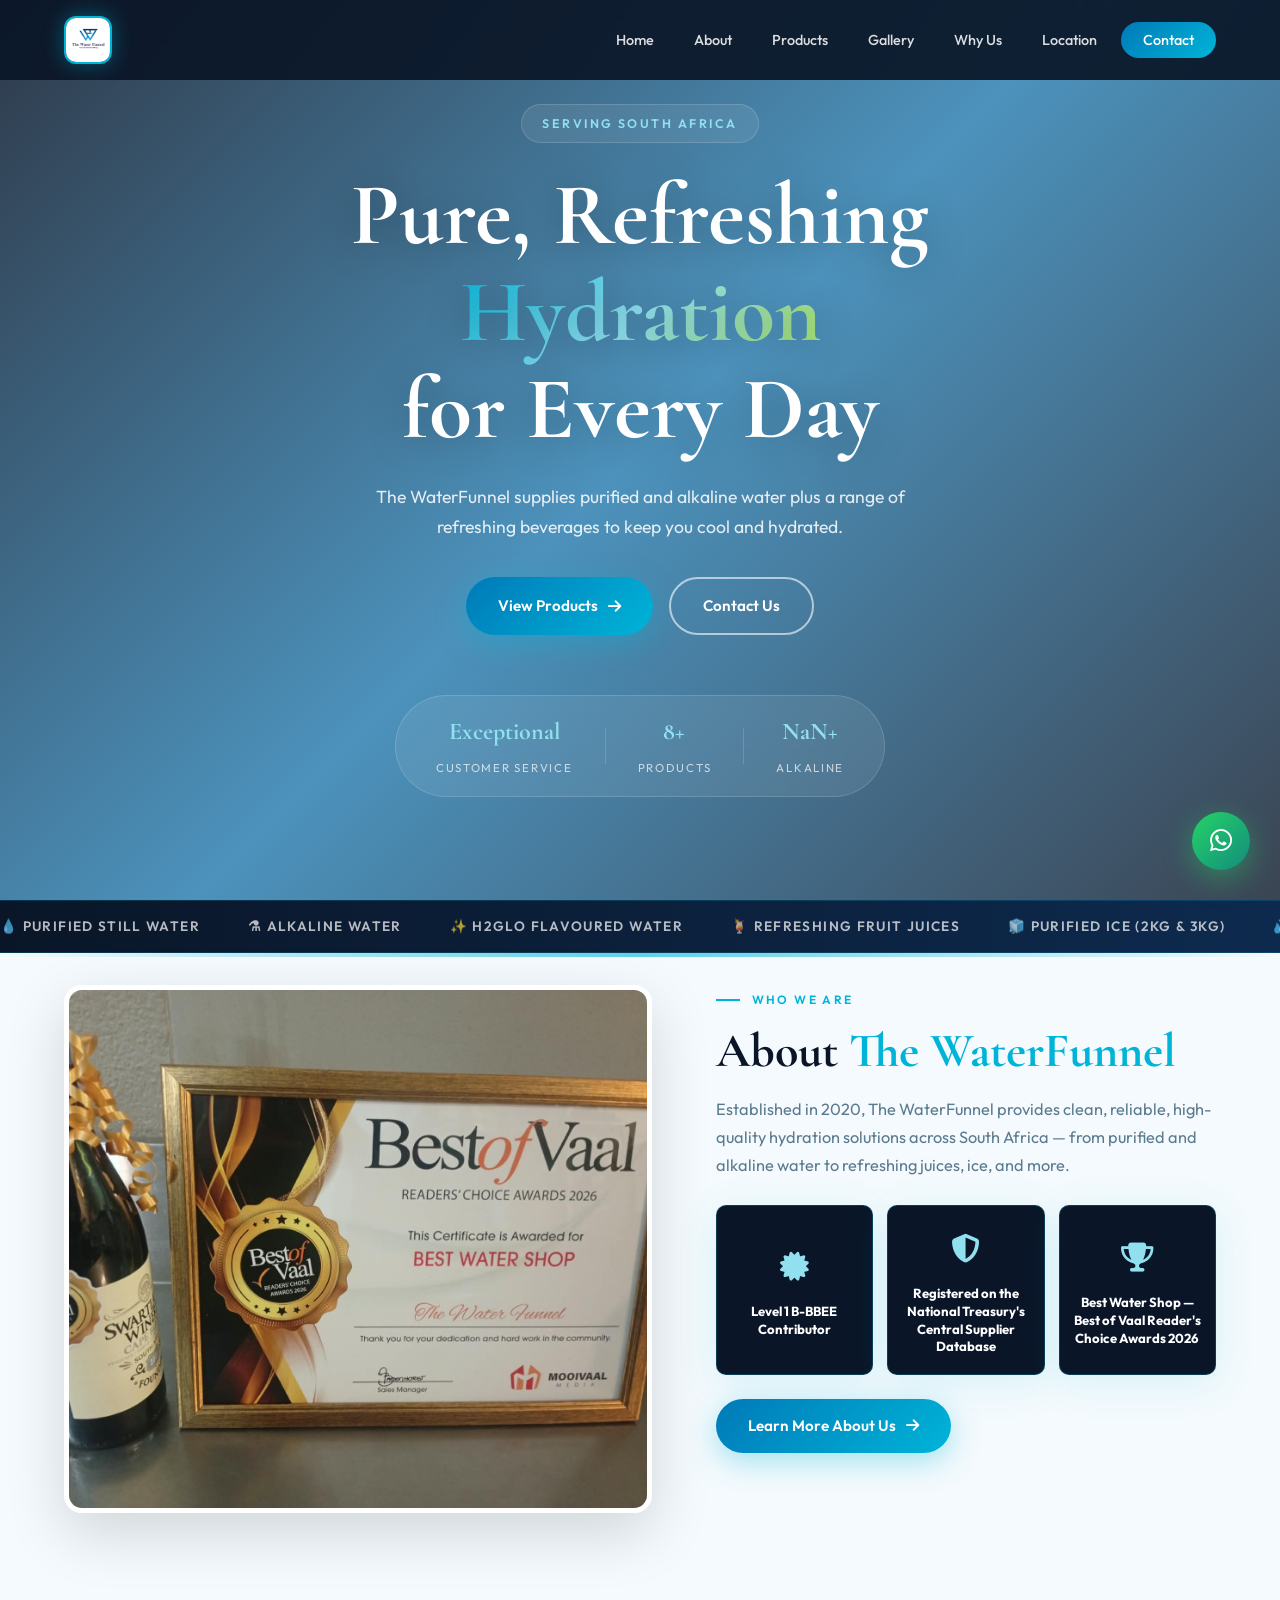
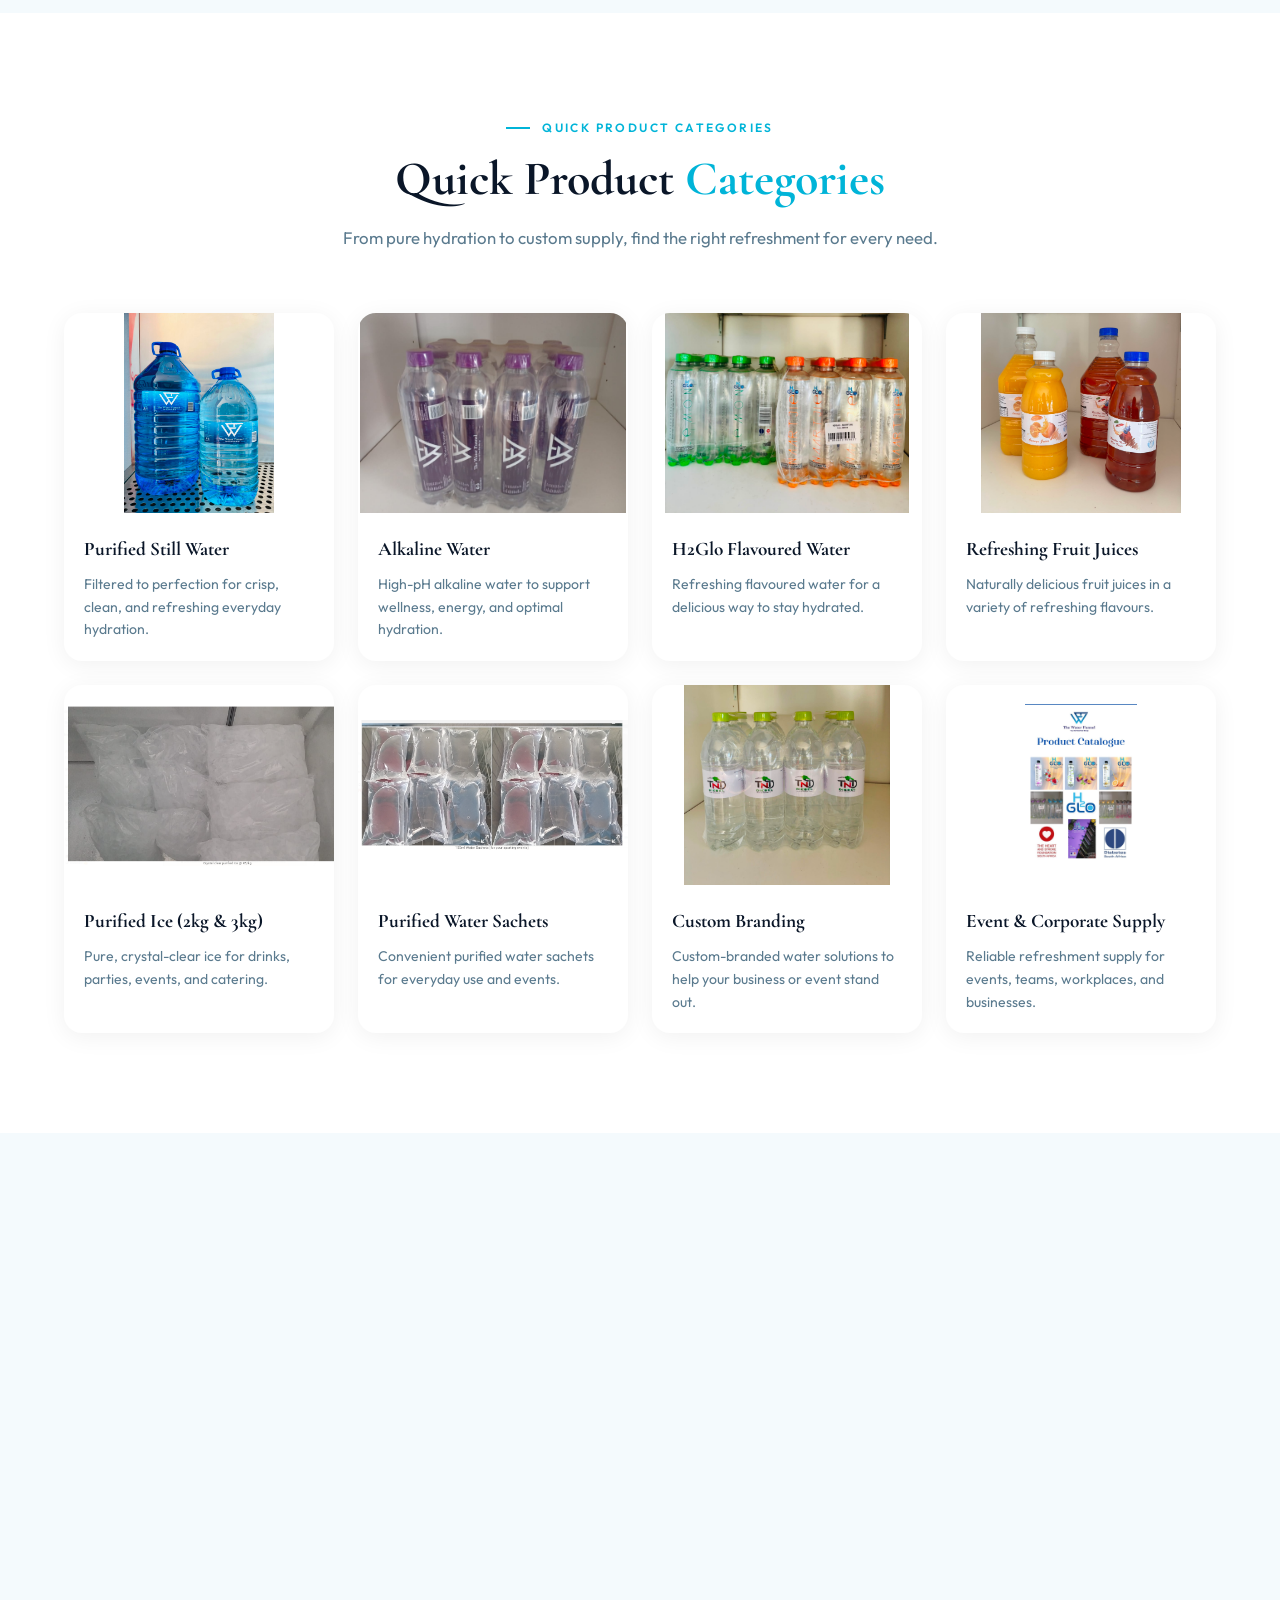
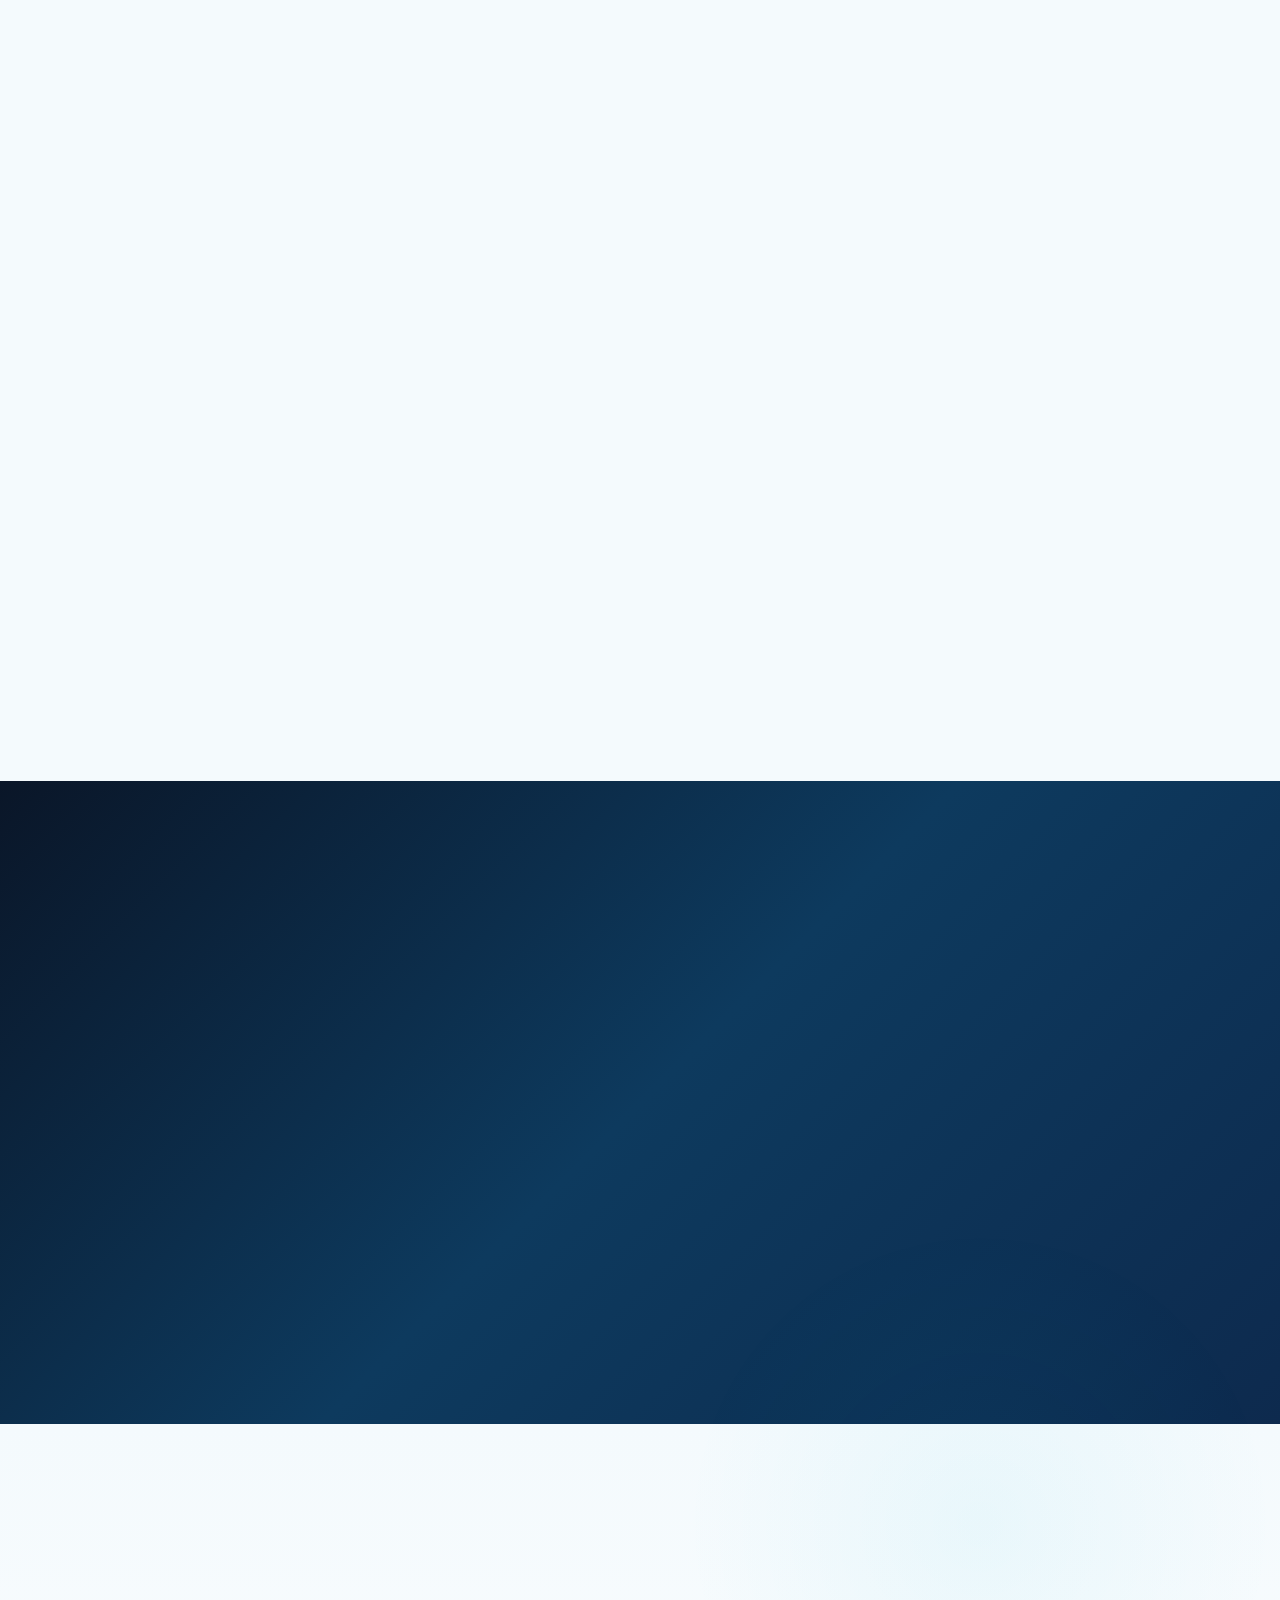
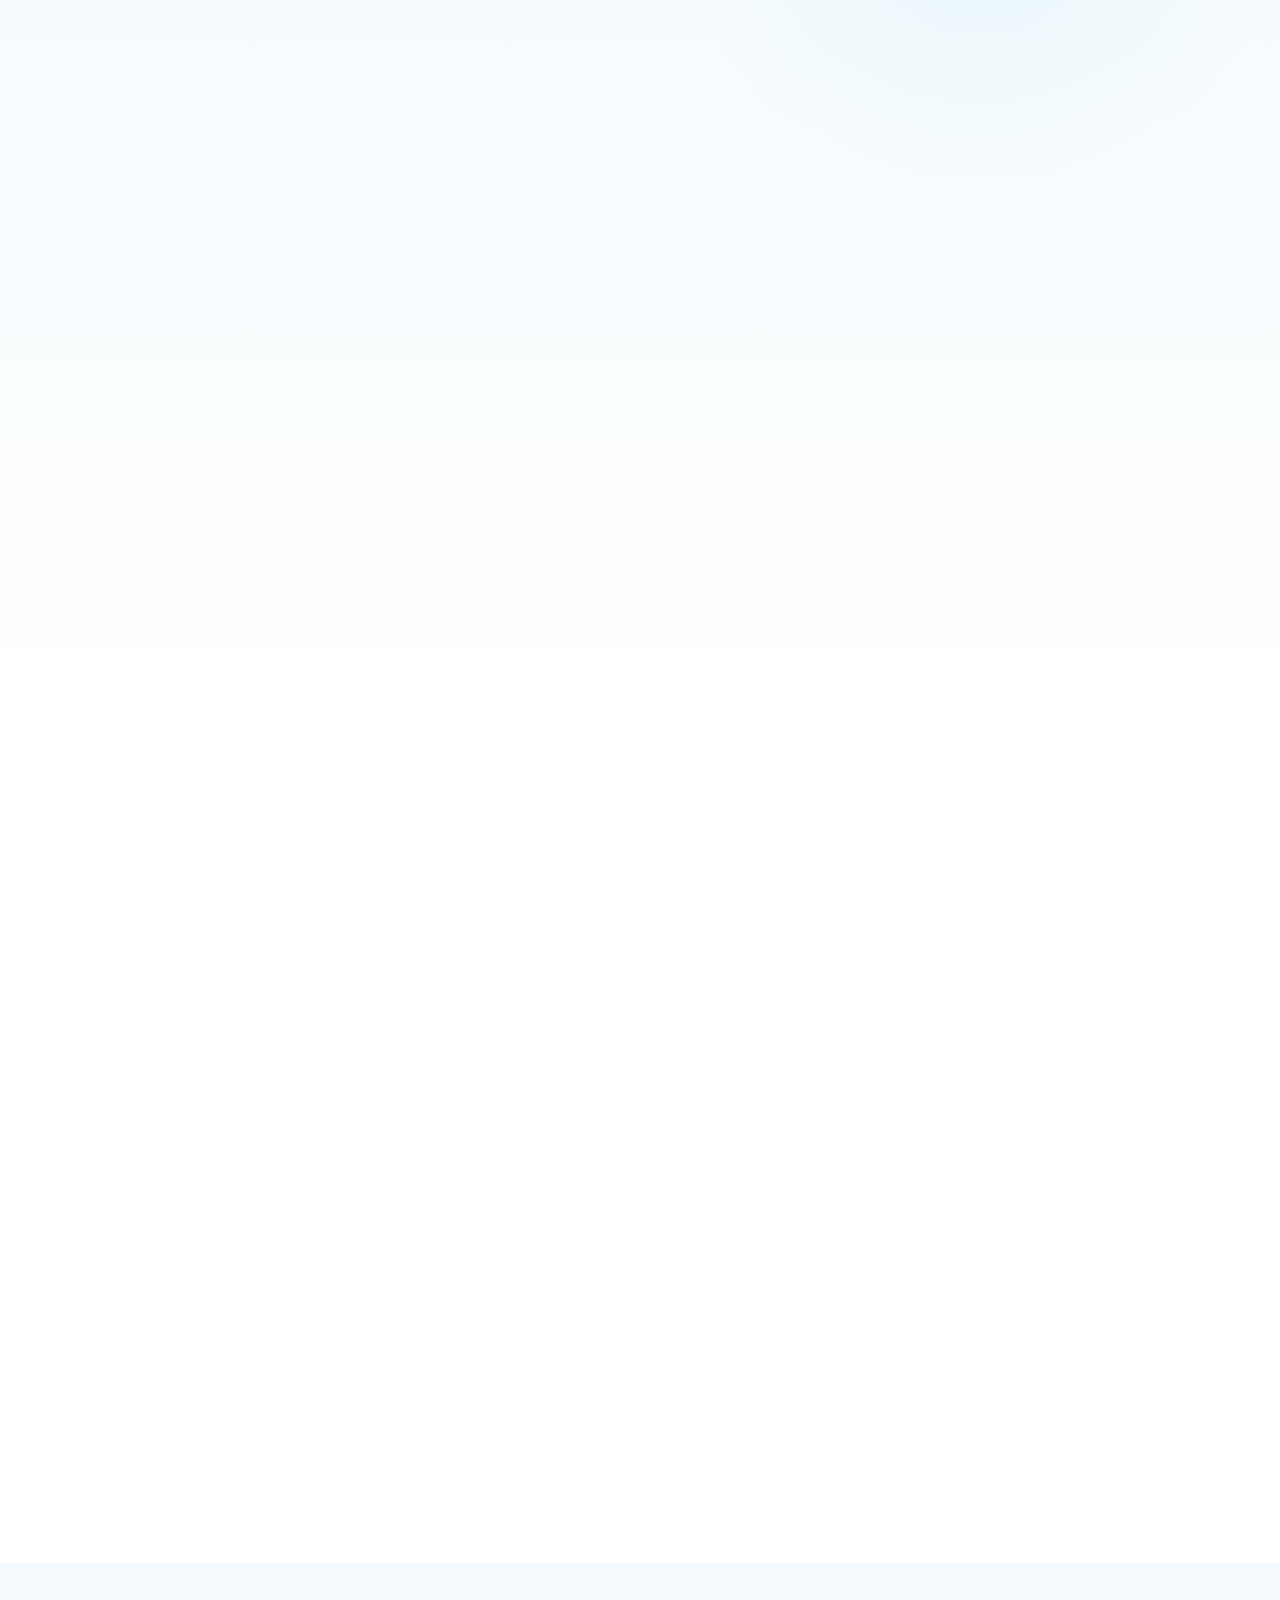
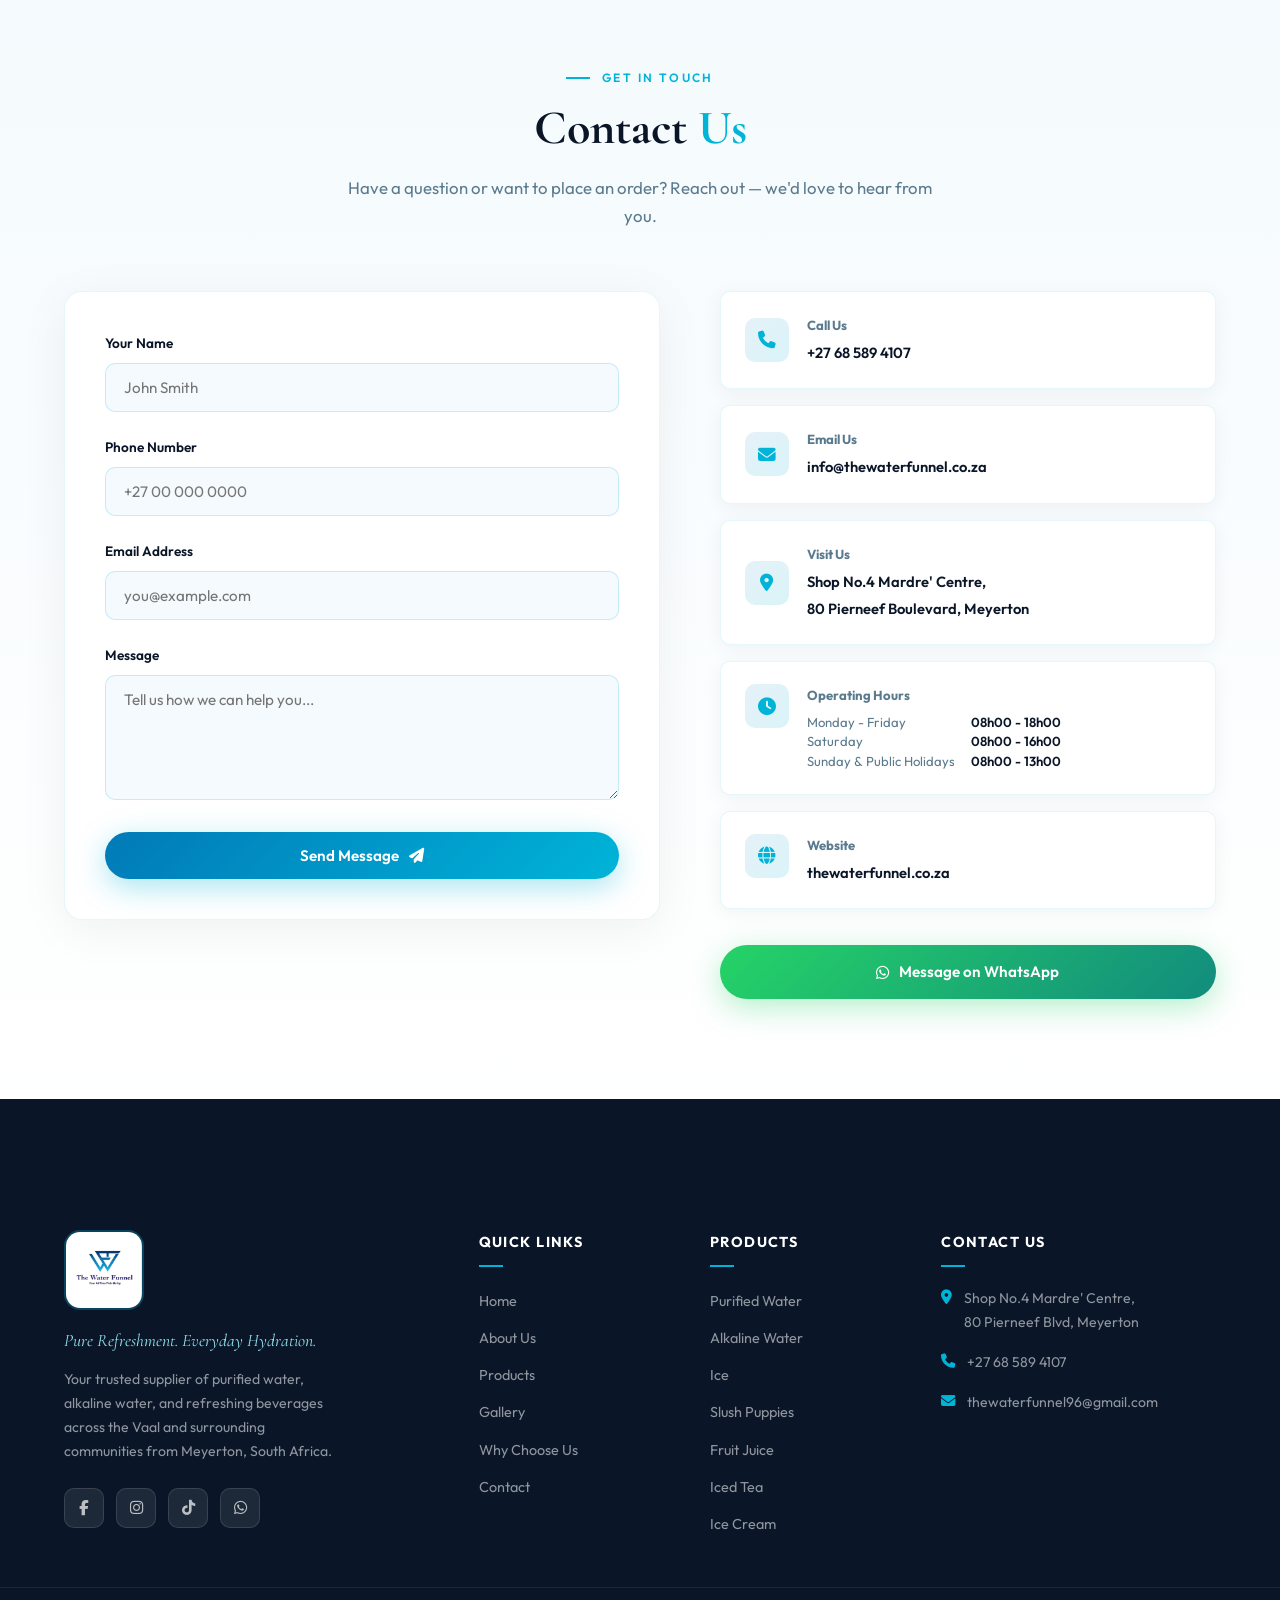
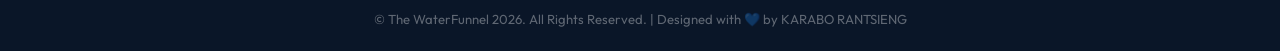
==== index.html @ 6f04157d "m" ====
<!DOCTYPE html>
<html lang="en">
<head>
  <meta charset="UTF-8" />
  <meta name="viewport" content="width=device-width, initial-scale=1.0" />
  <meta name="description" content="The WaterFunnel – Pure Refreshment. Everyday Hydration. Supplying purified and alkaline water plus refreshing beverages across the Vaal and surrounding areas from Meyerton, South Africa." />
  <meta name="keywords" content="water, purified water, alkaline water, beverages, slush puppies, ice, Meyerton, South Africa" />
  <title>The WaterFunnel | Pure Refreshment. Everyday Hydration.</title>
  <link rel="stylesheet" href="style.css" />
  <link rel="stylesheet" href="animations.css" />
  <link rel="preconnect" href="https://fonts.googleapis.com" />
  <link rel="preconnect" href="https://fonts.gstatic.com" crossorigin />
  <link href="https://fonts.googleapis.com/css2?family=Cormorant+Garamond:wght@300;400;600;700&family=Outfit:wght@300;400;500;600;700&display=swap" rel="stylesheet" />
  <link rel="stylesheet" href="https://cdnjs.cloudflare.com/ajax/libs/font-awesome/6.5.0/css/all.min.css" />
</head>
<body>

  <!-- ===== NAVIGATION ===== -->
  <nav class="navbar" id="navbar">
    <div class="nav-container">
      <a href="index.html#home" class="nav-logo">
        <img src="logo.jpg" alt="The WaterFunnel Logo" class="logo-img" />
        <span class="logo-text"></span>
      </a>
      <ul class="nav-links" id="navLinks">
          <li><a href="index.html#home" class="nav-link active">Home</a></li>
          <li><a href="about.html" class="nav-link">About</a></li>
          <li><a href="products.html" class="nav-link">Products</a></li>
            <li><a href="index.html#gallery" class="nav-link">Gallery</a></li>
            <li><a href="index.html#why-us" class="nav-link">Why Us</a></li>
          <li><a href="index.html#location" class="nav-link">Location</a></li>
          <li><a href="index.html#contact" class="nav-link contact-btn">Contact</a></li>
      </ul>
      <div class="hamburger" id="hamburger">
        <span></span><span></span><span></span>
      </div>
    </div>
  </nav>

  <!-- ===== HERO SECTION ===== -->
  <section class="hero" id="home">
    <div class="hero-video-wrap">
      <video autoplay muted loop playsinline class="hero-video" id="heroVideo">
        <source src="https://cdn.coverr.co/videos/coverr-pouring-water-into-a-glass-1580/mp4" type="video/mp4" />
      </video>
      <div class="hero-overlay"></div>
    </div>
    <div class="hero-particles" id="heroParticles"></div>
    <div class="hero-content">
      <div class="hero-badge reveal-up">Serving South Africa</div>
      <h1 class="hero-title reveal-up delay-1">
        Pure, Refreshing<br /><span class="gradient-text">Hydration</span><br />for Every Day
      </h1>
      <p class="hero-sub reveal-up delay-2">
        The WaterFunnel supplies purified and alkaline water plus a range of refreshing beverages to keep you cool and hydrated.
      </p>
      <div class="hero-buttons reveal-up delay-3">
        <a href="#products" class="btn btn-primary">
          <span>View Products</span>
          <i class="fas fa-arrow-right"></i>
        </a>
        <a href="#contact" class="btn btn-outline">
          <span>Contact Us</span>
        </a>
      </div>
      <div class="hero-stats reveal-up delay-4">
        <div class="stat"><span class="stat-num">Exceptional</span><span class="stat-label">Customer Service</span></div>
        <div class="stat-divider"></div>
        <div class="stat"><span class="stat-num">8+</span><span class="stat-label">Products</span></div>
        <div class="stat-divider"></div>
        <div class="stat"><span class="stat-num">pH9+</span><span class="stat-label">Alkaline</span></div>
      </div>
    </div>
  </section>
  <!-- ===== MARQUEE STRIP ===== -->
  <div class="marquee-strip">
    <div class="marquee-track">
      <span>💧 Purified Still Water</span>
      <span>⚗ Alkaline Water</span>
      <span>✨ H2Glo Flavoured Water</span>
      <span>🍹 Refreshing Fruit Juices</span>
      <span>🧊 Purified Ice (2kg &amp; 3kg)</span>
      <span>💦 Purified Water Sachets</span>
      <span>🏷 Custom Branding</span>
      <span>📦 Event &amp; Corporate Supply</span>
      <span>💧 Purified Still Water</span>
      <span>⚗ Alkaline Water</span>
      <span>✨ H2Glo Flavoured Water</span>
      <span>🍹 Refreshing Fruit Juices</span>
      <span>🧊 Purified Ice (2kg &amp; 3kg)</span>
      <span>💦 Purified Water Sachets</span>
      <span>🏷 Custom Branding</span>
      <span>📦 Event &amp; Corporate Supply</span>
    </div>
  </div>

  <!-- ===== ABOUT SECTION ===== -->
  <section class="about section-pad" id="about">
    <div class="container">
      <div class="about-grid">
        <div class="about-images reveal-left">
          <div class="about-img-secondary">
            <img src="award2.jpeg" alt="Award Recognition" />
          </div>
         
        </div>
        <div class="about-content reveal-right">
          <div class="section-label">Who We Are</div>
          <h2 class="section-title">About <span class="accent">The WaterFunnel</span></h2>
          <p class="about-desc">
            Established in 2020, The WaterFunnel provides clean, reliable, high-quality hydration solutions across South Africa — from purified and alkaline water to refreshing juices, ice, and more.
          </p>
          <div class="homepage-credentials">
            <article class="homepage-credential-card">
              <div class="homepage-credential-icon"><i class="fas fa-certificate"></i></div>
              <h3>Level 1 B-BBEE Contributor</h3>
            </article>
            <article class="homepage-credential-card">
              <div class="homepage-credential-icon"><i class="fas fa-shield-halved"></i></div>
              <h3>Registered on the National Treasury's Central Supplier Database</h3>
            </article>
            <article class="homepage-credential-card">
              <div class="homepage-credential-icon"><i class="fas fa-trophy"></i></div>
              <h3>Best Water Shop — Best of Vaal Reader's Choice Awards 2026</h3>
            </article>
          </div>
          <a href="about.html" class="btn btn-primary">Learn More About Us <i class="fas fa-arrow-right"></i></a>
        </div>
      </div>
    </div>
  </section>

  <!-- ===== PRODUCTS SECTION ===== -->
  <section class="products section-pad" id="products">
    <div class="container">
      <div class="section-header text-center reveal-up">
        <div class="section-label">Quick Product Categories</div>
        <h2 class="section-title">Quick Product <span class="accent">Categories</span></h2>
        <p class="section-sub">From pure hydration to custom supply, find the right refreshment for every need.</p>
      </div>
      <div class="products-grid">

        <div class="product-card reveal-up delay-1">
          <div class="product-img-wrap">
            <img src="Bottled Water.jpeg" alt="Purified Still Water" />
            <div class="product-overlay"><span>Crisp &amp; Clean</span></div>
          </div>
          <div class="product-info">
            <h3>Purified Still Water</h3>
            <p>Filtered to perfection for crisp, clean, and refreshing everyday hydration.</p>
          </div>
        </div>

        <div class="product-card reveal-up delay-2">
          <div class="product-img-wrap">
            <img src="alkaline.jpeg" alt="Alkaline Water" />
            <div class="product-overlay"><span>pH 9+</span></div>
          </div>
          <div class="product-info">
            <h3>Alkaline Water</h3>
            <p>High-pH alkaline water to support wellness, energy, and optimal hydration.</p>
          </div>
        </div>

        <div class="product-card reveal-up delay-3">
          <div class="product-img-wrap">
            <img src="H2Glo.jpeg" alt="H2Glo Flavoured Water" />
            <div class="product-overlay"><span>Flavoured &amp; Refreshing</span></div>
          </div>
          <div class="product-info">
            <h3>H2Glo Flavoured Water</h3>
            <p>Refreshing flavoured water for a delicious way to stay hydrated.</p>
          </div>
        </div>

        <div class="product-card reveal-up delay-1">
          <div class="product-img-wrap">
            <img src="juice.jpeg" alt="Refreshing Fruit Juices" />
            <div class="product-overlay"><span>100% Natural</span></div>
          </div>
          <div class="product-info">
            <h3>Refreshing Fruit Juices</h3>
            <p>Naturally delicious fruit juices in a variety of refreshing flavours.</p>
          </div>
        </div>

        <div class="product-card reveal-up delay-2">
          <div class="product-img-wrap">
            <img src="ice.png" alt="Purified Ice (2kg and 3kg)" />
            <div class="product-overlay"><span>Always Fresh</span></div>
          </div>
          <div class="product-info">
            <h3>Purified Ice (2kg &amp; 3kg)</h3>
            <p>Pure, crystal-clear ice for drinks, parties, events, and catering.</p>
          </div>
        </div>

        <div class="product-card reveal-up delay-3">
          <div class="product-img-wrap">
            <img src="water sarchet.png" alt="Purified Water Sachets" />
            <div class="product-overlay"><span>Pure &amp; Convenient</span></div>
          </div>
          <div class="product-info">
            <h3>Purified Water Sachets</h3>
            <p>Convenient purified water sachets for everyday use and events.</p>
          </div>
        </div>

        <div class="product-card reveal-up delay-1">
          <div class="product-img-wrap">
            <img src="branding.jpeg" alt="Custom Branding" />
            <div class="product-overlay"><span>Made for You</span></div>
          </div>
          <div class="product-info">
            <h3>Custom Branding</h3>
            <p>Custom-branded water solutions to help your business or event stand out.</p>
          </div>
        </div>

        <div class="product-card reveal-up delay-2">
          <div class="product-img-wrap">
            <img src="catalogue1.jpg" alt="Event and Corporate Supply" />
            <div class="product-overlay"><span>Reliable Supply</span></div>
          </div>
          <div class="product-info">
            <h3>Event &amp; Corporate Supply</h3>
            <p>Reliable refreshment supply for events, teams, workplaces, and businesses.</p>
          </div>
        </div>

      </div>
    </div>
  </section>

  <!-- ===== GALLERY SECTION ===== -->
  <section class="gallery section-pad" id="gallery">
    <div class="container">
      <div class="section-header text-center reveal-up">
        <div class="section-label">Visual Showcase</div>
        <h2 class="section-title">Our <span class="accent">Catalogue</span></h2>
        <p class="section-sub">A glimpse into the refreshing world of The WaterFunnel.</p>
      </div>
      <div class="gallery-grid">
        <div class="gallery-item gallery-tall reveal-up delay-1" data-index="0">
          <img src="water.jpg" alt="Water bottles" />
          <div class="gallery-overlay"><i class="fas fa-expand"></i></div>
        </div>
        <div class="gallery-item gallery-tall reveal-up delay-2" data-index="1">
          <img src="catalogue2.jpg" alt="Slush drinks & Ice Cream" />
          <div class="gallery-overlay"><i class="fas fa-expand"></i></div>
        </div>
        <div class="gallery-item gallery-tall reveal-up delay-1" data-index="3">
          <img src="juices.jpg" alt="Fruit juice" />
          <div class="gallery-overlay"><i class="fas fa-expand"></i></div>
        </div>
        <div class="gallery-item gallery-tall reveal-up delay-1" data-index="3">
          <img src="catalogue1.jpg" alt="Fruit juice" />
          <div class="gallery-overlay"><i class="fas fa-expand"></i></div>
        </div>
         <div class="gallery-item gallery-tall reveal-up delay-1" data-index="3">
          <img src="2.jpg" alt="Fruit juice" />
          <div class="gallery-overlay"><i class="fas fa-expand"></i></div>
        </div>
         <div class="gallery-item gallery-tall reveal-up delay-1" data-index="3">
          <img src="3.jpg" alt="Fruit juice" />
          <div class="gallery-overlay"><i class="fas fa-expand"></i></div>
        </div>
         <div class="gallery-item gallery-tall reveal-up delay-1" data-index="3">
          <img src="catalogue2.jpg" alt="Fruit juice" />
          <div class="gallery-overlay"><i class="fas fa-expand"></i></div>
        </div>
         <div class="gallery-item gallery-tall reveal-up delay-1" data-index="3">
          <img src="water.jpg" alt="Fruit juice" />
          <div class="gallery-overlay"><i class="fas fa-expand"></i></div>
        </div>
      </div>
    </div>
    <!-- Lightbox -->
    <div class="lightbox" id="lightbox">
      <div class="lightbox-backdrop"></div>
      <button class="lightbox-close" id="lightboxClose"><i class="fas fa-times"></i></button>
      <button class="lightbox-prev" id="lightboxPrev"><i class="fas fa-chevron-left"></i></button>
      <div class="lightbox-img-wrap">
        <img src="" alt="" id="lightboxImg" />
      </div>
      <button class="lightbox-next" id="lightboxNext"><i class="fas fa-chevron-right"></i></button>
    </div>
  </section>

  <!-- ===== TRUST BAR SECTION =====
       Temporary replacement for the video section. Swap this section back
       to the video block later without changing the surrounding sections. -->
  <section class="trust-section section-pad" id="trust">
    <div class="container">
      <div class="section-header text-center reveal-up">
        <div class="section-label">Trusted for Quality</div>
        <h2 class="section-title trust-title">Why Customers Choose <span class="accent">The Water Funnel</span></h2>
        <p class="section-sub trust-sub">Award-winning quality, backed by real results.</p>
      </div>
      <div class="trust-grid reveal-up delay-2">
        <article class="trust-card trust-award">
          <img class="trust-award-badge" src="badge.jpg" alt="Best of Vaal Readers' Choice Awards 2026 gold badge" />
          <div class="trust-card-copy">
            <div class="trust-icon"><i class="fas fa-trophy"></i></div>
            <div>
              <h3>Best Water Shop 2026</h3>
              <p>Best of Vaal Readers' Choice Awards</p>
            </div>
          </div>
        </article>
        <article class="trust-card">
          <div class="trust-icon"><i class="fas fa-calendar-check"></i></div>
          <strong class="trust-number">6+</strong>
          <p>Years Serving Customers</p>
        </article>
        <article class="trust-card">
          <div class="trust-icon"><i class="fas fa-droplet"></i></div>
          <strong class="trust-number">1000+</strong>
          <p>Litres Purified Daily</p>
        </article>
        <article class="trust-card">
          <div class="trust-icon"><i class="fas fa-layer-group"></i></div>
          <strong class="trust-number">10+</strong>
          <p>Categories of Products Available</p>
        </article>
        <article class="trust-card">
          <div class="trust-icon"><i class="fas fa-shield-heart"></i></div>
          <strong class="trust-number">100%</strong>
          <p>Purified &amp; Tested</p>
        </article>
      </div>
    </div>
    <!-- Video modal retained as a swap-back hook for the future video section. -->
    <div class="video-modal" id="videoModal">
      <div class="video-modal-backdrop"></div>
      <div class="video-modal-content">
        <button class="video-modal-close" id="videoModalClose"><i class="fas fa-times"></i></button>
        <iframe id="videoIframe" src="" frameborder="0" allow="autoplay; fullscreen" allowfullscreen></iframe>
      </div>
    </div>
  </section>

  <!-- ===== WHY CHOOSE US ===== -->
  <section class="why-us section-pad" id="why-us">
    <div class="container">
      <div class="section-header text-center reveal-up">
        <div class="section-label">Our Promise</div>
        <h2 class="section-title">Why Choose <span class="accent">The WaterFunnel</span></h2>
      </div>
      <div class="why-grid">
        <div class="why-card reveal-up delay-1">
          <div class="why-icon">💧</div>
          <h3>Best Water Shop (Best of Vaal Reader's Choice Award)</h3>
          <p>Recognised for serving our community with trusted water and refreshing products.</p>
        </div>
        <div class="why-card reveal-up delay-2">
          <div class="why-icon">🧊</div>
          <h3>Premium purification process</h3>
          <p>Our purification process delivers clean, safe, and refreshing water.</p>
        </div>
        <div class="why-card reveal-up delay-3">
          <div class="why-icon">🥤</div>
          <h3>Consistent quality</h3>
          <p>Every product is prepared and supplied to the same high standard.</p>
        </div>
        <div class="why-card reveal-up delay-1">
          <div class="why-icon">🏪</div>
          <h3>Exceptional customer service</h3>
          <p>Friendly, helpful service for every customer and every order.</p>
        </div>
        <div class="why-card reveal-up delay-2">
          <div class="why-icon">😊</div>
          <h3>Custom branding for events &amp; businesses</h3>
          <p>Stand out with tailored branding for events, teams, and businesses.</p>
        </div>
        <div class="why-card reveal-up delay-3">
          <div class="why-icon">✅</div>
          <h3>Delivery &amp; collection options</h3>
          <p>Choose the collection or delivery option that works best for you.</p>
        </div>
      </div>
    </div>
  </section>

  <!-- ===== LOCATION SECTION ===== -->
  <section class="location section-pad" id="location">
    <div class="container">
      <div class="location-grid">
        <div class="location-info reveal-left">
          <div class="section-label">Find Us</div>
          <h2 class="section-title">Our <span class="accent">Location</span></h2>
          <p>Visit our shop in Meyerton — we'd love to welcome customers from across the Vaal and surrounding communities!</p>
          <div class="location-details">
            <div class="location-item">
              <div class="loc-icon"><i class="fas fa-location-dot"></i></div>
              <div>
                <strong>Shop Address</strong>
                <p>Shop No.4 Mardre' Centre,<br/>80 Pierneef Boulevard,<br/>Meyerton, South Africa</p>
              </div>
            </div>
            <div class="location-item">
              <div class="loc-icon"><i class="fas fa-phone"></i></div>
              <div>
                <strong>Phone</strong>
                <p><a href="tel:+27685894107">+27 68 589 4107</a></p>
              </div>
            </div>
            <div class="location-item">
              <div class="loc-icon"><i class="fas fa-envelope"></i></div>
              <div>
                <strong>Email</strong>
                <p><a href="mailto:info@thewaterfunnel.co.za">info@thewaterfunnel.co.za</a></p>
              </div>
            </div>
          </div>
          <a href="https://wa.me/27685894107" target="_blank" class="btn btn-whatsapp">
            <i class="fab fa-whatsapp"></i> Chat on WhatsApp
          </a>
        </div>
        <div class="location-map reveal-right">
          <iframe
            src="https://www.google.com/maps?q=80+Pierneef+Boulevard,+Meyerton,+Gauteng,+South+Africa&amp;output=embed"
            width="100%"
            height="420"
            style="border:0;"
            allowfullscreen=""
            loading="lazy"
            referrerpolicy="no-referrer-when-downgrade"
            title="The WaterFunnel Location">
          </iframe>
        </div>
      </div>
    </div>
  </section>

  <!-- ===== CONTACT SECTION ===== -->
  <section class="contact section-pad" id="contact">
    <div class="container">
      <div class="section-header text-center reveal-up">
        <div class="section-label">Get In Touch</div>
        <h2 class="section-title">Contact <span class="accent">Us</span></h2>
        <p class="section-sub">Have a question or want to place an order? Reach out — we'd love to hear from you.</p>
      </div>
      <div class="contact-grid">
        <div class="contact-form-wrap reveal-left">
          <form class="contact-form" id="contactForm">
            <div class="form-group">
              <label for="name">Your Name</label>
              <input type="text" id="name" name="name" placeholder="John Smith" required />
            </div>
            <div class="form-group">
              <label for="phone">Phone Number</label>
              <input type="tel" id="phone" name="phone" placeholder="+27 00 000 0000" />
            </div>
            <div class="form-group">
              <label for="email">Email Address</label>
              <input type="email" id="email" name="email" placeholder="you@example.com" autocomplete="email" required />
            </div>
            <div class="form-group">
              <label for="message">Message</label>
              <textarea id="message" name="message" rows="5" placeholder="Tell us how we can help you..." required></textarea>
            </div>
            <button type="submit" class="btn btn-primary btn-full">
              Send Message <i class="fas fa-paper-plane"></i>
            </button>
            <div class="form-success" id="formSuccess">
              <i class="fas fa-check-circle"></i> Thank you! We'll be in touch soon.
            </div>
          </form>
        </div>
        <div class="contact-sidebar reveal-right">
          <div class="contact-card">
            <i class="fas fa-phone"></i>
            <div>
              <strong>Call Us</strong>
              <a href="tel:+27685894107">+27 68 589 4107</a>
            </div>
          </div>
          <div class="contact-card">
            <i class="fas fa-envelope"></i>
            <div>
              <strong>Email Us</strong>
              <a href="mailto:info@thewaterfunnel.co.za">info@thewaterfunnel.co.za</a>
            </div>
          </div>
          <div class="contact-card">
            <i class="fas fa-location-dot"></i>
            <div>
              <strong>Visit Us</strong>
              <span>Shop No.4 Mardre' Centre,<br/>80 Pierneef Boulevard, Meyerton</span>
            </div>
          </div>
          <div class="contact-card contact-hours-card">
            <i class="fas fa-clock"></i>
            <div>
              <strong>Operating Hours</strong>
              <dl class="operating-hours">
                <div><dt>Monday - Friday</dt><dd>08h00 - 18h00</dd></div>
                <div><dt>Saturday</dt><dd>08h00 - 16h00</dd></div>
                <div><dt>Sunday &amp; Public Holidays</dt><dd>08h00 - 13h00</dd></div>
              </dl>
            </div>
          </div>
          <div class="contact-card contact-website-card">
            <i class="fas fa-globe"></i>
            <div>
              <strong>Website</strong>
              <a href="https://thewaterfunnel.co.za">thewaterfunnel.co.za</a>
            </div>
          </div>
          <a href="https://wa.me/27685894107" target="_blank" class="btn btn-whatsapp btn-full">
            <i class="fab fa-whatsapp"></i> Message on WhatsApp
          </a>
        </div>
      </div>
    </div>
  </section>

  <!-- ===== FOOTER ===== -->
  <footer class="footer">
    <div class="footer-wave">
      <svg viewBox="0 0 1440 60" fill="none" xmlns="http://www.w3.org/2000/svg">
        <path d="M0 30 Q360 60 720 30 Q1080 0 1440 30 L1440 60 L0 60Z" fill="#0a1628"/>
      </svg>
    </div>
    <div class="footer-main">
      <div class="container">
        <div class="footer-grid">
          <div class="footer-brand">
            <img src="logo.jpg" alt="The WaterFunnel" class="footer-logo" />
            <p class="footer-tagline">Pure Refreshment. Everyday Hydration.</p>
            <p class="footer-desc">Your trusted supplier of purified water, alkaline water, and refreshing beverages across the Vaal and surrounding communities from Meyerton, South Africa.</p>
            <div class="social-links">
              <a href="https://www.facebook.com/thewaterfunnel/" aria-label="Facebook"><i class="fab fa-facebook-f"></i></a>
              <a href="https://www.instagram.com/thewaterfunnel/" aria-label="Instagram"><i class="fab fa-instagram"></i></a>
              <a href="https://www.tiktok.com/@thewaterfunnel" aria-label="TikTok"><i class="fab fa-tiktok"></i></a>
              <a href="https://wa.me/27685894107" aria-label="WhatsApp"><i class="fab fa-whatsapp"></i></a>
            </div>
          </div>
          <div class="footer-links-col">
            <h4>Quick Links</h4>
            <ul>
              <li><a href="index.html#home">Home</a></li>
              <li><a href="about.html">About Us</a></li>
              <li><a href="products.html">Products</a></li>
              <li><a href="index.html#gallery">Gallery</a></li>
              <li><a href="index.html#why-us">Why Choose Us</a></li>
              <li><a href="index.html#contact">Contact</a></li>
            </ul>
          </div>
          <div class="footer-links-col">
            <h4>Products</h4>
            <ul>
              <li><a href="products.html">Purified Water</a></li>
              <li><a href="products.html">Alkaline Water</a></li>
              <li><a href="products.html">Ice</a></li>
              <li><a href="products.html">Slush Puppies</a></li>
              <li><a href="products.html">Fruit Juice</a></li>
              <li><a href="products.html">Iced Tea</a></li>
              <li><a href="products.html">Ice Cream</a></li>
            </ul>
          </div>
          <div class="footer-contact-col">
            <h4>Contact Us</h4>
            <ul class="footer-contact-list">
              <li><i class="fas fa-location-dot"></i><span>Shop No.4 Mardre' Centre,<br/>80 Pierneef Blvd, Meyerton</span></li>
              <li><i class="fas fa-phone"></i><a href="tel:+27685894107">+27 68 589 4107</a></li>
              <li><i class="fas fa-envelope"></i><a href="mailto:thewaterfunnel96@gmail.com">thewaterfunnel96@gmail.com</a></li>
            </ul>
          </div>
        </div>
      </div>
    </div>
    <div class="footer-bottom">
      <div class="container">
        <p>© The WaterFunnel 2026. All Rights Reserved. | Designed with 💙 by KARABO RANTSIENG</p>
      </div>
    </div>
  </footer>

  <!-- ===== WHATSAPP FLOAT BUTTON ===== -->
  <a href="https://wa.me/27685894107" class="wa-float" target="_blank" aria-label="WhatsApp">
    <i class="fab fa-whatsapp"></i>
    <span class="wa-tooltip">Chat with us!</span>
  </a>

  <!-- ===== BACK TO TOP ===== -->
  <button class="back-to-top" id="backToTop" aria-label="Back to top">
    <i class="fas fa-chevron-up"></i>
  </button>

  <script src="main.js"></script>
</body>
</html>
---- style.css ----
/* ========================================
   THE WATERFUNNEL — MAIN STYLES
   ======================================== */

:root {
  --deep-blue: #0a1628;
  --mid-blue: #0d2a4e;
  --aqua: #00b4d8;
  --aqua-light: #90e0ef;
  --cyan-soft: #caf0f8;
  --lime: #a8e063;
  --white: #ffffff;
  --off-white: #f4fafd;
  --text-dark: #0d1b2a;
  --text-muted: #5a7a8e;
  --glass-bg: rgba(255, 255, 255, 0.08);
  --glass-border: rgba(255, 255, 255, 0.15);
  --card-shadow: 0 8px 40px rgba(0, 180, 216, 0.12);
  --font-display: 'Cormorant Garamond', serif;
  --font-body: 'Outfit', sans-serif;
  --transition: 0.35s cubic-bezier(0.4, 0, 0.2, 1);
  --radius: 18px;
  --radius-sm: 10px;
}

*, *::before, *::after { box-sizing: border-box; margin: 0; padding: 0; }

html { scroll-behavior: smooth; font-size: 16px; }

body {
  font-family: var(--font-body);
  background: var(--white);
  color: var(--text-dark);
  line-height: 1.7;
}

img { display: block; width: 100%; height: auto; object-fit: contain; }

a { text-decoration: none; color: inherit; }

ul { list-style: none; }

.container {
  max-width: 1200px;
  margin: 0 auto;
  padding: 0 24px;
}

.section-pad { padding: 100px 0; }

.about-page-hero {
  min-height: 430px;
  display: flex;
  align-items: center;
  background: linear-gradient(135deg, var(--deep-blue), var(--mid-blue) 58%, #146c83);
  color: var(--white);
  text-align: center;
}
.about-page-hero-content { padding-top: 80px; padding-bottom: 72px; }
.about-page-hero .section-label { color: var(--aqua-light); }
.about-page-hero .section-label::before { background: var(--aqua-light); }
.about-page-title {
  font-family: var(--font-display);
  font-size: clamp(2.8rem, 7vw, 5.5rem);
  line-height: 1.05;
  margin-bottom: 20px;
}
.about-page-subtitle { max-width: 620px; margin: 0 auto; font-size: 1.15rem; color: var(--cyan-soft); }
.about-content-narrow { max-width: 850px; }
.about-page-copy { color: var(--text-muted); margin-bottom: 20px; }
.about-story { background: var(--off-white); }
.credentials-section { background: var(--deep-blue); }
.credentials-section .section-title { color: var(--white); }
.credentials-section .section-label { color: var(--aqua-light); }
.credentials-section .section-label::before { background: var(--aqua-light); }
.credentials-grid { display: grid; grid-template-columns: repeat(3, 1fr); gap: 24px; }
.credential-card {
  min-height: 220px;
  display: flex;
  flex-direction: column;
  align-items: center;
  justify-content: center;
  padding: 30px 24px;
  background: rgba(255, 255, 255, 0.08);
  border: 1px solid rgba(144, 224, 239, 0.25);
  border-radius: var(--radius-sm);
  text-align: center;
}
.credential-icon { color: var(--aqua-light); font-size: 2.5rem; margin-bottom: 20px; }
.credential-card h3 { color: var(--white); font-size: 1.05rem; line-height: 1.4; }
.principles-section { background: var(--white); }
.principles-grid { display: grid; grid-template-columns: repeat(2, 1fr); gap: 32px; }
.principle-card { padding: 42px; border-left: 4px solid var(--aqua); background: var(--off-white); }
.values-section { background: var(--off-white); }
.values-grid { display: grid; grid-template-columns: repeat(3, 1fr); gap: 24px; }
.value-card {
  padding: 32px 26px;
  background: var(--white);
  border-top: 3px solid var(--aqua);
  border-radius: var(--radius-sm);
  box-shadow: var(--card-shadow);
}
.value-icon { color: var(--aqua); font-size: 1.8rem; margin-bottom: 18px; }
.value-card h3 { color: var(--deep-blue); font-size: 1.15rem; line-height: 1.35; margin-bottom: 12px; }
.value-card p { color: var(--text-muted); font-size: 0.95rem; line-height: 1.65; }
.promise-section { background: var(--white); }
.promise-callout { max-width: 860px; margin: 0 auto; padding: 52px 60px; background: var(--cyan-soft); border-left: 6px solid var(--aqua); border-radius: var(--radius-sm); }
.promise-callout .about-page-copy { max-width: 700px; margin-bottom: 0; font-size: 1.1rem; }
.awards-section { background: var(--off-white); }
.awards-grid { display: grid; grid-template-columns: 1fr 1fr; align-items: center; gap: 64px; }
.awards-image { max-width: 520px; justify-self: center; padding: 14px; background: var(--white); box-shadow: var(--card-shadow); }
.awards-image img { max-height: 420px; object-fit: contain; }
.about-cta-section { background: var(--deep-blue); }
.about-cta-content { text-align: center; }
.about-cta-content .section-title { color: var(--white); margin-bottom: 30px; }
.about-cta-actions { display: flex; justify-content: center; align-items: center; flex-wrap: wrap; gap: 16px; }
.about-cta-actions .btn-whatsapp { margin-top: 0; }

.products-page-hero { min-height: 430px; display: flex; align-items: center; background: linear-gradient(135deg, var(--deep-blue), var(--mid-blue) 58%, #146c83); color: var(--white); text-align: center; }
.products-page-hero-content { padding-top: 80px; padding-bottom: 72px; }
.products-page-hero .section-label { color: var(--aqua-light); }
.products-page-hero .section-label::before { background: var(--aqua-light); }
.products-page-title { font-family: var(--font-display); font-size: clamp(2.8rem, 7vw, 5.5rem); line-height: 1.05; margin-bottom: 20px; }
.products-page-subtitle { max-width: 620px; margin: 0 auto; font-size: 1.15rem; color: var(--cyan-soft); }
.catalogue-tabs { position: sticky; top: 72px; z-index: 10; background: rgba(10,22,40,0.96); border-bottom: 1px solid rgba(0,180,216,0.2); }
.catalogue-tabs-list { display: flex; justify-content: center; flex-wrap: wrap; gap: 8px; padding-top: 12px; padding-bottom: 12px; }
.catalogue-tabs a { padding: 8px 16px; border: 1px solid rgba(144,224,239,0.25); border-radius: 50px; color: rgba(255,255,255,0.8); font-size: 0.85rem; transition: var(--transition); }
.catalogue-tabs a:hover { color: var(--white); background: rgba(0,180,216,0.2); border-color: var(--aqua); }
.catalogue-section { background: var(--white); scroll-margin-top: 130px; }
.catalogue-section-alt { background: var(--off-white); }
.catalogue-grid { display: grid; grid-template-columns: repeat(3, minmax(0, 1fr)); gap: 24px; }
.catalogue-grid-small { grid-template-columns: repeat(2, minmax(0, 1fr)); max-width: 800px; }
.catalogue-card, .branding-catalogue-card { min-width: 0; overflow: hidden; background: var(--white); border: 1px solid rgba(0,180,216,0.1); border-radius: var(--radius); box-shadow: 0 4px 24px rgba(0,0,0,0.06); }
.catalogue-card > img, .branding-catalogue-card > img { width: 100%; height: 190px; object-fit: contain; background: var(--off-white); }
.catalogue-card-body { padding: 24px; }
.catalogue-card h3 { font-family: var(--font-display); font-size: 1.35rem; line-height: 1.2; color: var(--deep-blue); margin-bottom: 10px; }
.catalogue-card p, .branding-catalogue-card p { color: var(--text-muted); font-size: 0.92rem; line-height: 1.6; margin-bottom: 16px; }
.chip-list { display: flex; flex-wrap: wrap; gap: 7px; }
.chip-list span { display: inline-flex; align-items: center; max-width: 100%; padding: 5px 10px; border-radius: 50px; background: rgba(0,180,216,0.1); color: var(--mid-blue); font-size: 0.75rem; line-height: 1.2; }
.branding-catalogue-card { display: grid; grid-template-columns: minmax(240px, 0.8fr) 1.2fr; align-items: center; max-width: 1000px; margin: 0 auto; }
.branding-catalogue-card > img { height: 100%; min-height: 300px; }
.use-case-grid { display: grid; grid-template-columns: repeat(2, minmax(0, 1fr)); gap: 10px 18px; }
.use-case-grid span { display: flex; align-items: center; gap: 9px; color: var(--text-muted); font-size: 0.88rem; }
.use-case-grid i { width: 18px; color: var(--aqua); text-align: center; }
.products-cta-section { background: var(--deep-blue); }
.products-cta-content { text-align: center; }
.products-cta-content .section-title { color: var(--white); margin-bottom: 12px; }
.products-cta-content > p { color: var(--cyan-soft); margin-bottom: 28px; }
.products-cta-actions { display: flex; justify-content: center; align-items: center; flex-wrap: wrap; gap: 16px; }
.products-cta-actions .btn-whatsapp { margin-top: 0; }

.text-center { text-align: center; }

.section-label {
  display: inline-block;
  font-size: 0.75rem;
  font-weight: 600;
  letter-spacing: 0.2em;
  text-transform: uppercase;
  color: var(--aqua);
  margin-bottom: 12px;
  position: relative;
  padding-left: 36px;
}
.section-label::before {
  content: '';
  position: absolute;
  left: 0; top: 50%;
  transform: translateY(-50%);
  width: 24px; height: 2px;
  background: var(--aqua);
}

.section-title {
  font-family: var(--font-display);
  font-size: clamp(2rem, 4vw, 3rem);
  font-weight: 700;
  color: var(--deep-blue);
  line-height: 1.2;
  margin-bottom: 16px;
}

.accent { color: var(--aqua); }

.gradient-text {
  background: linear-gradient(135deg, var(--aqua), var(--aqua-light), var(--lime));
  -webkit-background-clip: text;
  -webkit-text-fill-color: transparent;
  background-clip: text;
}

.section-sub {
  font-size: 1.05rem;
  color: var(--text-muted);
  max-width: 600px;
  margin: 0 auto;
}

.section-header { margin-bottom: 60px; }

/* ===== BUTTONS ===== */
.btn {
  display: inline-flex;
  align-items: center;
  gap: 10px;
  padding: 14px 32px;
  border-radius: 50px;
  font-family: var(--font-body);
  font-size: 0.95rem;
  font-weight: 600;
  cursor: pointer;
  border: none;
  transition: var(--transition);
  position: relative;
  overflow: hidden;
}

.btn::after {
  content: '';
  position: absolute;
  inset: 0;
  background: rgba(255,255,255,0.15);
  opacity: 0;
  transition: var(--transition);
}
.btn:hover::after { opacity: 1; }

.btn-primary {
  background: linear-gradient(135deg, #007ab8, var(--aqua));
  color: var(--white);
  box-shadow: 0 8px 30px rgba(0,180,216,0.35);
}
.btn-primary:hover {
  transform: translateY(-2px);
  box-shadow: 0 12px 40px rgba(0,180,216,0.5);
}

.btn-outline {
  background: transparent;
  color: var(--white);
  border: 2px solid rgba(255,255,255,0.6);
  backdrop-filter: blur(10px);
}
.btn-outline:hover {
  background: rgba(255,255,255,0.15);
  border-color: var(--white);
  transform: translateY(-2px);
}

.btn-whatsapp {
  background: linear-gradient(135deg, #25d366, #128c7e);
  color: var(--white);
  box-shadow: 0 8px 30px rgba(37,211,102,0.35);
  margin-top: 20px;
}
.btn-whatsapp:hover {
  transform: translateY(-2px);
  box-shadow: 0 12px 40px rgba(37,211,102,0.5);
}

.btn-full { width: 100%; justify-content: center; }

/* ===== NAVBAR ===== */
.navbar {
  position: fixed;
  top: 0; left: 0; right: 0;
  z-index: 1000;
  background: rgba(10, 22, 40, 0.92);
  backdrop-filter: blur(20px);
  padding: 16px 0;
  transition: var(--transition);
}

.navbar.scrolled {
  background: rgba(10, 22, 40, 0.95);
  backdrop-filter: blur(20px);
  padding: 10px 0;
  box-shadow: 0 4px 30px rgba(0,0,0,0.3);
}

.nav-container {
  display: flex;
  align-items: center;
  justify-content: space-between;
  max-width: 1200px;
  margin: 0 auto;
  padding: 0 24px;
}

.nav-logo {
  display: flex;
  align-items: center;
  gap: 12px;
}

.logo-img {
  width: 48px;
  height: 48px;
  border-radius: 12px;
  object-fit: cover;
  border: 2px solid var(--aqua);
  box-shadow: 0 0 20px rgba(0,180,216,0.4);
}

.logo-text {
  font-family: var(--font-display);
  font-size: 1.25rem;
  font-weight: 700;
  color: var(--white);
  letter-spacing: 0.02em;
}

.nav-links {
  display: flex;
  align-items: center;
  gap: 8px;
}

.nav-link {
  color: rgba(255,255,255,0.85);
  font-size: 0.9rem;
  font-weight: 500;
  padding: 8px 16px;
  border-radius: 50px;
  transition: var(--transition);
}
.nav-link:hover, .nav-link.active {
  color: var(--white);
  background: rgba(255,255,255,0.12);
}

.nav-link.contact-btn {
  background: linear-gradient(135deg, #007ab8, var(--aqua));
  color: var(--white);
  padding: 9px 22px;
}
.nav-link.contact-btn:hover {
  transform: translateY(-1px);
  box-shadow: 0 6px 20px rgba(0,180,216,0.4);
  background: linear-gradient(135deg, #007ab8, var(--aqua));
}

.hamburger {
  display: none;
  flex-direction: column;
  gap: 5px;
  cursor: pointer;
  padding: 8px;
}
.hamburger span {
  display: block;
  width: 24px; height: 2px;
  background: var(--white);
  border-radius: 2px;
  transition: var(--transition);
}
.hamburger.active span:nth-child(1) { transform: translateY(7px) rotate(45deg); }
.hamburger.active span:nth-child(2) { opacity: 0; }
.hamburger.active span:nth-child(3) { transform: translateY(-7px) rotate(-45deg); }

/* ===== HERO ===== */
.hero {
  position: relative;
  height: 100vh;
  min-height: 700px;
  display: flex;
  align-items: flex-start;
  justify-content: center;
  overflow: hidden;
}

.hero-video-wrap {
  position: absolute;
  inset: 0;
  z-index: 0;
}
.hero-video {
  width: 100%; height: 100%;
  object-fit: cover;
}
.hero-overlay {
  position: absolute;
  inset: 0;
  background: linear-gradient(135deg,
    rgba(10,22,40,0.85) 0%,
    rgba(0,100,160,0.7) 50%,
    rgba(10,22,40,0.8) 100%);
}

.hero-particles {
  position: absolute;
  inset: 0;
  z-index: 1;
  pointer-events: none;
}

.hero-content {
  position: relative;
  z-index: 2;
  text-align: center;
  padding: 0 24px;
  max-width: 800px;
  margin-top: 104px;
}

.hero-badge {
  display: inline-block;
  background: var(--glass-bg);
  border: 1px solid var(--glass-border);
  backdrop-filter: blur(10px);
  color: var(--aqua-light);
  font-size: 0.78rem;
  font-weight: 600;
  letter-spacing: 0.2em;
  text-transform: uppercase;
  padding: 8px 20px;
  border-radius: 50px;
  margin-bottom: 24px;
}

.hero-title {
  font-family: var(--font-display);
  font-size: clamp(2.8rem, 7vw, 5.5rem);
  font-weight: 700;
  color: var(--white);
  line-height: 1.1;
  margin-bottom: 24px;
  text-shadow: 0 4px 40px rgba(0,0,0,0.3);
}

.hero-sub {
  font-size: 1.1rem;
  color: rgba(255,255,255,0.85);
  max-width: 560px;
  margin: 0 auto 36px;
  line-height: 1.7;
}

.hero-buttons {
  display: flex;
  gap: 16px;
  justify-content: center;
  flex-wrap: wrap;
  margin-bottom: 60px;
}

.hero-stats {
  display: flex;
  align-items: center;
  justify-content: center;
  gap: 32px;
  background: var(--glass-bg);
  backdrop-filter: blur(20px);
  border: 1px solid var(--glass-border);
  border-radius: 100px;
  padding: 16px 40px;
  width: fit-content;
  margin: 0 auto;
}

.stat { text-align: center; }
.stat-num {
  display: block;
  font-family: var(--font-display);
  font-size: 1.5rem;
  font-weight: 700;
  color: var(--aqua-light);
}
.stat-label {
  font-size: 0.72rem;
  text-transform: uppercase;
  letter-spacing: 0.15em;
  color: rgba(255,255,255,0.7);
}
.stat-divider {
  width: 1px; height: 36px;
  background: var(--glass-border);
}

.hero-scroll-hint {
  position: absolute;
  bottom: 40px;
  left: 50%;
  transform: translateX(-50%);
  z-index: 2;
  display: flex;
  flex-direction: column;
  align-items: center;
  gap: 8px;
  color: rgba(255,255,255,0.6);
  font-size: 0.72rem;
  letter-spacing: 0.2em;
  text-transform: uppercase;
}
.scroll-line {
  width: 1px; height: 40px;
  background: linear-gradient(to bottom, rgba(255,255,255,0.6), transparent);
  animation: scrollPulse 1.8s ease-in-out infinite;
}

/* ===== MARQUEE ===== */
.marquee-strip {
  background: linear-gradient(90deg, var(--deep-blue), var(--mid-blue));
  overflow: hidden;
  padding: 14px 0;
  border-top: 1px solid rgba(0,180,216,0.2);
  border-bottom: 1px solid rgba(0,180,216,0.2);
}
.marquee-track {
  display: flex;
  gap: 48px;
  animation: marquee 30s linear infinite;
  white-space: nowrap;
  width: max-content;
}
.marquee-track span {
  font-size: 0.85rem;
  font-weight: 600;
  color: rgba(255,255,255,0.7);
  letter-spacing: 0.1em;
  text-transform: uppercase;
}

/* ===== ABOUT ===== */
.about {
  background: var(--off-white);
  padding-top: 32px;
}

.about-grid {
  display: grid;
  grid-template-columns: 1.08fr 0.92fr;
  gap: 64px;
  align-items: start;
}

.about-images {
  position: relative;
  display: flex;
  justify-content: center;
}

.about-img-main {
  position: absolute;
  top: 0; left: 0;
  width: 75%; height: 80%;
  border-radius: var(--radius);
  overflow: hidden;
  box-shadow: 0 20px 60px rgba(0,180,216,0.2);
}
.about-img-secondary {
  position: relative;
  width: 100%;
  max-width: none;
  height: clamp(500px, 44vw, 528px);
  border-radius: var(--radius);
  overflow: hidden;
  border: 5px solid var(--white);
  box-shadow: 0 20px 60px rgba(0,0,0,0.15);
}
.about-img-secondary img { width: 100%; height: 100%; object-fit: cover; object-position: 62% 42%; }
.about-badge-float {
  position: absolute;
  top: 50%; left: 50%;
  transform: translate(-50%, -50%);
  background: linear-gradient(135deg, #007ab8, var(--aqua));
  color: var(--white);
  padding: 14px 22px;
  border-radius: var(--radius-sm);
  display: flex;
  flex-direction: column;
  align-items: center;
  gap: 6px;
  font-size: 0.8rem;
  font-weight: 600;
  box-shadow: 0 10px 30px rgba(0,180,216,0.4);
  z-index: 10;
}
.about-badge-float i { font-size: 1.4rem; }

.about-desc {
  color: var(--text-muted);
  margin-bottom: 16px;
  font-size: 1.02rem;
}

.homepage-credentials {
  display: grid;
  grid-template-columns: repeat(3, 1fr);
  gap: 14px;
  margin: 26px 0 24px;
}
.homepage-credential-card {
  min-height: 156px;
  display: flex;
  flex-direction: column;
  align-items: center;
  justify-content: center;
  padding: 18px 14px;
  background: var(--deep-blue);
  border: 1px solid rgba(0,180,216,0.25);
  border-radius: var(--radius-sm);
  text-align: center;
  box-shadow: var(--card-shadow);
}
.homepage-credential-icon { color: var(--aqua-light); font-size: 1.8rem; margin-bottom: 12px; }
.homepage-credential-card h3 { color: var(--white); font-size: 0.82rem; line-height: 1.35; }

/* ===== PRODUCTS ===== */
.products {
  background: var(--white);
}

.products-grid {
  display: grid;
  grid-template-columns: repeat(4, 1fr);
  gap: 24px;
}

.product-card {
  background: var(--white);
  border-radius: var(--radius);
  overflow: hidden;
  box-shadow: 0 4px 24px rgba(0,0,0,0.06);
  transition: var(--transition);
  cursor: pointer;
}
.product-card:hover {
  transform: translateY(-8px);
  box-shadow: 0 20px 50px rgba(0,180,216,0.2);
}

.product-img-wrap {
  position: relative;
  height: 200px;
  overflow: hidden;
}
.product-img-wrap img {
  height: 100%;
  object-fit: contain;
  transition: transform 0.6s ease;
}
.product-card:hover .product-img-wrap img {
  transform: none;
}
.product-overlay {
  position: absolute;
  inset: 0;
  background: linear-gradient(to top, rgba(10,22,40,0.7) 0%, transparent 60%);
  display: flex;
  align-items: flex-end;
  padding: 16px;
  opacity: 0;
  transition: var(--transition);
}
.product-card:hover .product-overlay { opacity: 1; }
.product-overlay span {
  color: var(--aqua-light);
  font-size: 0.78rem;
  font-weight: 700;
  letter-spacing: 0.15em;
  text-transform: uppercase;
}

.product-info {
  padding: 20px;
}
.product-info h3 {
  font-family: var(--font-display);
  font-size: 1.2rem;
  font-weight: 700;
  color: var(--deep-blue);
  margin-bottom: 8px;
}
.product-info p {
  font-size: 0.88rem;
  color: var(--text-muted);
  line-height: 1.6;
}

/* ===== GALLERY ===== */
.gallery { background: var(--off-white); }

.gallery-grid {
  display: grid;
  grid-template-columns: repeat(4, 1fr);
  grid-auto-rows: 200px;
  gap: 16px;
}

.gallery-item {
  border-radius: var(--radius-sm);
  overflow: hidden;
  cursor: pointer;
  position: relative;
}
.gallery-tall { grid-row: span 2; }
.gallery-wide { grid-column: span 2; }

.gallery-item img {
  height: 100%;
  object-fit: contain;
  transition: transform 0.6s ease;
}
.gallery-item:hover img { transform: none; }

.gallery-overlay {
  position: absolute;
  inset: 0;
  background: rgba(10,22,40,0.5);
  display: flex;
  align-items: center;
  justify-content: center;
  opacity: 0;
  transition: var(--transition);
  color: var(--white);
  font-size: 1.5rem;
}
.gallery-item:hover .gallery-overlay { opacity: 1; }

/* Lightbox */
.lightbox {
  position: fixed;
  inset: 0;
  z-index: 2000;
  display: none;
  align-items: center;
  justify-content: center;
}
.lightbox.active { display: flex; }
.lightbox-backdrop {
  position: absolute;
  inset: 0;
  background: rgba(0,0,0,0.9);
  backdrop-filter: blur(10px);
}
.lightbox-img-wrap {
  position: relative;
  z-index: 1;
  max-width: 90vw;
  max-height: 85vh;
  border-radius: var(--radius);
  overflow: hidden;
}
.lightbox-img-wrap img {
  max-width: 90vw;
  max-height: 85vh;
  width: auto;
  height: auto;
  object-fit: contain;
}
.lightbox-close, .lightbox-prev, .lightbox-next {
  position: absolute;
  z-index: 2;
  background: rgba(255,255,255,0.1);
  border: 1px solid rgba(255,255,255,0.2);
  color: var(--white);
  border-radius: 50%;
  width: 48px; height: 48px;
  display: flex; align-items: center; justify-content: center;
  cursor: pointer;
  font-size: 1rem;
  transition: var(--transition);
  backdrop-filter: blur(10px);
}
.lightbox-close:hover, .lightbox-prev:hover, .lightbox-next:hover {
  background: rgba(255,255,255,0.2);
  transform: scale(1.1);
}
.lightbox-close { top: 20px; right: 20px; }
.lightbox-prev { left: 20px; top: 50%; transform: translateY(-50%); }
.lightbox-next { right: 20px; top: 50%; transform: translateY(-50%); }
.lightbox-prev:hover { transform: translateY(-50%) scale(1.1); }
.lightbox-next:hover { transform: translateY(-50%) scale(1.1); }

/* ===== VIDEO SECTION ===== */
.video-section {
  position: relative;
  background: linear-gradient(135deg, var(--deep-blue) 0%, #0d3a5e 50%, var(--mid-blue) 100%);
  overflow: hidden;
}
.video-section::before {
  content: '';
  position: absolute;
  inset: 0;
  background: url("data:image/svg+xml,%3Csvg width='60' height='60' viewBox='0 0 60 60' xmlns='http://www.w3.org/2000/svg'%3E%3Cg fill='none' fill-rule='evenodd'%3E%3Cg fill='%2300b4d8' fill-opacity='0.04'%3E%3Ccircle cx='30' cy='30' r='10'/%3E%3C/g%3E%3C/g%3E%3C/svg%3E");
}

.video-grid {
  display: grid;
  grid-template-columns: 1fr 1fr;
  gap: 24px;
}

.video-card {
  border-radius: var(--radius);
  overflow: hidden;
}

.video-thumb {
  position: relative;
  height: 280px;
  cursor: pointer;
  border-radius: var(--radius);
  overflow: hidden;
}
.video-thumb img {
  height: 100%;
  object-fit: contain;
  transition: transform 0.6s ease;
}
.video-thumb:hover img { transform: none; }

.play-btn {
  position: absolute;
  inset: 0;
  display: flex;
  align-items: center;
  justify-content: center;
  background: rgba(10,22,40,0.4);
  transition: var(--transition);
}
.play-btn i {
  width: 70px; height: 70px;
  background: rgba(255,255,255,0.15);
  backdrop-filter: blur(10px);
  border: 2px solid rgba(255,255,255,0.4);
  border-radius: 50%;
  display: flex; align-items: center; justify-content: center;
  color: var(--white);
  font-size: 1.4rem;
  padding-left: 4px;
  transition: var(--transition);
}
.video-thumb:hover .play-btn i {
  background: var(--aqua);
  border-color: var(--aqua);
  transform: scale(1.1);
}

.video-label {
  position: absolute;
  bottom: 0; left: 0; right: 0;
  padding: 20px;
  background: linear-gradient(to top, rgba(10,22,40,0.9), transparent);
  color: var(--white);
  font-weight: 600;
  font-size: 0.95rem;
}

/* Video Modal */
.video-modal {
  position: fixed;
  inset: 0;
  z-index: 3000;
  display: none;
  align-items: center;
  justify-content: center;
}
.video-modal.active { display: flex; }
.video-modal-backdrop {
  position: absolute;
  inset: 0;
  background: rgba(0,0,0,0.92);
  backdrop-filter: blur(10px);
}
.video-modal-content {
  position: relative;
  z-index: 1;
  width: 90vw;
  max-width: 900px;
  aspect-ratio: 16/9;
  border-radius: var(--radius);
  overflow: hidden;
  box-shadow: 0 40px 100px rgba(0,0,0,0.5);
}
.video-modal-content iframe {
  width: 100%; height: 100%;
  border: none;
}
.video-modal-close {
  position: absolute;
  top: -56px; right: 0;
  background: rgba(255,255,255,0.1);
  border: 1px solid rgba(255,255,255,0.2);
  color: var(--white);
  border-radius: 50%;
  width: 44px; height: 44px;
  display: flex; align-items: center; justify-content: center;
  cursor: pointer;
  font-size: 1rem;
  transition: var(--transition);
}

/* ===== TRUST BAR ===== */
.trust-section {
  background: linear-gradient(135deg, var(--deep-blue) 0%, #0d3a5e 50%, var(--mid-blue) 100%);
  color: var(--white);
  overflow: hidden;
}

.trust-section .section-label {
  color: var(--aqua-light);
}

.trust-section .section-label::before {
  background: var(--aqua-light);
}

.trust-title {
  color: var(--white);
}

.trust-sub {
  color: rgba(255,255,255,0.78);
}

.trust-grid {
  display: grid;
  grid-template-columns: minmax(300px, 1.5fr) repeat(4, minmax(150px, 1fr));
  gap: 16px;
  align-items: stretch;
}

.trust-card {
  min-height: 190px;
  padding: 28px 20px;
  border: 1px solid rgba(144,224,239,0.22);
  border-radius: var(--radius);
  background: rgba(255,255,255,0.08);
  backdrop-filter: blur(16px);
  display: flex;
  flex-direction: column;
  align-items: center;
  justify-content: center;
  text-align: center;
  transition: var(--transition);
}

.trust-card:hover {
  transform: translateY(-4px);
  border-color: rgba(144,224,239,0.55);
  background: rgba(255,255,255,0.12);
}

.trust-award {
  align-items: center;
  text-align: left;
  padding: 16px;
  border-color: rgba(240,185,74,0.65);
  background: linear-gradient(145deg, rgba(240,185,74,0.16), rgba(255,255,255,0.08));
}

.trust-award-badge {
  width: 150px;
  height: 150px;
  object-fit: contain;
  object-position: center;
}

.trust-card-copy {
  display: flex;
  align-items: center;
  gap: 12px;
  margin-top: 16px;
  width: 100%;
}

.trust-icon {
  width: 44px;
  height: 44px;
  flex: 0 0 44px;
  display: flex;
  align-items: center;
  justify-content: center;
  border-radius: 50%;
  color: var(--aqua-light);
  background: rgba(0,180,216,0.18);
  font-size: 1.1rem;
}

.trust-award .trust-icon {
  color: #f0b94a;
  background: rgba(240,185,74,0.18);
}

.trust-card h3 {
  color: var(--white);
  font-size: 1rem;
  line-height: 1.25;
  margin-bottom: 5px;
}

.trust-card p {
  color: rgba(255,255,255,0.68);
  font-size: 0.78rem;
  line-height: 1.45;
}

.trust-number {
  display: block;
  margin: 16px 0 4px;
  color: var(--aqua-light);
  font-family: var(--font-display);
  font-size: 2.2rem;
  line-height: 1;
  animation: countUp 0.8s ease both;
}

.trust-card:not(.trust-award) .trust-icon {
  margin-bottom: 2px;
}

/* ===== WHY US ===== */
.why-us {
  background: linear-gradient(180deg, var(--off-white) 0%, var(--white) 100%);
}

.why-grid {
  display: grid;
  grid-template-columns: repeat(3, 1fr);
  gap: 28px;
}

.why-card {
  background: var(--white);
  border: 1px solid rgba(0,180,216,0.1);
  border-radius: var(--radius);
  padding: 36px 28px;
  text-align: center;
  transition: var(--transition);
  position: relative;
  overflow: hidden;
}
.why-card::before {
  content: '';
  position: absolute;
  top: 0; left: 0; right: 0;
  height: 3px;
  background: linear-gradient(90deg, var(--aqua), var(--aqua-light));
  transform: scaleX(0);
  transition: var(--transition);
  transform-origin: left;
}
.why-card:hover::before { transform: scaleX(1); }
.why-card:hover {
  box-shadow: var(--card-shadow);
  transform: translateY(-4px);
  border-color: rgba(0,180,216,0.2);
}

.why-icon {
  font-size: 2.8rem;
  margin-bottom: 18px;
  display: block;
}
.why-card h3 {
  font-family: var(--font-display);
  font-size: 1.2rem;
  font-weight: 700;
  color: var(--deep-blue);
  margin-bottom: 12px;
}
.why-card p {
  font-size: 0.9rem;
  color: var(--text-muted);
  line-height: 1.7;
}

/* ===== LOCATION ===== */
.location { background: var(--white); }

.location-grid {
  display: grid;
  grid-template-columns: 1fr 1.4fr;
  gap: 60px;
  align-items: center;
}

.location-details { margin: 28px 0; }

.location-item {
  display: flex;
  gap: 16px;
  padding: 16px 0;
  border-bottom: 1px solid rgba(0,180,216,0.1);
}
.location-item:last-child { border-bottom: none; }

.loc-icon {
  width: 40px; height: 40px;
  background: linear-gradient(135deg, rgba(0,122,184,0.1), rgba(0,180,216,0.15));
  border-radius: 10px;
  display: flex; align-items: center; justify-content: center;
  color: var(--aqua);
  flex-shrink: 0;
}
.location-item strong { display: block; font-size: 0.88rem; color: var(--deep-blue); margin-bottom: 4px; }
.location-item p, .location-item a { font-size: 0.9rem; color: var(--text-muted); }
.location-item a:hover { color: var(--aqua); }

.location-map {
  border-radius: var(--radius);
  overflow: hidden;
  box-shadow: 0 20px 60px rgba(0,0,0,0.12);
  border: 3px solid rgba(0,180,216,0.15);
}

/* ===== CONTACT ===== */
.contact {
  background: linear-gradient(180deg, var(--off-white) 0%, var(--white) 100%);
}

.contact-grid {
  display: grid;
  grid-template-columns: 1.2fr 1fr;
  gap: 60px;
  align-items: start;
}

.contact-form {
  background: var(--white);
  border-radius: var(--radius);
  padding: 40px;
  box-shadow: 0 10px 50px rgba(0,0,0,0.06);
  border: 1px solid rgba(0,180,216,0.1);
}

.form-group {
  margin-bottom: 24px;
}
.form-group label {
  display: block;
  font-size: 0.85rem;
  font-weight: 600;
  color: var(--deep-blue);
  margin-bottom: 8px;
}
.form-group input,
.form-group textarea {
  width: 100%;
  padding: 14px 18px;
  border: 1.5px solid rgba(0,180,216,0.2);
  border-radius: var(--radius-sm);
  font-family: var(--font-body);
  font-size: 0.95rem;
  color: var(--text-dark);
  background: var(--off-white);
  transition: var(--transition);
  outline: none;
}
.form-group input:focus,
.form-group textarea:focus {
  border-color: var(--aqua);
  box-shadow: 0 0 0 4px rgba(0,180,216,0.1);
  background: var(--white);
}
.form-group textarea { resize: vertical; }

.form-success {
  display: none;
  text-align: center;
  color: #128c7e;
  font-weight: 600;
  margin-top: 16px;
  padding: 14px;
  background: rgba(18,140,126,0.08);
  border-radius: var(--radius-sm);
}
.form-success.show { display: block; }

.contact-sidebar {
  display: flex;
  flex-direction: column;
  gap: 16px;
}

.contact-card {
  display: flex;
  align-items: center;
  gap: 18px;
  background: var(--white);
  padding: 22px 24px;
  border-radius: var(--radius-sm);
  box-shadow: 0 4px 20px rgba(0,0,0,0.05);
  border: 1px solid rgba(0,180,216,0.1);
  transition: var(--transition);
}
.contact-card:hover {
  box-shadow: var(--card-shadow);
  transform: translateX(4px);
}
.contact-card i {
  width: 44px; height: 44px;
  background: linear-gradient(135deg, rgba(0,122,184,0.1), rgba(0,180,216,0.15));
  border-radius: 10px;
  display: flex; align-items: center; justify-content: center;
  color: var(--aqua);
  font-size: 1.1rem;
  flex-shrink: 0;
}
.contact-card strong { display: block; font-size: 0.82rem; color: var(--text-muted); margin-bottom: 3px; }
.contact-card a, .contact-card span { font-size: 0.92rem; font-weight: 600; color: var(--deep-blue); }
.contact-card a:hover { color: var(--aqua); }
.operating-hours { margin-top: 6px; }
.operating-hours > div { display: flex; justify-content: space-between; gap: 16px; font-size: 0.82rem; line-height: 1.5; }
.operating-hours dt { color: var(--text-muted); }
.operating-hours dd { color: var(--deep-blue); font-weight: 600; white-space: nowrap; }
.contact-hours-card, .contact-website-card { align-items: flex-start; }

/* ===== FOOTER ===== */
.footer { background: var(--deep-blue); }

.footer-wave { line-height: 0; margin-bottom: -2px; }
.footer-wave svg { display: block; }

.footer-main { padding: 80px 0 40px; }

.footer-grid {
  display: grid;
  grid-template-columns: 2fr 1fr 1fr 1.5fr;
  gap: 48px;
}

.footer-logo {
  width: 80px; height: 80px;
  border-radius: 16px;
  border: 2px solid rgba(0,180,216,0.3);
  margin-bottom: 16px;
}

.footer-tagline {
  font-family: var(--font-display);
  font-size: 1.1rem;
  color: var(--aqua-light);
  margin-bottom: 12px;
  font-style: italic;
}

.footer-desc {
  font-size: 0.88rem;
  color: rgba(255,255,255,0.55);
  line-height: 1.7;
  max-width: 280px;
  margin-bottom: 24px;
}

.social-links {
  display: flex;
  gap: 12px;
}
.social-links a {
  width: 40px; height: 40px;
  background: rgba(255,255,255,0.08);
  border: 1px solid rgba(255,255,255,0.12);
  border-radius: 10px;
  display: flex; align-items: center; justify-content: center;
  color: rgba(255,255,255,0.7);
  font-size: 0.95rem;
  transition: var(--transition);
}
.social-links a:hover {
  background: var(--aqua);
  border-color: var(--aqua);
  color: var(--white);
  transform: translateY(-3px);
}

.footer-links-col h4, .footer-contact-col h4 {
  color: var(--white);
  font-size: 0.9rem;
  font-weight: 700;
  letter-spacing: 0.1em;
  text-transform: uppercase;
  margin-bottom: 20px;
  position: relative;
  padding-bottom: 12px;
}
.footer-links-col h4::after, .footer-contact-col h4::after {
  content: '';
  position: absolute;
  bottom: 0; left: 0;
  width: 24px; height: 2px;
  background: var(--aqua);
}

.footer-links-col li { margin-bottom: 10px; }
.footer-links-col a {
  color: rgba(255,255,255,0.55);
  font-size: 0.9rem;
  transition: var(--transition);
}
.footer-links-col a:hover {
  color: var(--aqua-light);
  padding-left: 4px;
}

.footer-contact-list { display: flex; flex-direction: column; gap: 16px; }
.footer-contact-list li {
  display: flex;
  gap: 12px;
  align-items: flex-start;
}
.footer-contact-list i {
  color: var(--aqua);
  margin-top: 3px;
  font-size: 0.9rem;
  flex-shrink: 0;
}
.footer-contact-list span, .footer-contact-list a {
  font-size: 0.88rem;
  color: rgba(255,255,255,0.55);
}
.footer-contact-list a:hover { color: var(--aqua-light); }

.footer-bottom {
  border-top: 1px solid rgba(255,255,255,0.07);
  padding: 20px 0;
  text-align: center;
}
.footer-bottom p {
  font-size: 0.82rem;
  color: rgba(255,255,255,0.35);
}

/* ===== WHATSAPP FLOAT ===== */
.wa-float {
  position: fixed;
  bottom: 30px;
  right: 30px;
  z-index: 999;
  width: 58px; height: 58px;
  background: linear-gradient(135deg, #25d366, #128c7e);
  border-radius: 50%;
  display: flex; align-items: center; justify-content: center;
  color: var(--white);
  font-size: 1.6rem;
  box-shadow: 0 8px 30px rgba(37,211,102,0.45);
  transition: var(--transition);
}
.wa-float:hover {
  transform: scale(1.12) translateY(-3px);
  box-shadow: 0 12px 40px rgba(37,211,102,0.6);
}

.wa-tooltip {
  position: absolute;
  right: 70px;
  background: var(--deep-blue);
  color: var(--white);
  font-size: 0.8rem;
  font-weight: 600;
  padding: 6px 14px;
  border-radius: 8px;
  white-space: nowrap;
  opacity: 0;
  pointer-events: none;
  transition: var(--transition);
  box-shadow: 0 4px 20px rgba(0,0,0,0.2);
}
.wa-float:hover .wa-tooltip { opacity: 1; }

/* ===== BACK TO TOP ===== */
.back-to-top {
  position: fixed;
  bottom: 30px;
  left: 30px;
  z-index: 999;
  width: 44px; height: 44px;
  background: var(--aqua);
  border: none;
  border-radius: 50%;
  color: var(--white);
  font-size: 0.95rem;
  cursor: pointer;
  display: flex; align-items: center; justify-content: center;
  box-shadow: 0 6px 20px rgba(0,180,216,0.4);
  opacity: 0;
  transform: translateY(16px);
  transition: var(--transition);
  pointer-events: none;
}
.back-to-top.visible {
  opacity: 1;
  transform: translateY(0);
  pointer-events: all;
}
.back-to-top:hover {
  background: var(--deep-blue);
  transform: translateY(-3px);
}

/* ===== RESPONSIVE ===== */
@media (max-width: 1100px) {
  .products-grid { grid-template-columns: repeat(2, 1fr); }
  .gallery-grid { grid-template-columns: repeat(2, 1fr); }
  .gallery-wide { grid-column: span 1; }
  .gallery-tall { grid-row: span 1; }
  .footer-grid { grid-template-columns: 1fr 1fr; gap: 36px; }
}

@media (max-width: 900px) {
  .about.section-pad { padding-top: 0; }
  .about-grid { grid-template-columns: 1fr; gap: 24px; }
  .catalogue-grid { grid-template-columns: repeat(2, minmax(0, 1fr)); }
  .branding-catalogue-card { grid-template-columns: 1fr; }
  .branding-catalogue-card > img { min-height: 220px; }
  .about-img-secondary { height: auto; aspect-ratio: 4 / 3; }
  .values-grid { grid-template-columns: repeat(2, 1fr); }
  .awards-grid { gap: 36px; }
  .trust-grid { grid-template-columns: repeat(2, minmax(180px, 1fr)); }
  .why-grid { grid-template-columns: repeat(2, 1fr); }
  .location-grid { grid-template-columns: 1fr; }
  .contact-grid { grid-template-columns: 1fr; }
  .video-grid { grid-template-columns: 1fr; }
}

@media (max-width: 768px) {
  .section-pad { padding: 70px 0; }
  .why-us::after { display: none; }
  .btn { max-width: 100%; white-space: normal; text-align: center; justify-content: center; }
  .homepage-credentials { grid-template-columns: 1fr; }
  .credentials-grid { grid-template-columns: 1fr; }
  .catalogue-grid, .catalogue-grid-small { grid-template-columns: 1fr; }
  .catalogue-tabs { top: 72px; }
  .catalogue-tabs-list { justify-content: center; overflow: visible; flex-wrap: wrap; }
  .values-grid, .awards-grid { grid-template-columns: 1fr; }
  .promise-callout { padding: 36px 26px; }
  .hero {
    height: auto;
    min-height: 0;
    padding: 130px 0 100px;
  }
  .hero-content {
    top: 0;
    margin-top: 0;
  }
  .logo-img { width: 44px; height: 44px; }
  .nav-links {
    display: none;
    position: fixed;
    top: 72px; left: 0; right: 0;
    background: rgba(10,22,40,0.98);
    backdrop-filter: blur(20px);
    flex-direction: column;
    padding: 24px;
    gap: 4px;
    border-bottom: 1px solid rgba(0,180,216,0.15);
  }
  .nav-links.open { display: flex; }
  .nav-link { padding: 12px 20px; border-radius: var(--radius-sm); width: 100%; }
  .hamburger { display: flex; }
  .hero-stats { gap: 20px; padding: 12px 24px; }
  .products-grid { grid-template-columns: repeat(2, 1fr); }
  .why-grid { grid-template-columns: 1fr; }
  .footer-grid { grid-template-columns: 1fr; }
  .hero-buttons { flex-direction: column; align-items: center; }
  .trust-grid {
    display: grid;
    grid-template-columns: 1fr;
    gap: 12px;
    margin: 0;
    padding: 0;
    overflow-x: visible;
  }
  .trust-card {
    min-height: 190px;
  }
  .trust-award {
    min-height: 220px;
  }
}

@media (max-width: 480px) {
  .products-grid { grid-template-columns: 1fr; }
  .gallery-grid { grid-template-columns: 1fr; }
  .hero-stats { flex-direction: column; gap: 8px; border-radius: var(--radius); }
  .stat-divider { width: 60px; height: 1px; }
  .contact-form { padding: 24px; }
}
---- animations.css ----
/* ========================================
   THE WATERFUNNEL — ANIMATIONS
   ======================================== */

/* ===== SCROLL ANIMATIONS ===== */
.reveal-up,
.reveal-left,
.reveal-right {
  opacity: 0;
  transition: opacity 0.7s ease, transform 0.7s cubic-bezier(0.4, 0, 0.2, 1);
}

.reveal-up { transform: translateY(48px); }
.reveal-left { transform: translateX(-56px); }
.reveal-right { transform: translateX(56px); }

.reveal-up.visible,
.reveal-left.visible,
.reveal-right.visible {
  opacity: 1;
  transform: translate(0, 0);
}

@media (max-width: 768px) {
  .reveal-left,
  .reveal-right {
    transform: translateY(24px);
  }
}

/* Stagger delays */
.delay-1 { transition-delay: 0.1s; }
.delay-2 { transition-delay: 0.2s; }
.delay-3 { transition-delay: 0.3s; }
.delay-4 { transition-delay: 0.4s; }
.delay-5 { transition-delay: 0.5s; }

/* ===== MARQUEE ===== */
@keyframes marquee {
  from { transform: translateX(0); }
  to { transform: translateX(-50%); }
}

/* ===== SCROLL HINT ===== */
@keyframes scrollPulse {
  0%, 100% { opacity: 0.6; transform: scaleY(1); }
  50% { opacity: 1; transform: scaleY(1.3); }
}

/* ===== PARTICLES ===== */
.particle {
  position: absolute;
  border-radius: 50%;
  background: radial-gradient(circle, rgba(144,224,239,0.6), rgba(0,180,216,0.2));
  animation: floatParticle linear infinite;
  pointer-events: none;
}

@keyframes floatParticle {
  0% {
    transform: translateY(100vh) scale(0);
    opacity: 0;
  }
  10% { opacity: 1; }
  90% { opacity: 0.6; }
  100% {
    transform: translateY(-10vh) scale(1);
    opacity: 0;
  }
}

/* ===== HERO RIPPLE ===== */
.hero-content .btn-primary {
  animation: pulseGlow 2.5s ease-in-out infinite;
}
@keyframes pulseGlow {
  0%, 100% { box-shadow: 0 8px 30px rgba(0,180,216,0.35); }
  50% { box-shadow: 0 8px 50px rgba(0,180,216,0.6), 0 0 0 8px rgba(0,180,216,0.08); }
}

/* ===== WATER RIPPLE EFFECT ===== */
@keyframes waterRipple {
  0% { transform: scale(0.9); opacity: 1; }
  100% { transform: scale(2); opacity: 0; }
}

/* ===== PRODUCT CARD SHINE ===== */
.product-card::before {
  content: '';
  position: absolute;
  top: -50%; left: -50%;
  width: 200%; height: 200%;
  background: linear-gradient(135deg,
    transparent 0%,
    transparent 40%,
    rgba(255,255,255,0.08) 50%,
    transparent 60%,
    transparent 100%
  );
  transform: rotate(45deg) translateX(-100%);
  transition: transform 0.6s ease;
  pointer-events: none;
}
.product-card:hover::before {
  transform: rotate(45deg) translateX(200%);
}
.product-card { position: relative; overflow: hidden; }

/* ===== WHY CARD PULSE ===== */
@keyframes iconFloat {
  0%, 100% { transform: translateY(0); }
  50% { transform: translateY(-6px); }
}
.why-card:hover .why-icon {
  animation: iconFloat 0.9s ease-in-out infinite;
}

/* ===== LOADING SHIMMER ===== */
@keyframes shimmer {
  0% { background-position: -1000px 0; }
  100% { background-position: 1000px 0; }
}

/* ===== NAVBAR LOGO GLOW ===== */
@keyframes logoPulse {
  0%, 100% { box-shadow: 0 0 20px rgba(0,180,216,0.4); }
  50% { box-shadow: 0 0 35px rgba(0,180,216,0.7); }
}
.logo-img { animation: logoPulse 3s ease-in-out infinite; }

/* ===== GALLERY ENTRANCE ===== */
.gallery-item {
  transition: transform 0.5s cubic-bezier(0.4, 0, 0.2, 1),
              box-shadow 0.5s ease,
              border-radius 0.3s ease;
}
.gallery-item:hover {
  transform: scale(1.02);
  box-shadow: 0 20px 50px rgba(0,180,216,0.25);
  border-radius: 20px;
  z-index: 2;
}

/* ===== CONTACT FORM FOCUS ===== */
.form-group input:focus,
.form-group textarea:focus {
  animation: inputPop 0.3s cubic-bezier(0.4, 0, 0.2, 1);
}
@keyframes inputPop {
  0% { transform: scale(0.99); }
  100% { transform: scale(1); }
}

/* ===== BACKGROUND BLOB ===== */
.why-us::after {
  content: '';
  position: absolute;
  top: -200px; right: 0;
  width: 600px; height: 600px;
  border-radius: 50%;
  background: radial-gradient(circle, rgba(0,180,216,0.05) 0%, transparent 70%);
  pointer-events: none;
  z-index: 0;
}
.why-us { position: relative; }
.why-us .container { position: relative; z-index: 1; }

/* ===== TYPEWRITER CURSOR ===== */
@keyframes blink {
  0%, 100% { opacity: 1; }
  50% { opacity: 0; }
}

/* ===== STAT NUMBER COUNTER ===== */
@keyframes countUp {
  from { opacity: 0; transform: translateY(10px); }
  to { opacity: 1; transform: translateY(0); }
}

/* ===== SECTION FADE GRADIENT ===== */
.about::before {
  content: '';
  position: absolute;
  top: 0; left: 0; right: 0;
  height: 4px;
  background: linear-gradient(90deg, transparent, var(--aqua), transparent);
  opacity: 0.6;
}
.about { position: relative; }

/* ===== WA FLOAT BOUNCE ===== */
@keyframes waBounce {
  0%, 100% { transform: scale(1) translateY(0); }
  50% { transform: scale(1.05) translateY(-4px); }
}
.wa-float { animation: waBounce 3s ease-in-out infinite; }
.wa-float:hover { animation: none; }

/* ===== SMOOTH SCROLL PROGRESS LINE ===== */
.scroll-progress {
  position: fixed;
  top: 0; left: 0;
  height: 3px;
  background: linear-gradient(90deg, var(--aqua), var(--lime));
  z-index: 9999;
  transition: width 0.1s ease;
  box-shadow: 0 0 10px rgba(0,180,216,0.5);
}
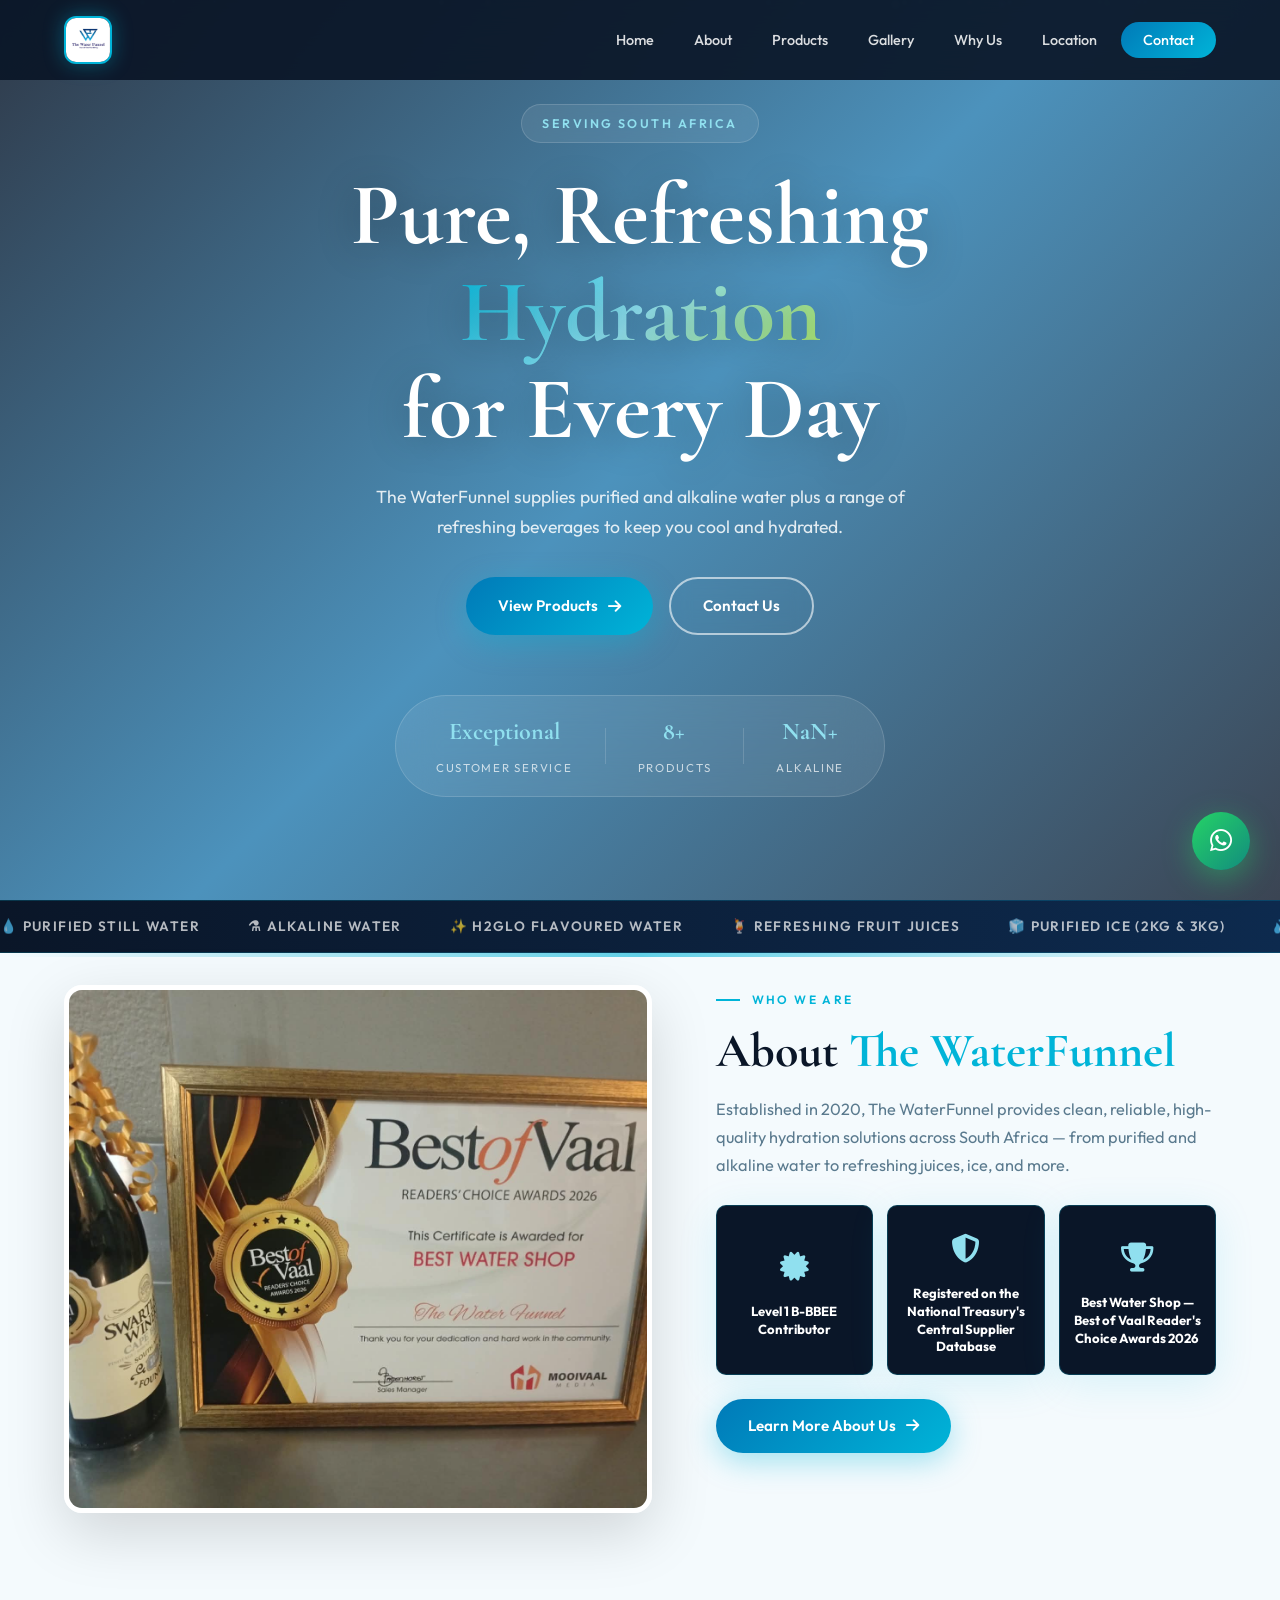
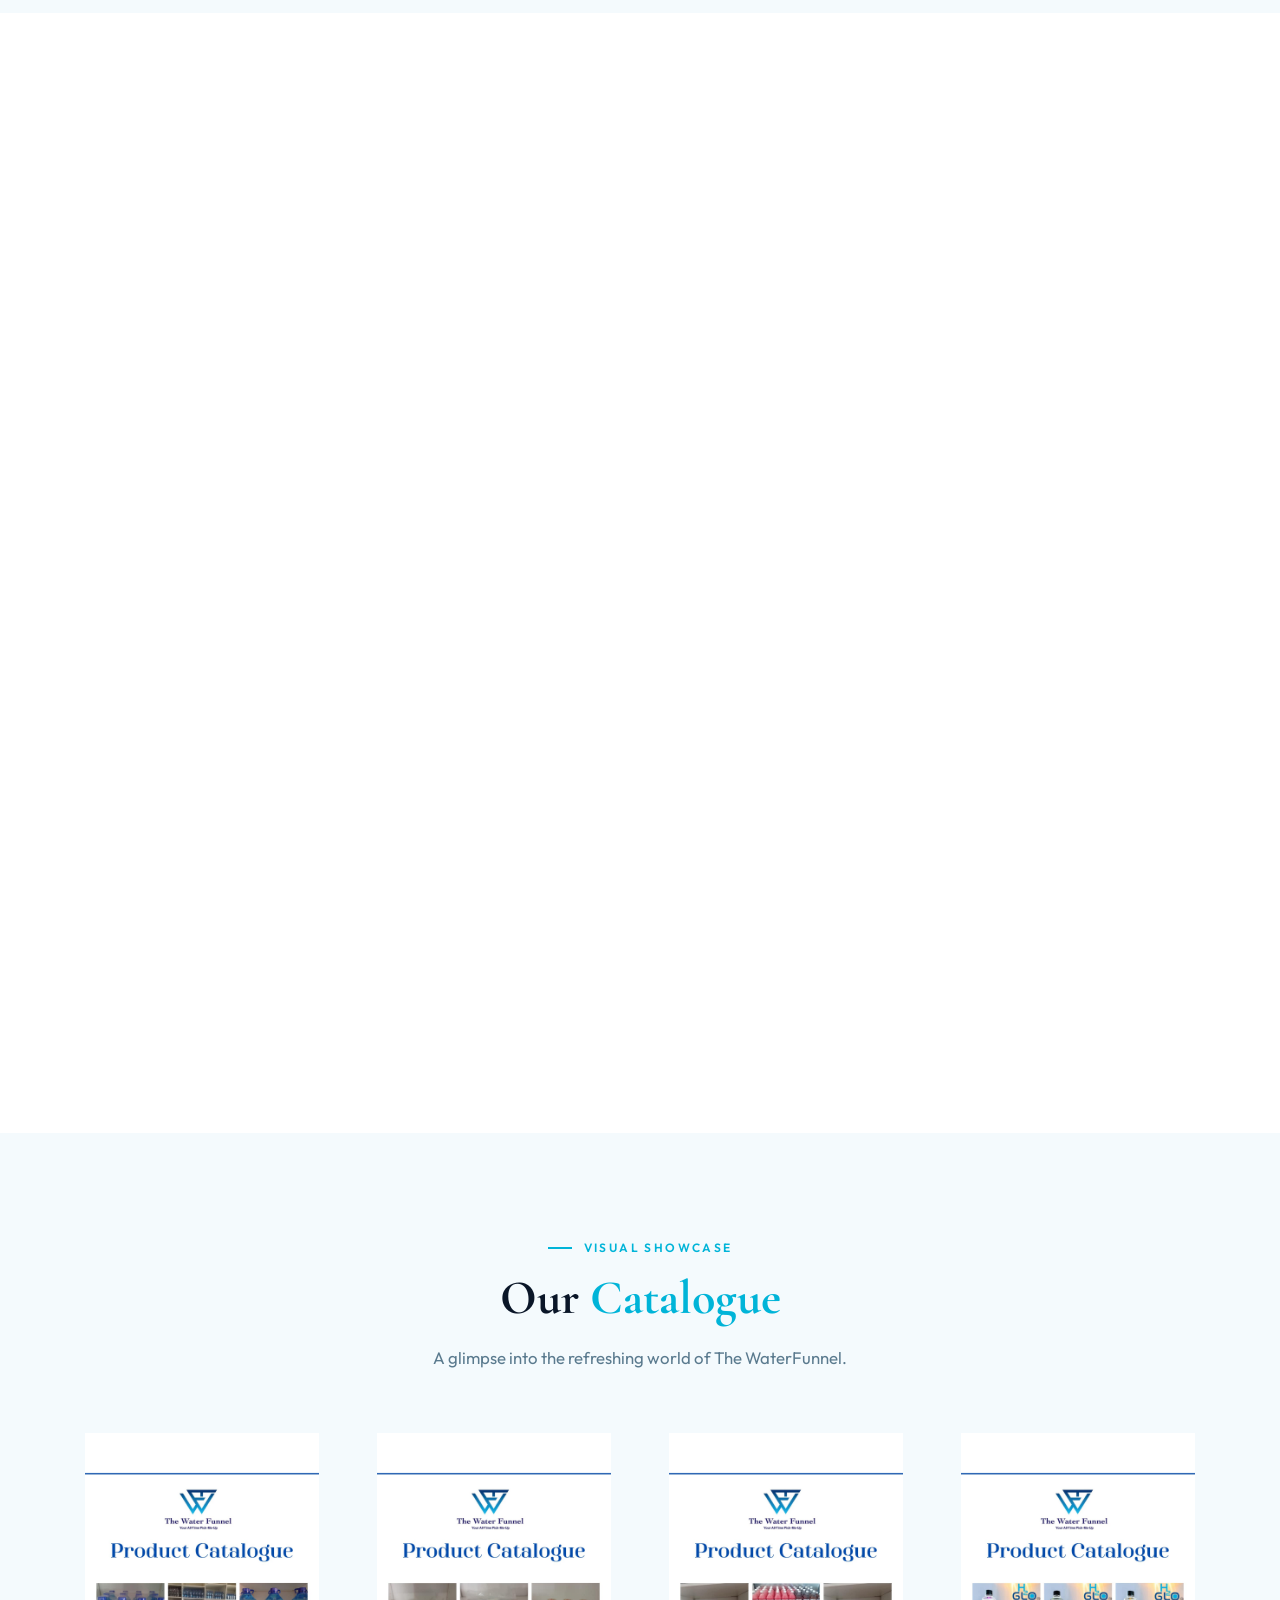
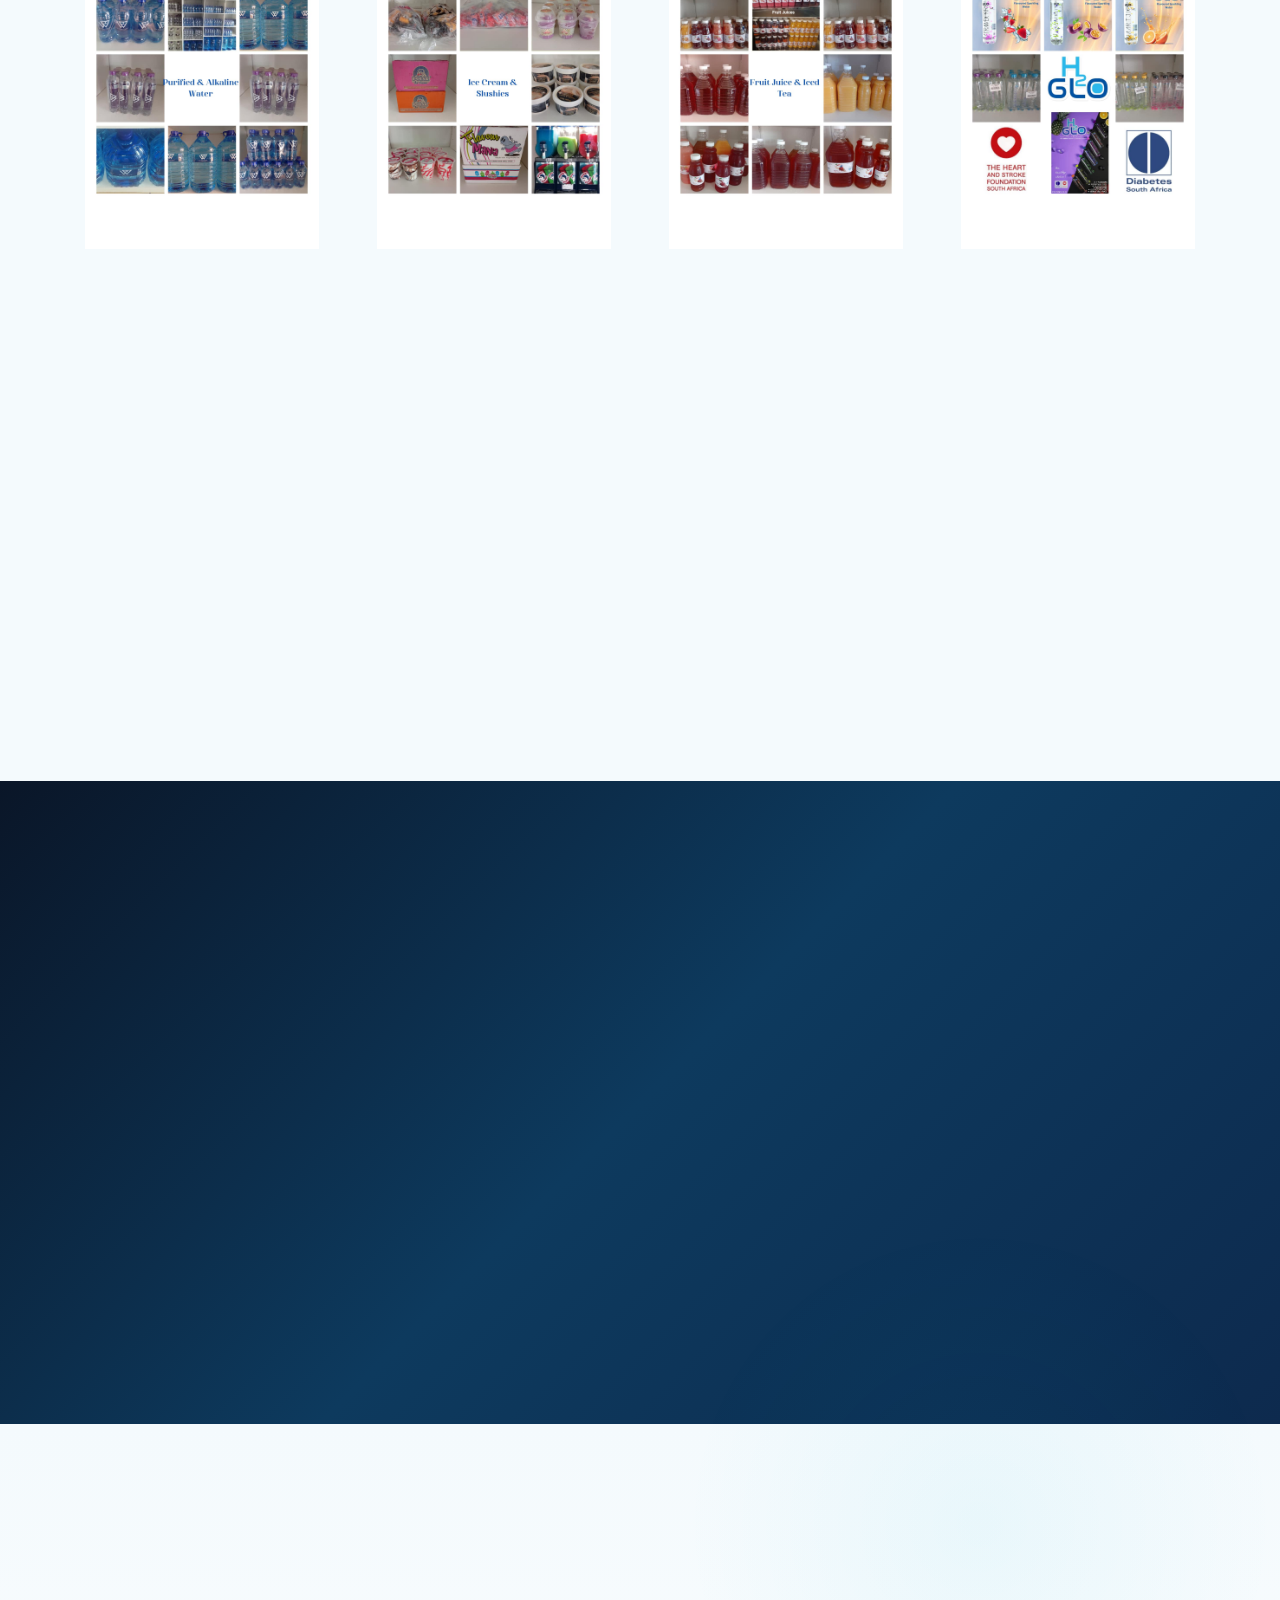
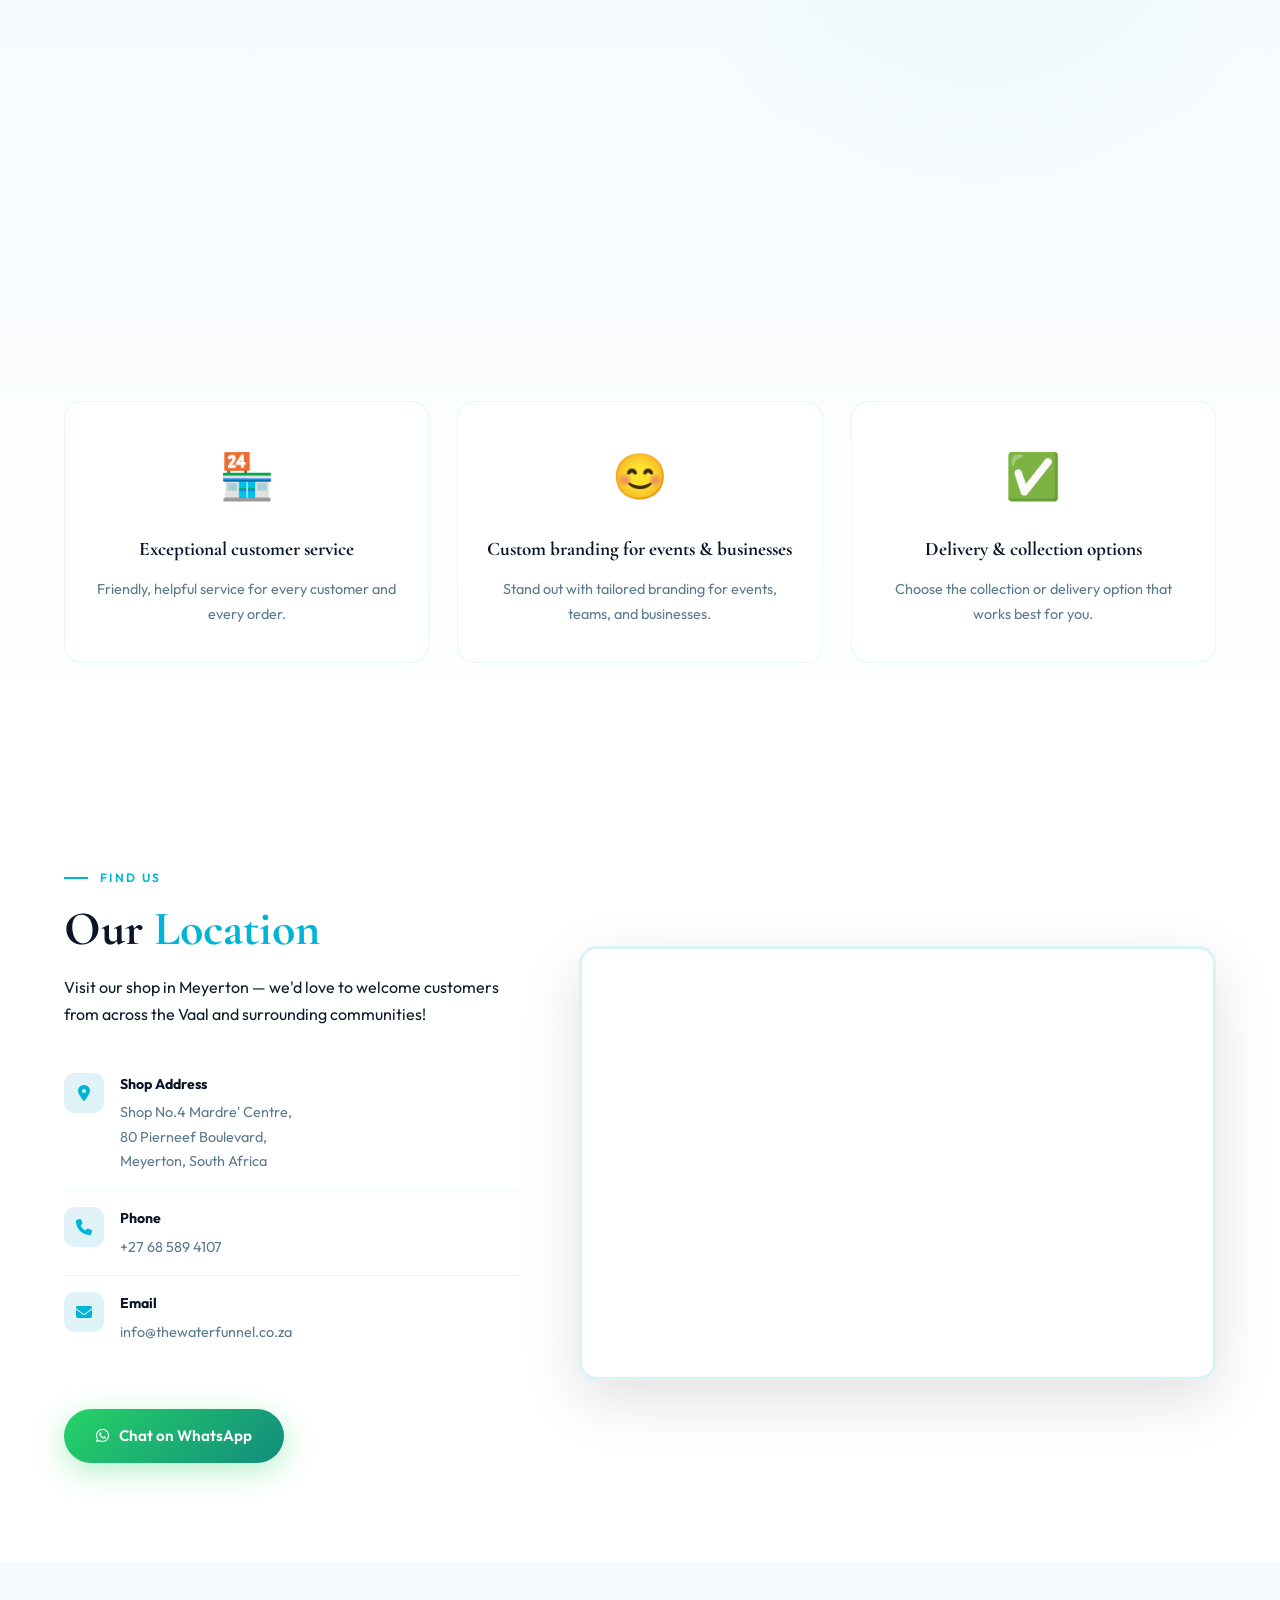
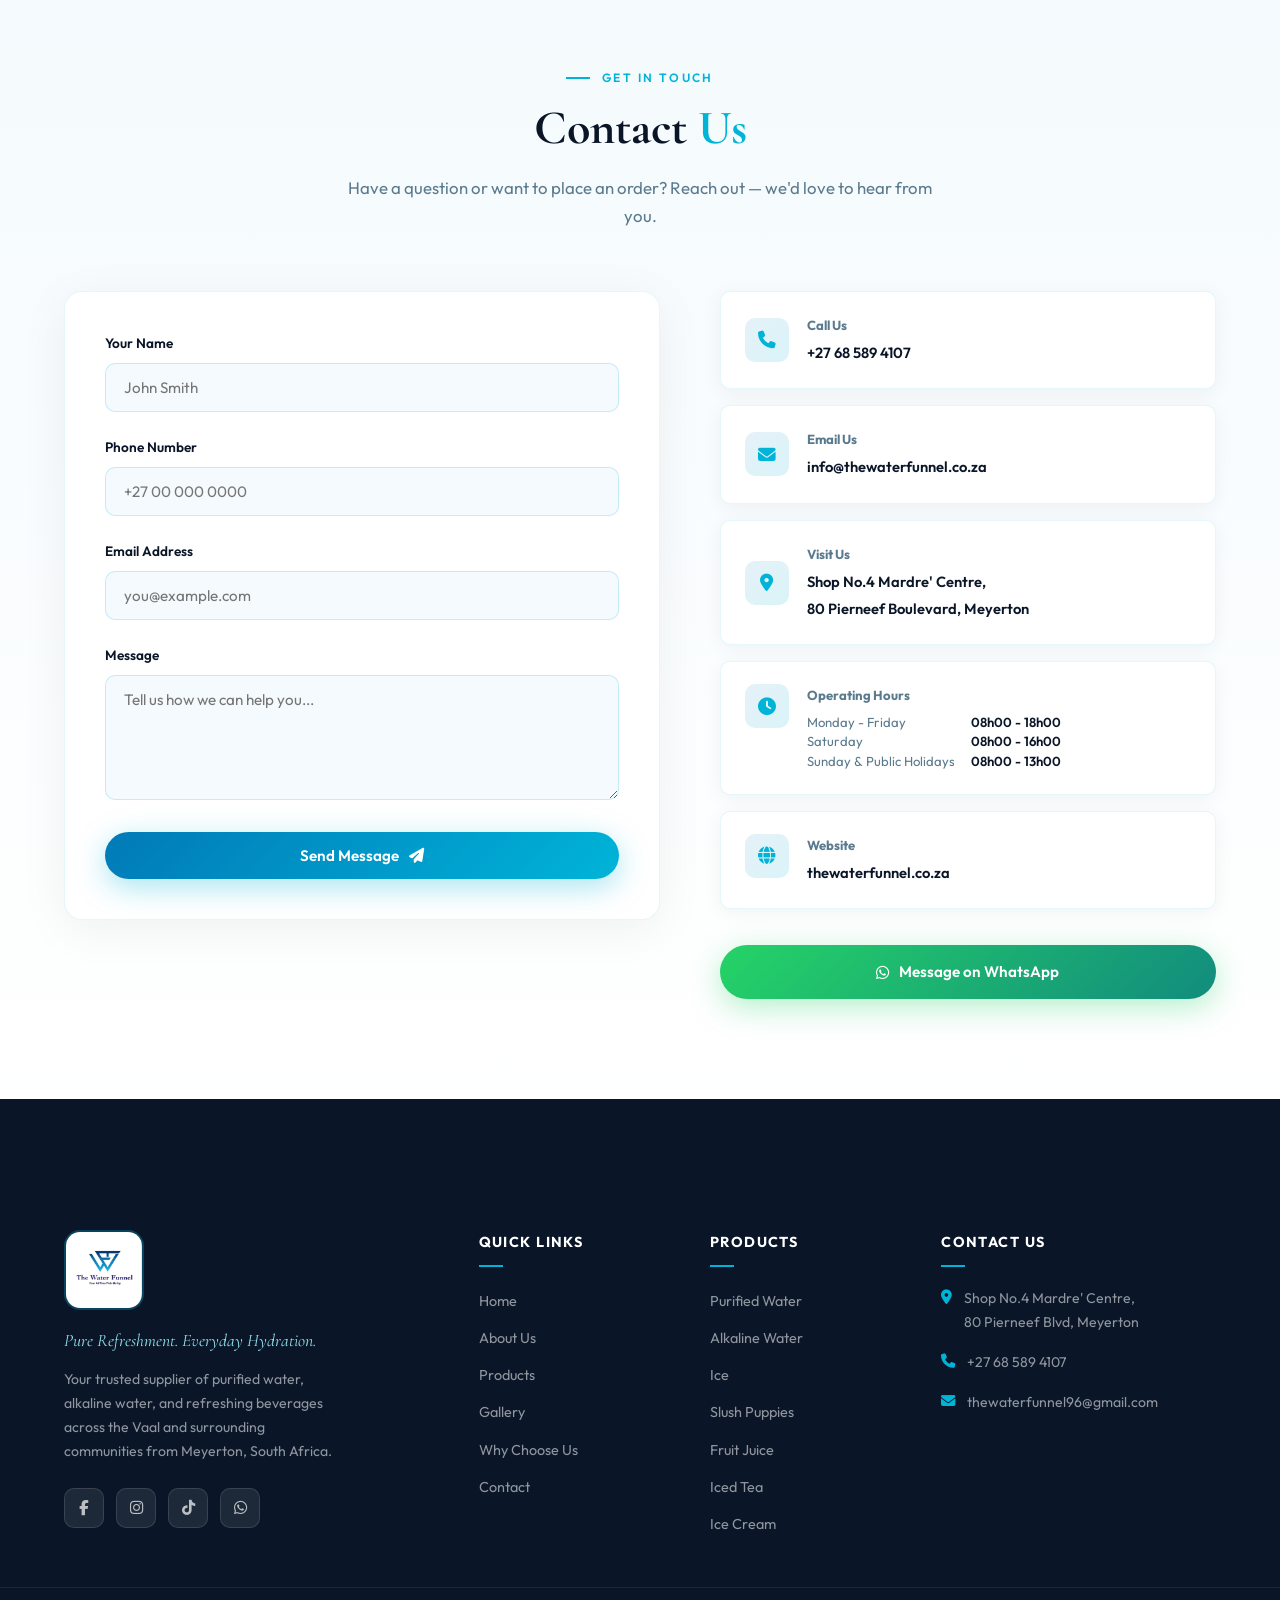
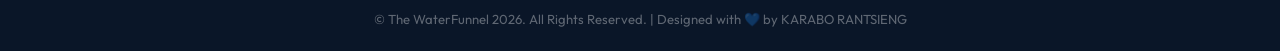
==== commit 078436ec: "m" ====
--- a/index.html
+++ b/index.html
@@ -324,9 +324,9 @@
           <p>Categories of Products Available</p>
         </article>
         <article class="trust-card">
-          <div class="trust-icon"><i class="fas fa-shield-heart"></i></div>
-          <strong class="trust-number">100%</strong>
-          <p>Purified &amp; Tested</p>
+          <div class="trust-icon"><i class="fas fa-truck"></i></div>
+          <strong class="trust-number trust-delivery-label">Delivery</strong>
+          <p>Service Available</p>
         </article>
       </div>
     </div>
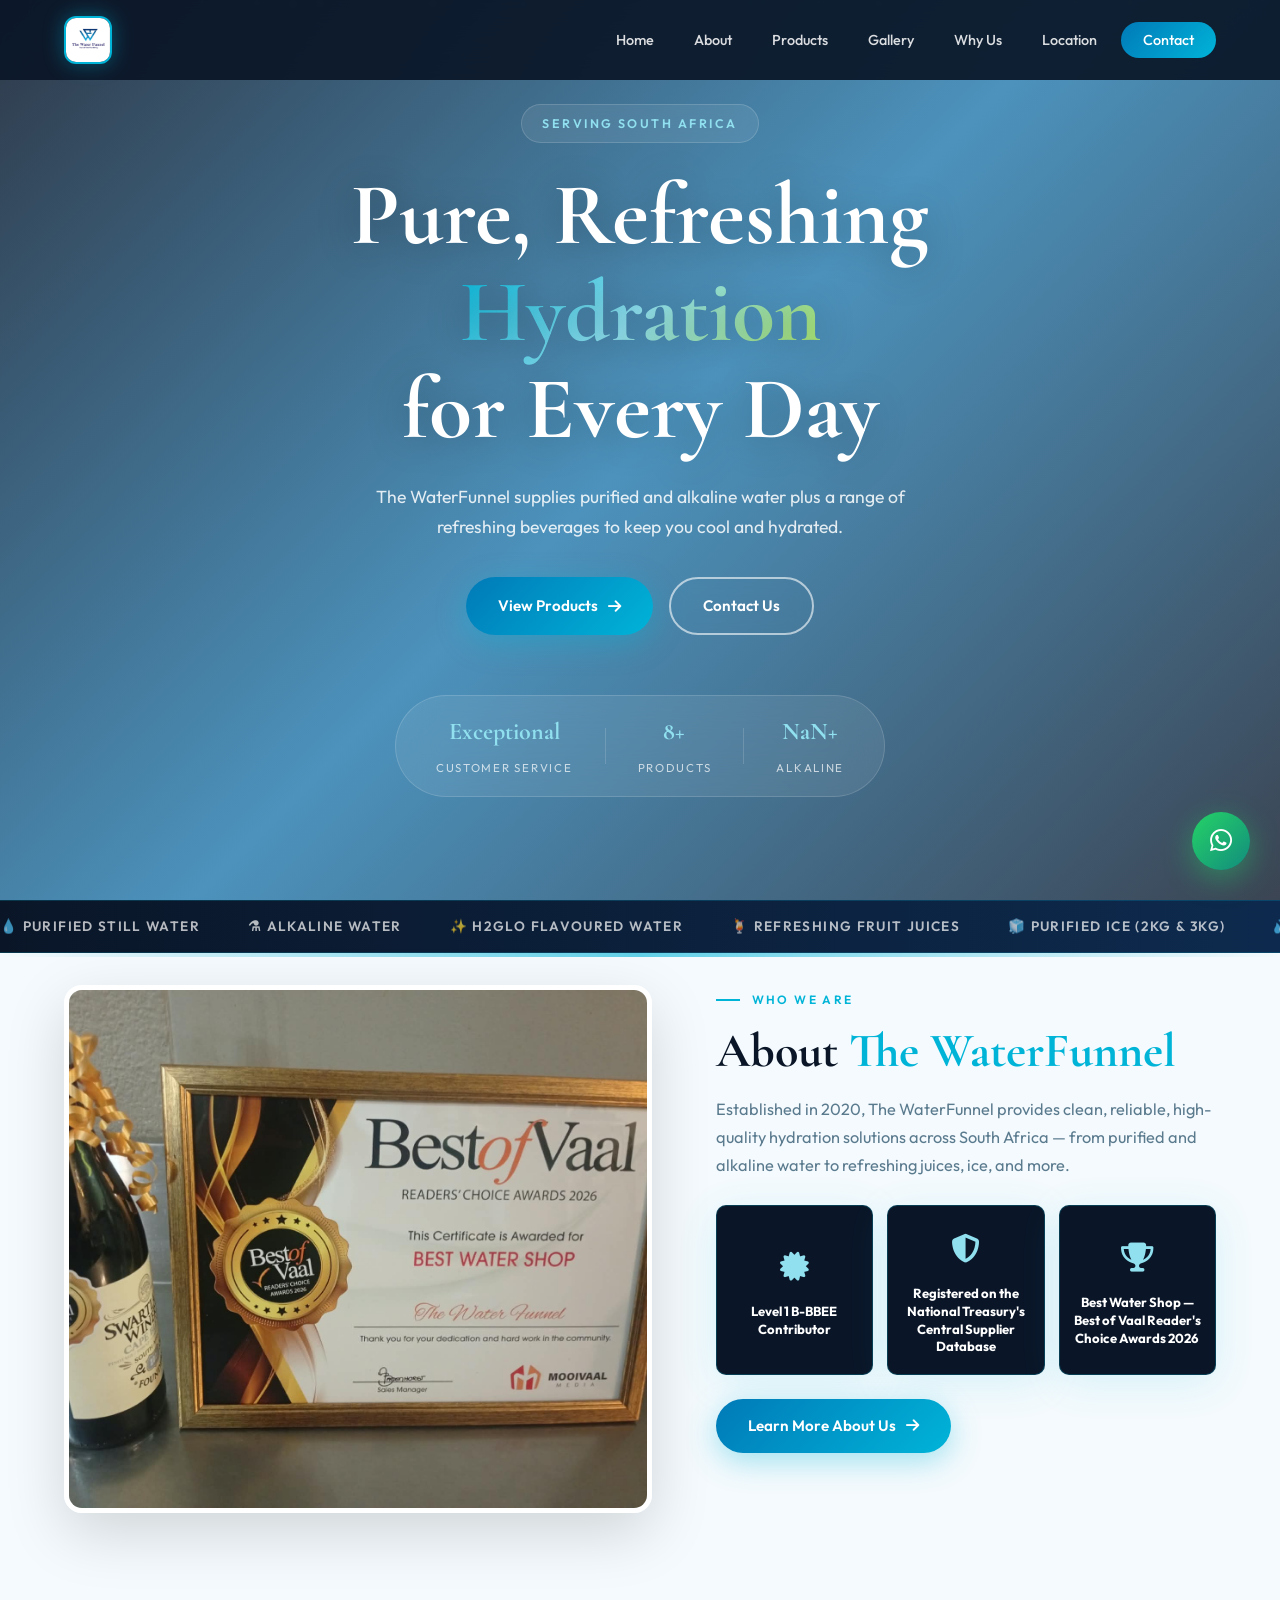
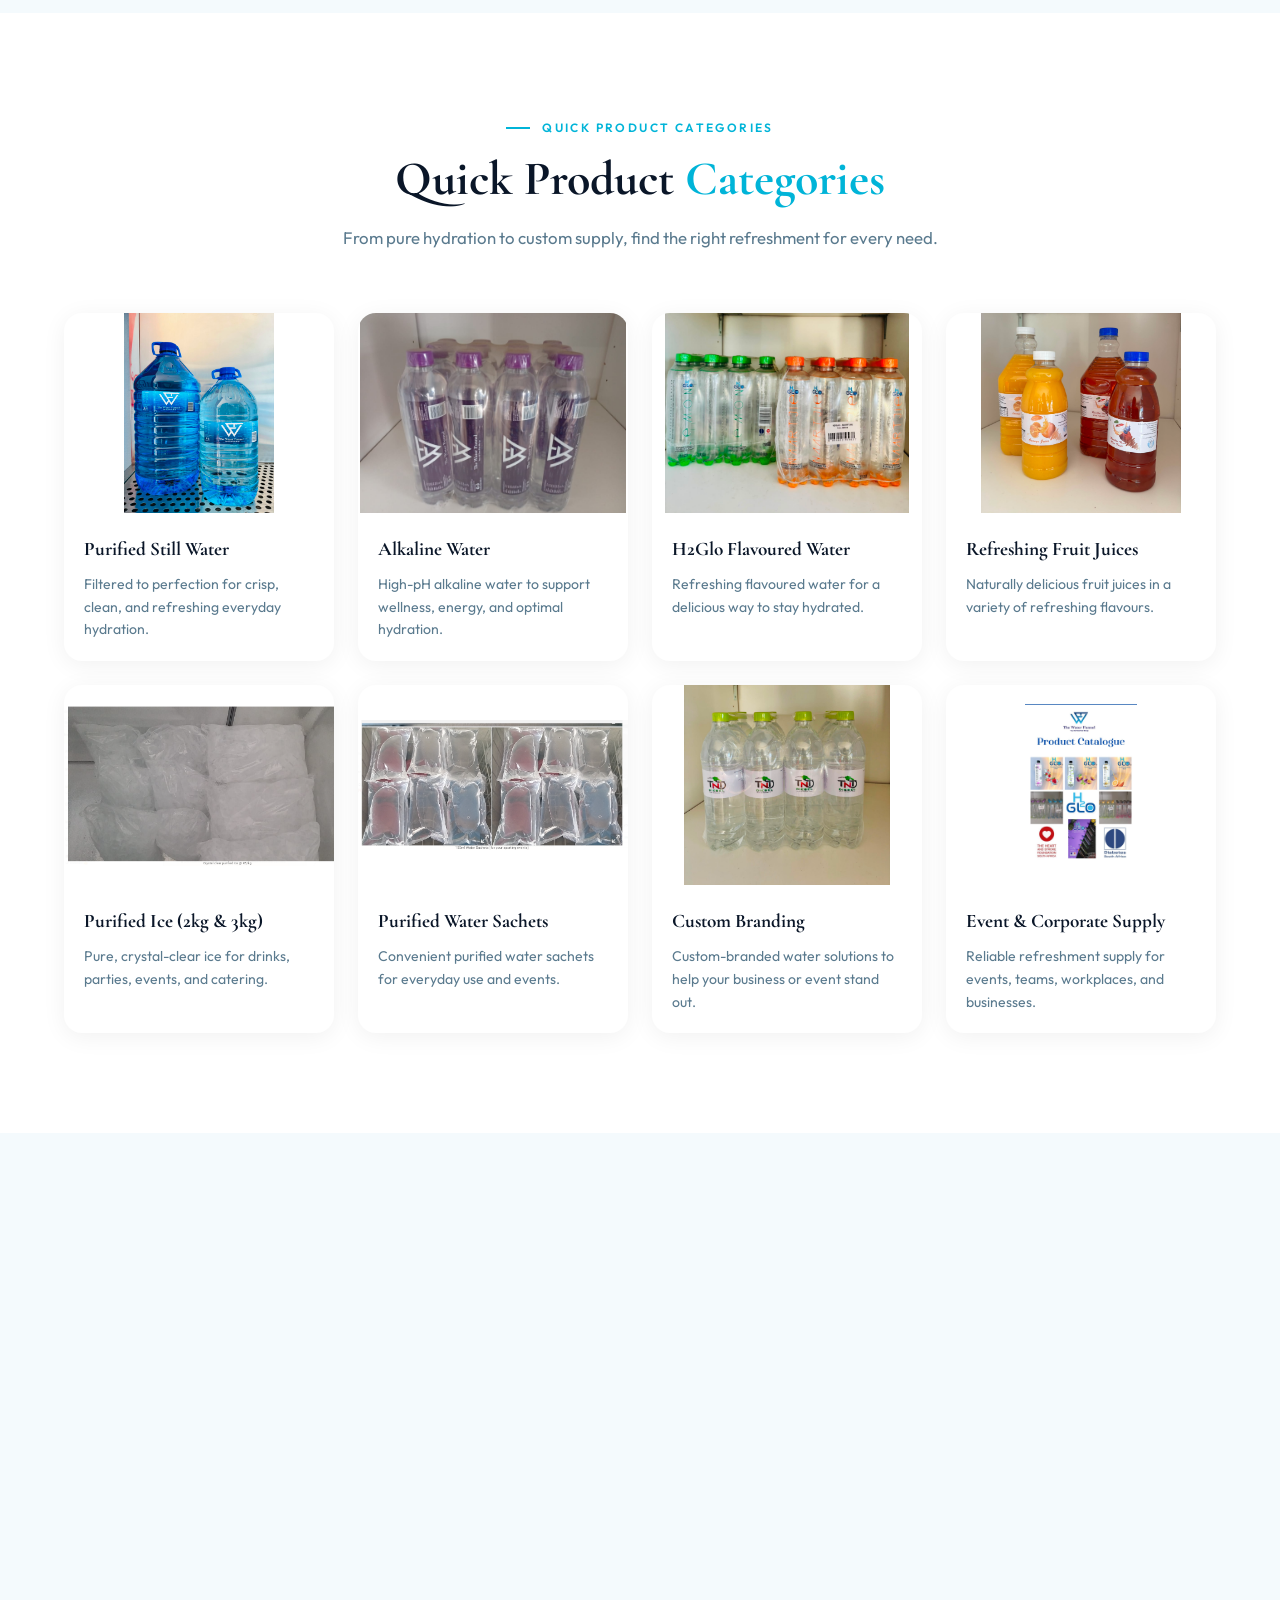
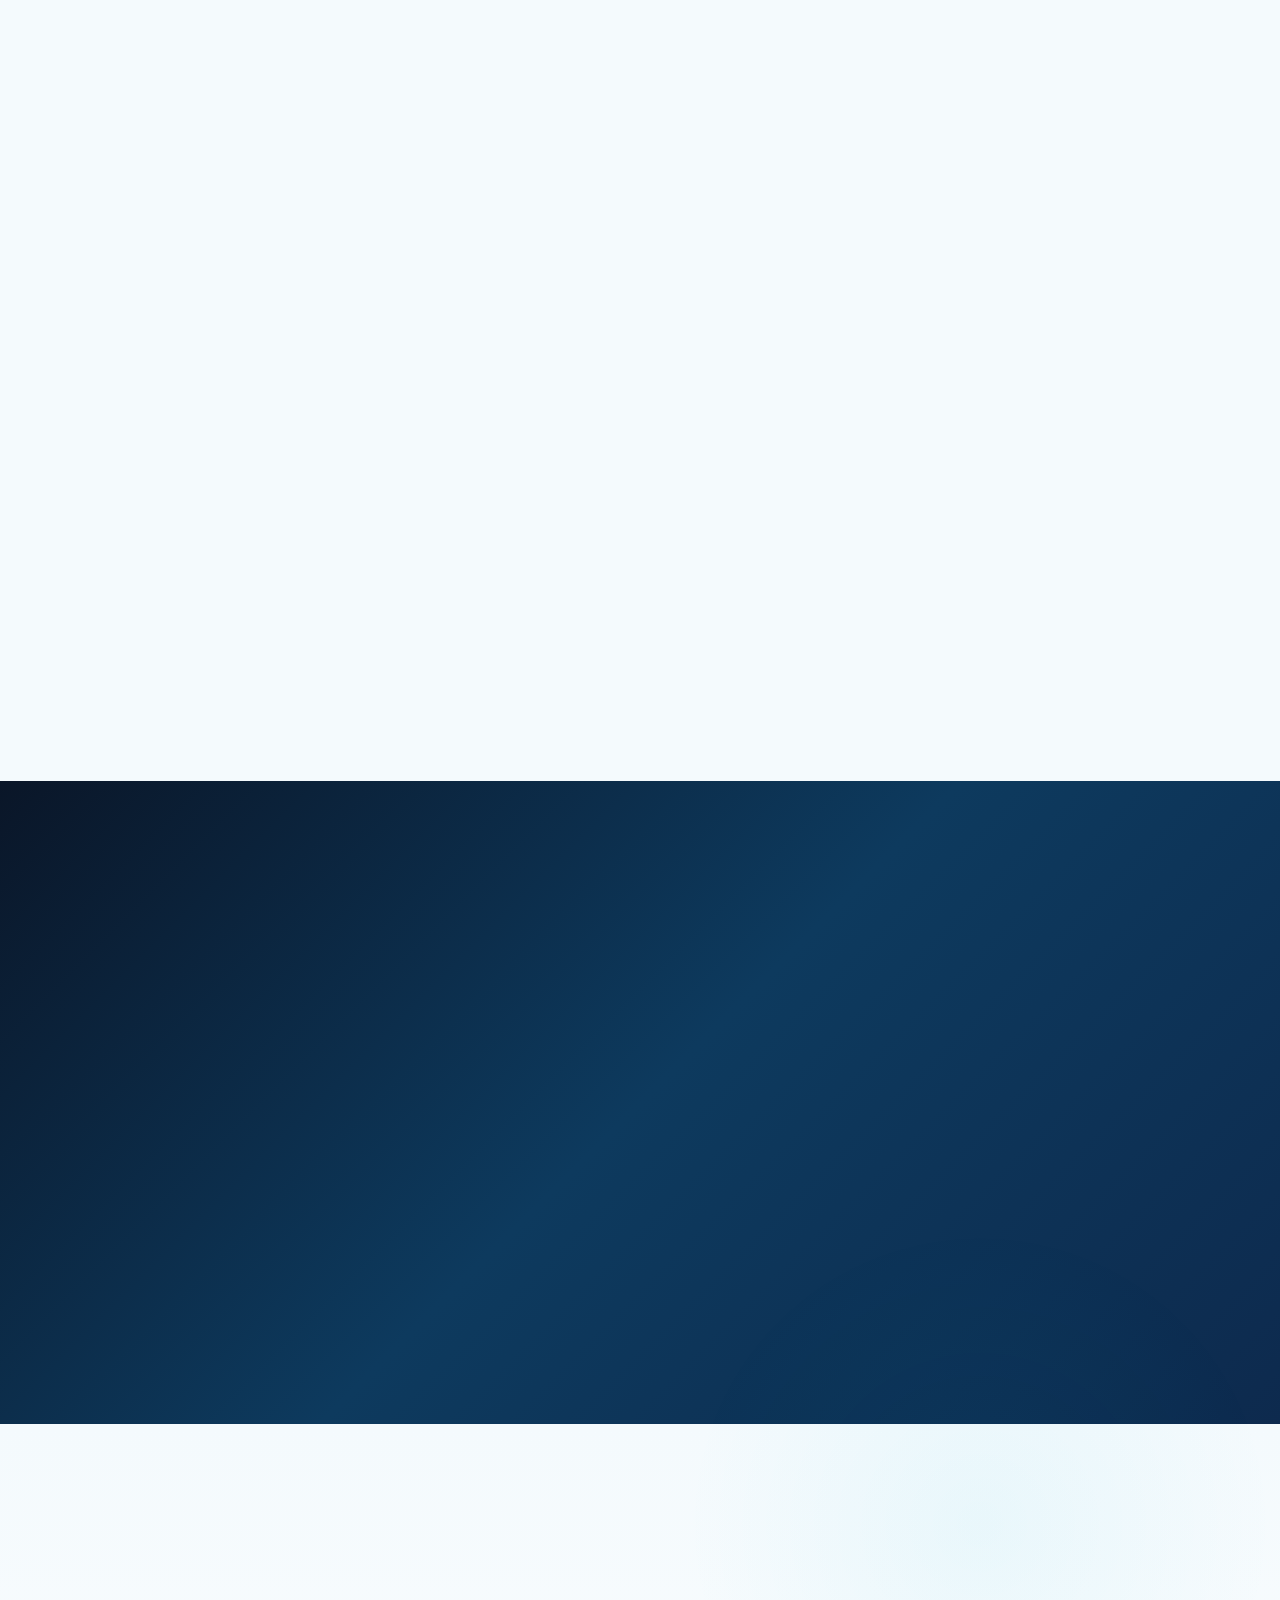
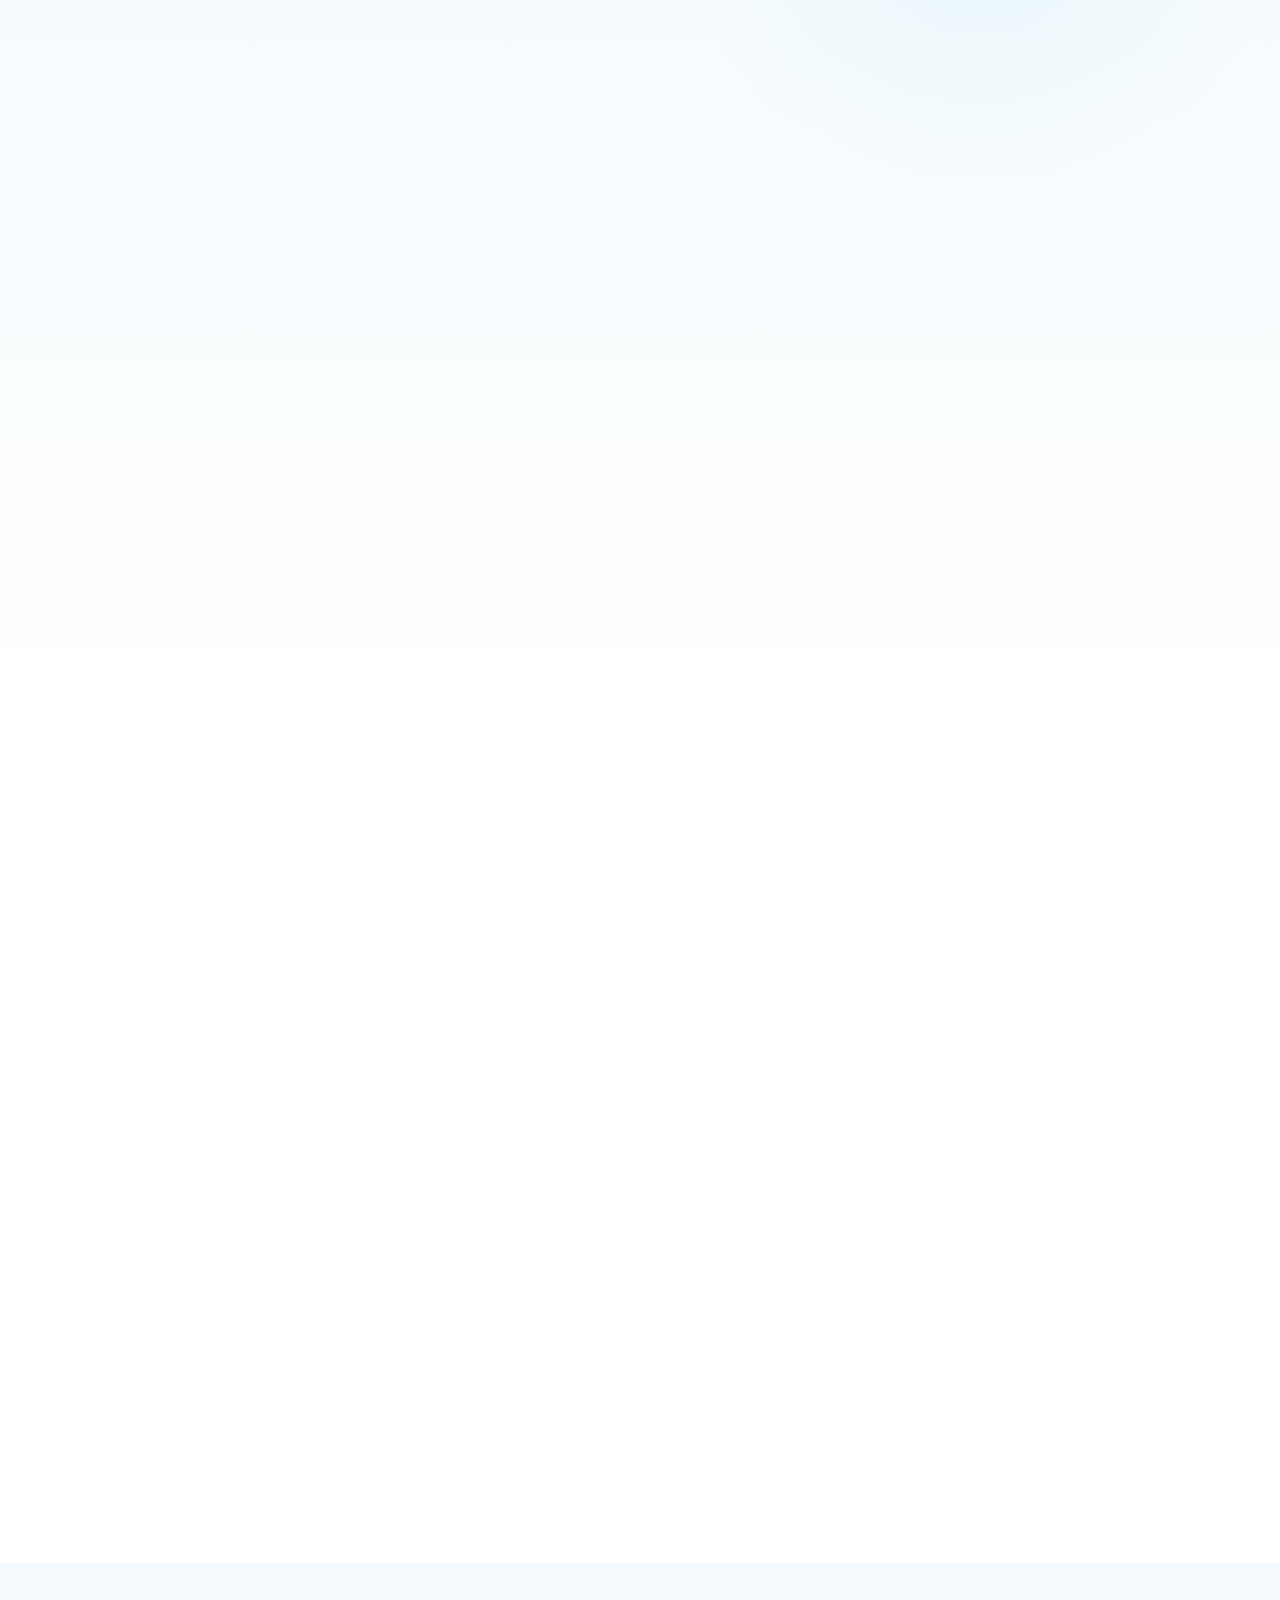
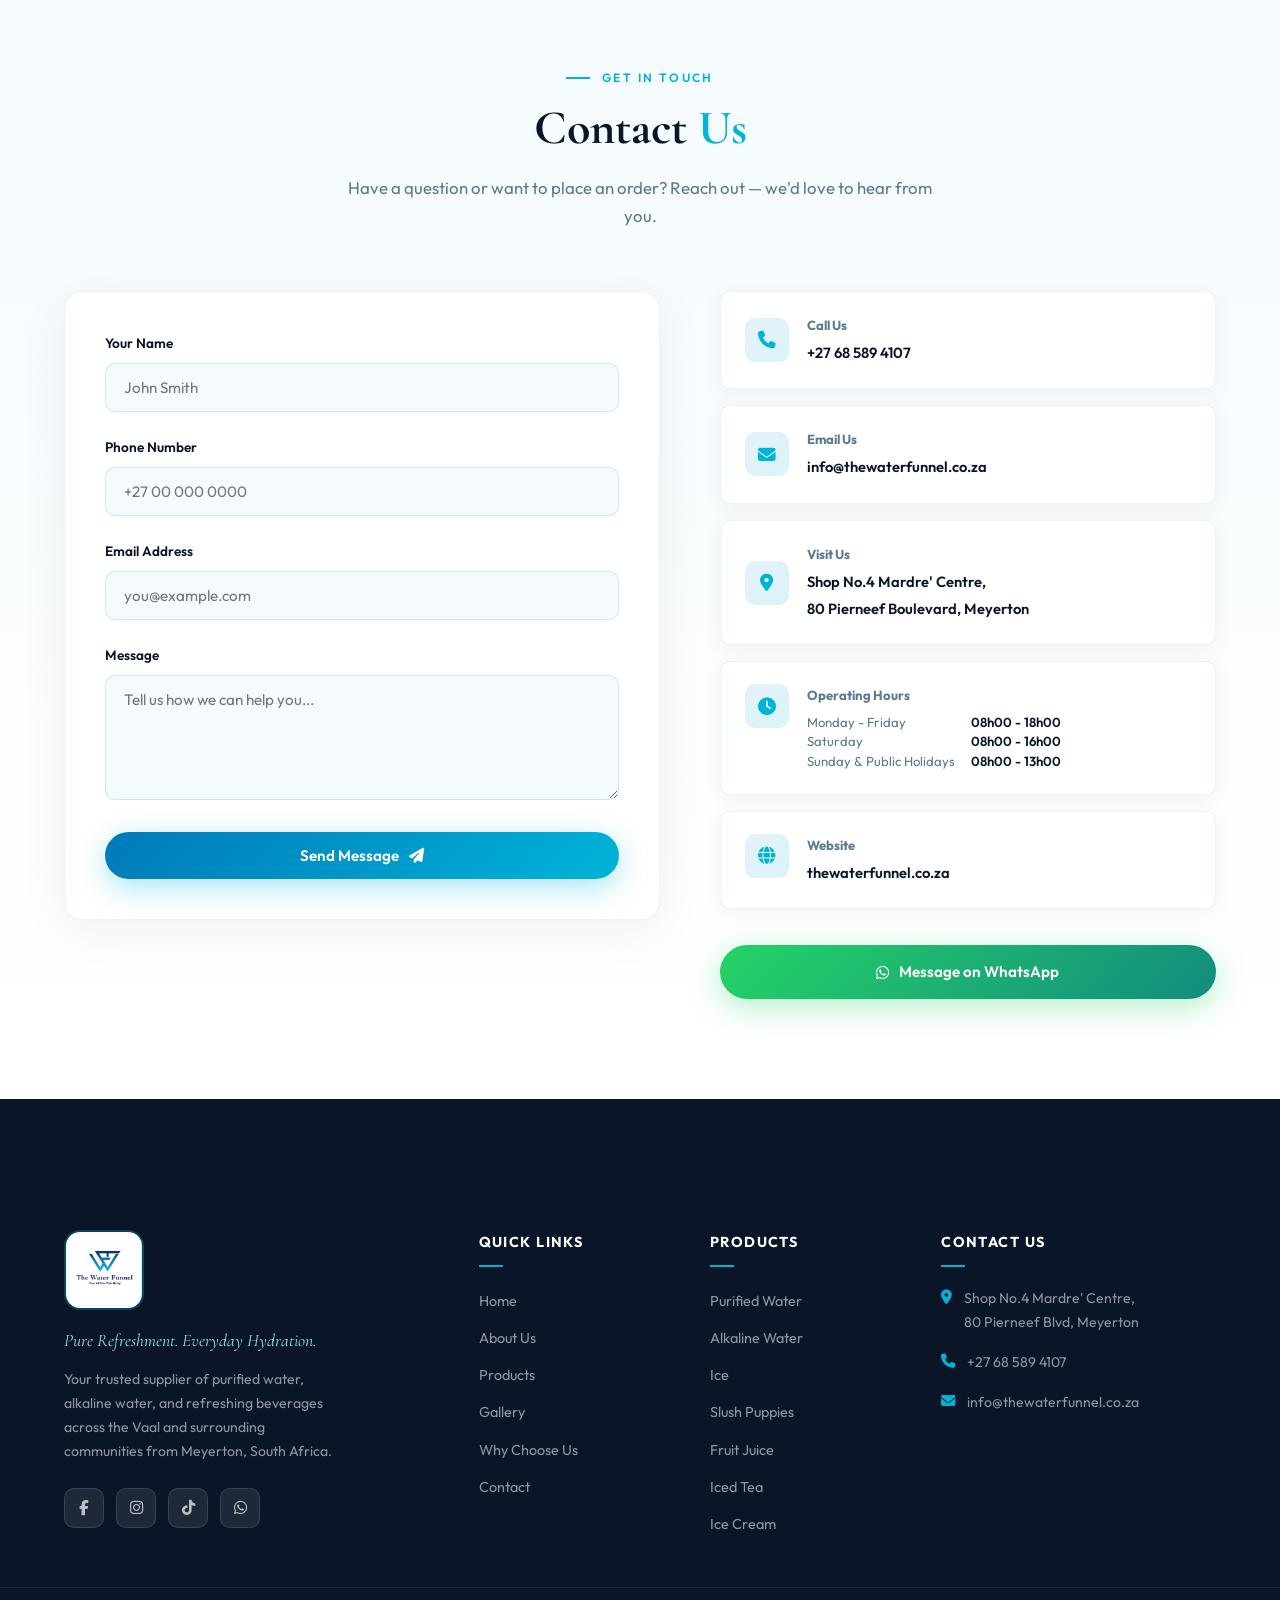
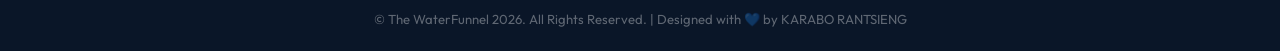
==== commit 11cf6de8: "m" ====
--- a/index.html
+++ b/index.html
@@ -565,7 +565,7 @@
             <ul class="footer-contact-list">
               <li><i class="fas fa-location-dot"></i><span>Shop No.4 Mardre' Centre,<br/>80 Pierneef Blvd, Meyerton</span></li>
               <li><i class="fas fa-phone"></i><a href="tel:+27685894107">+27 68 589 4107</a></li>
-              <li><i class="fas fa-envelope"></i><a href="mailto:thewaterfunnel96@gmail.com">thewaterfunnel96@gmail.com</a></li>
+              <li><i class="fas fa-envelope"></i><a href="mailto:info@thewaterfunnel.co.za">info@thewaterfunnel.co.za</a></li>
             </ul>
           </div>
         </div>
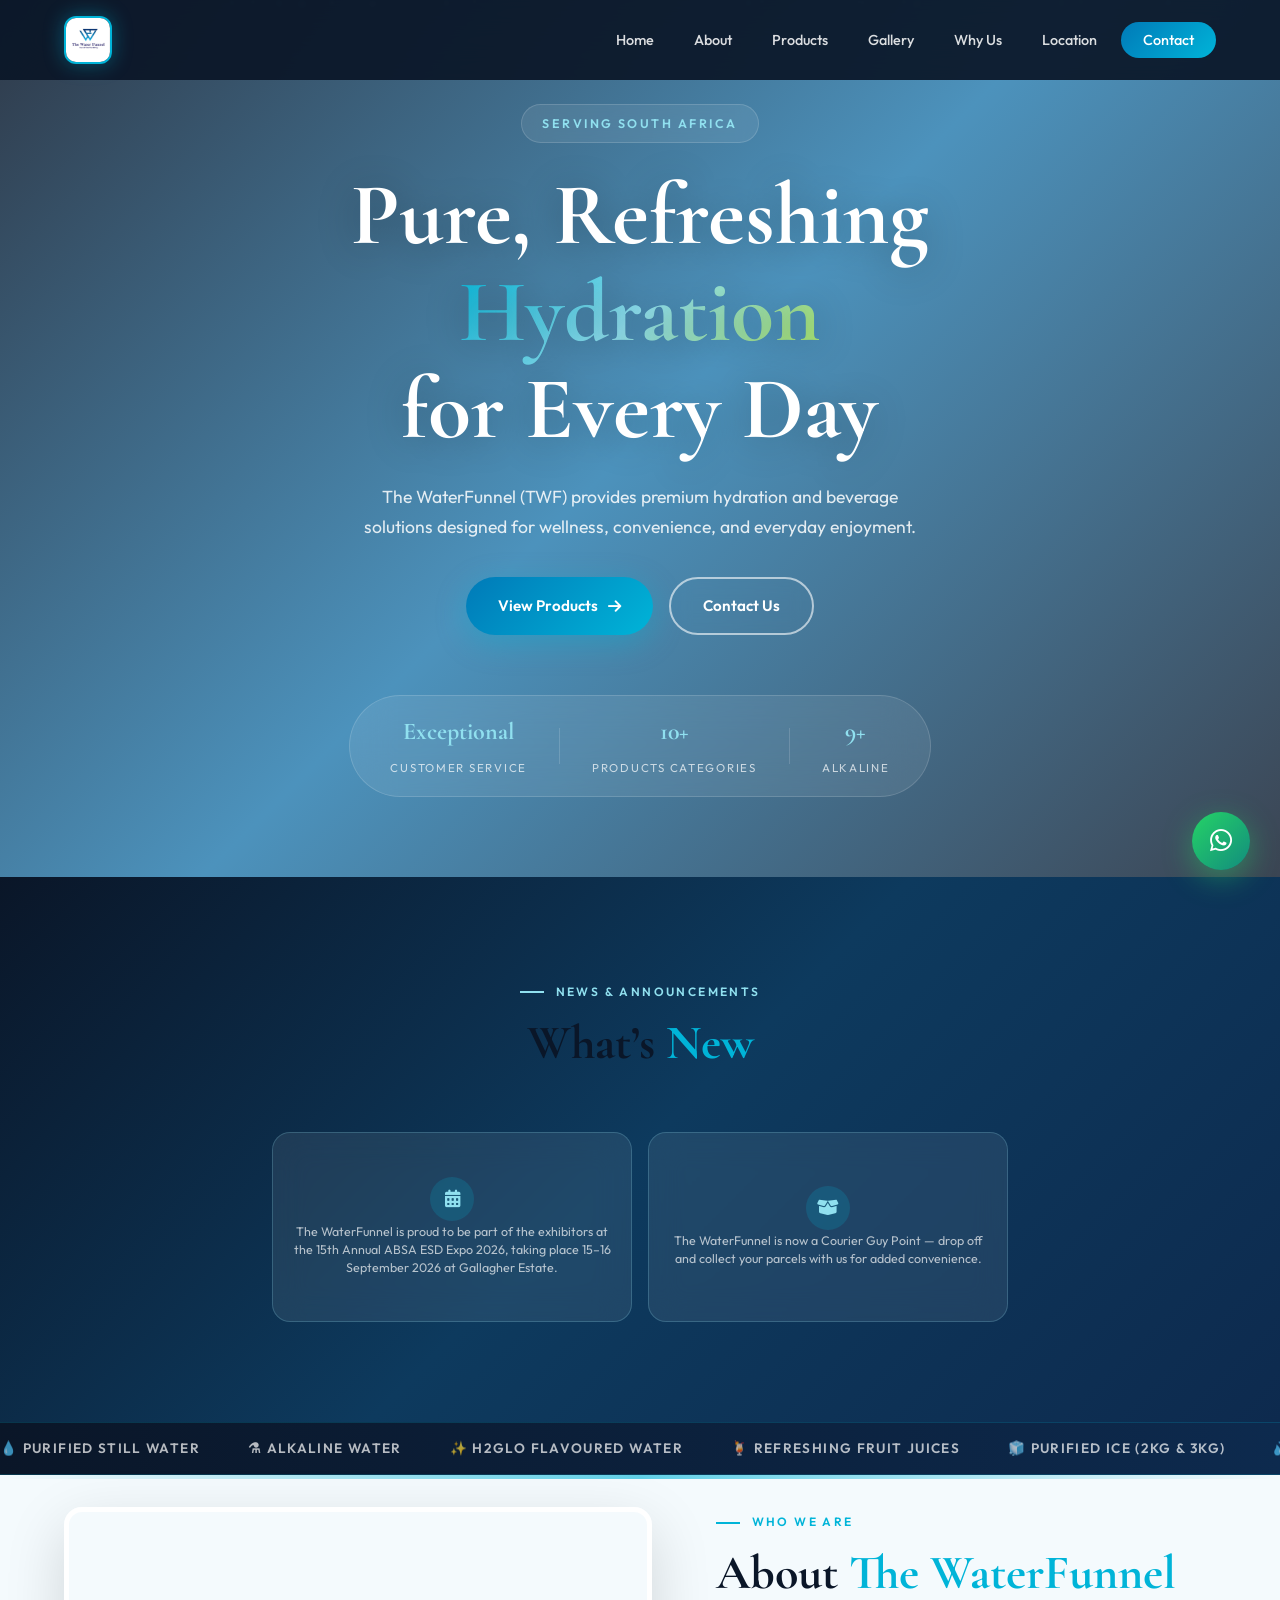
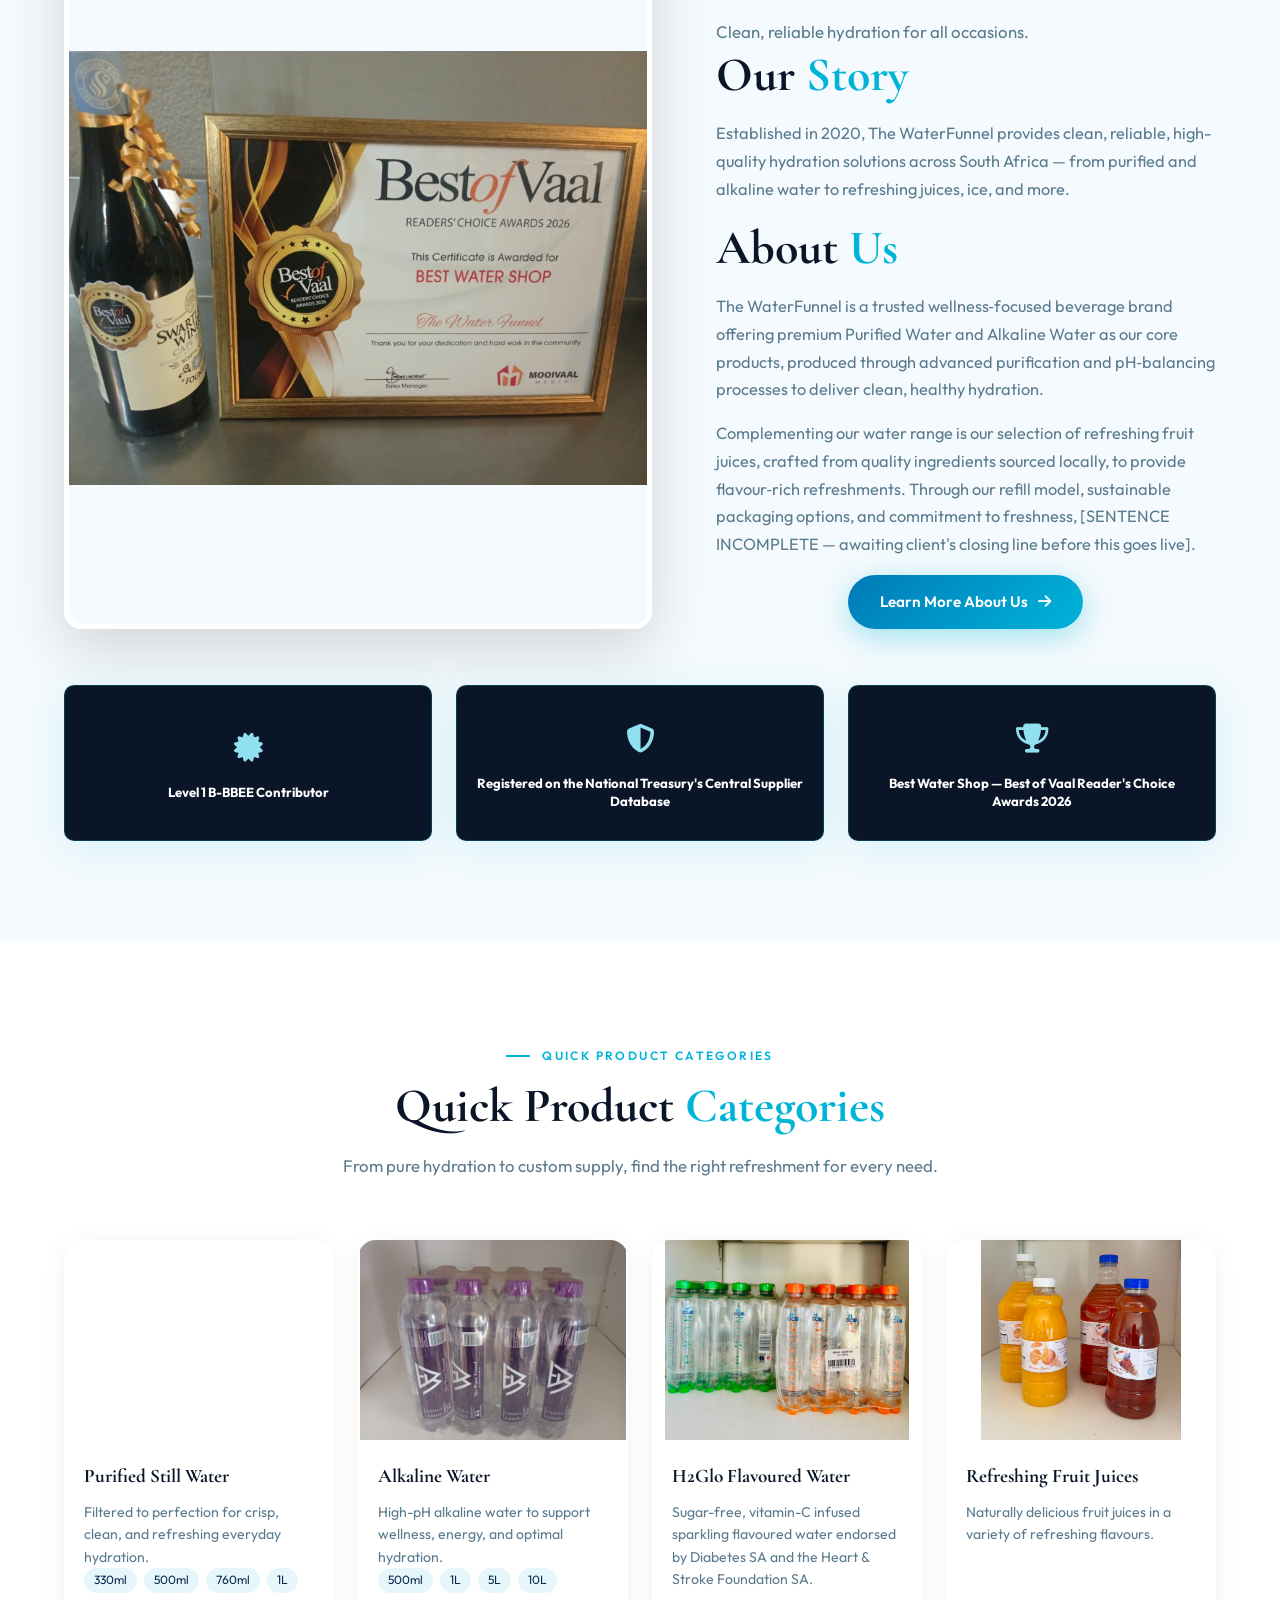
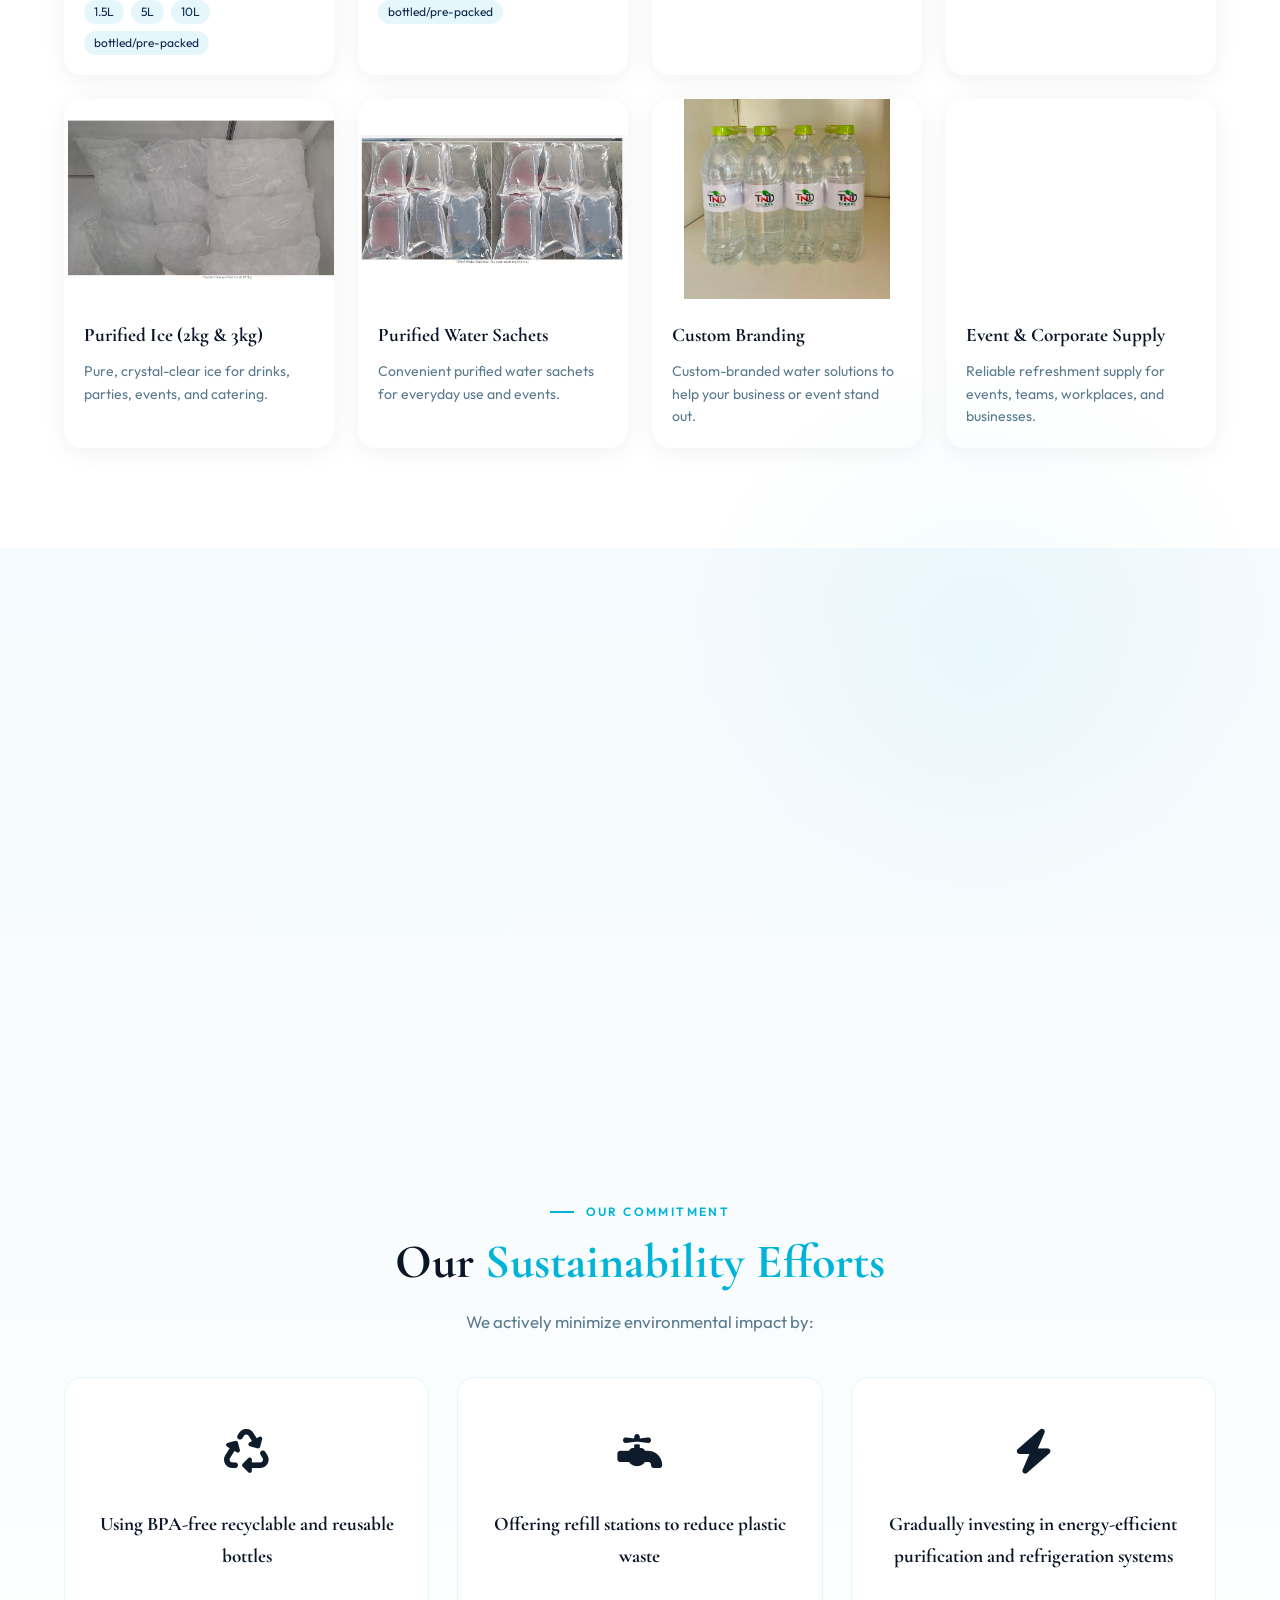
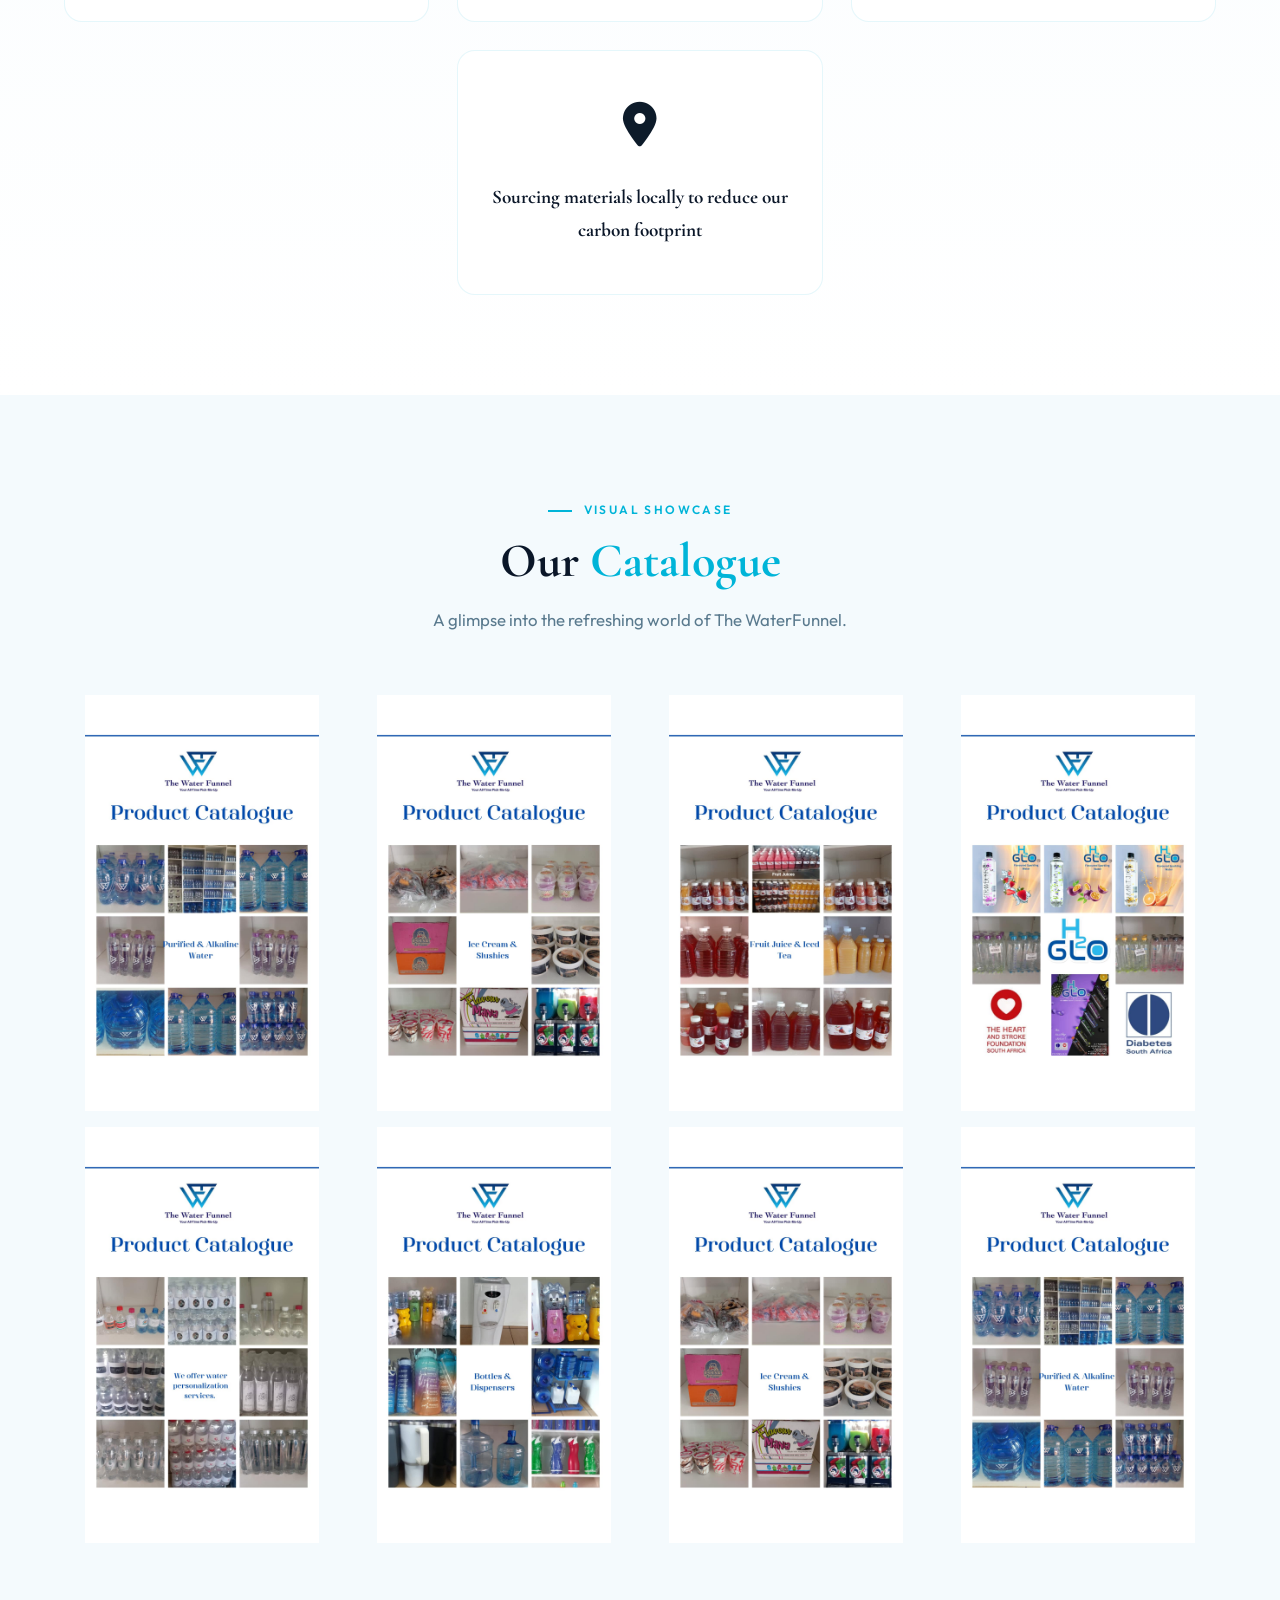
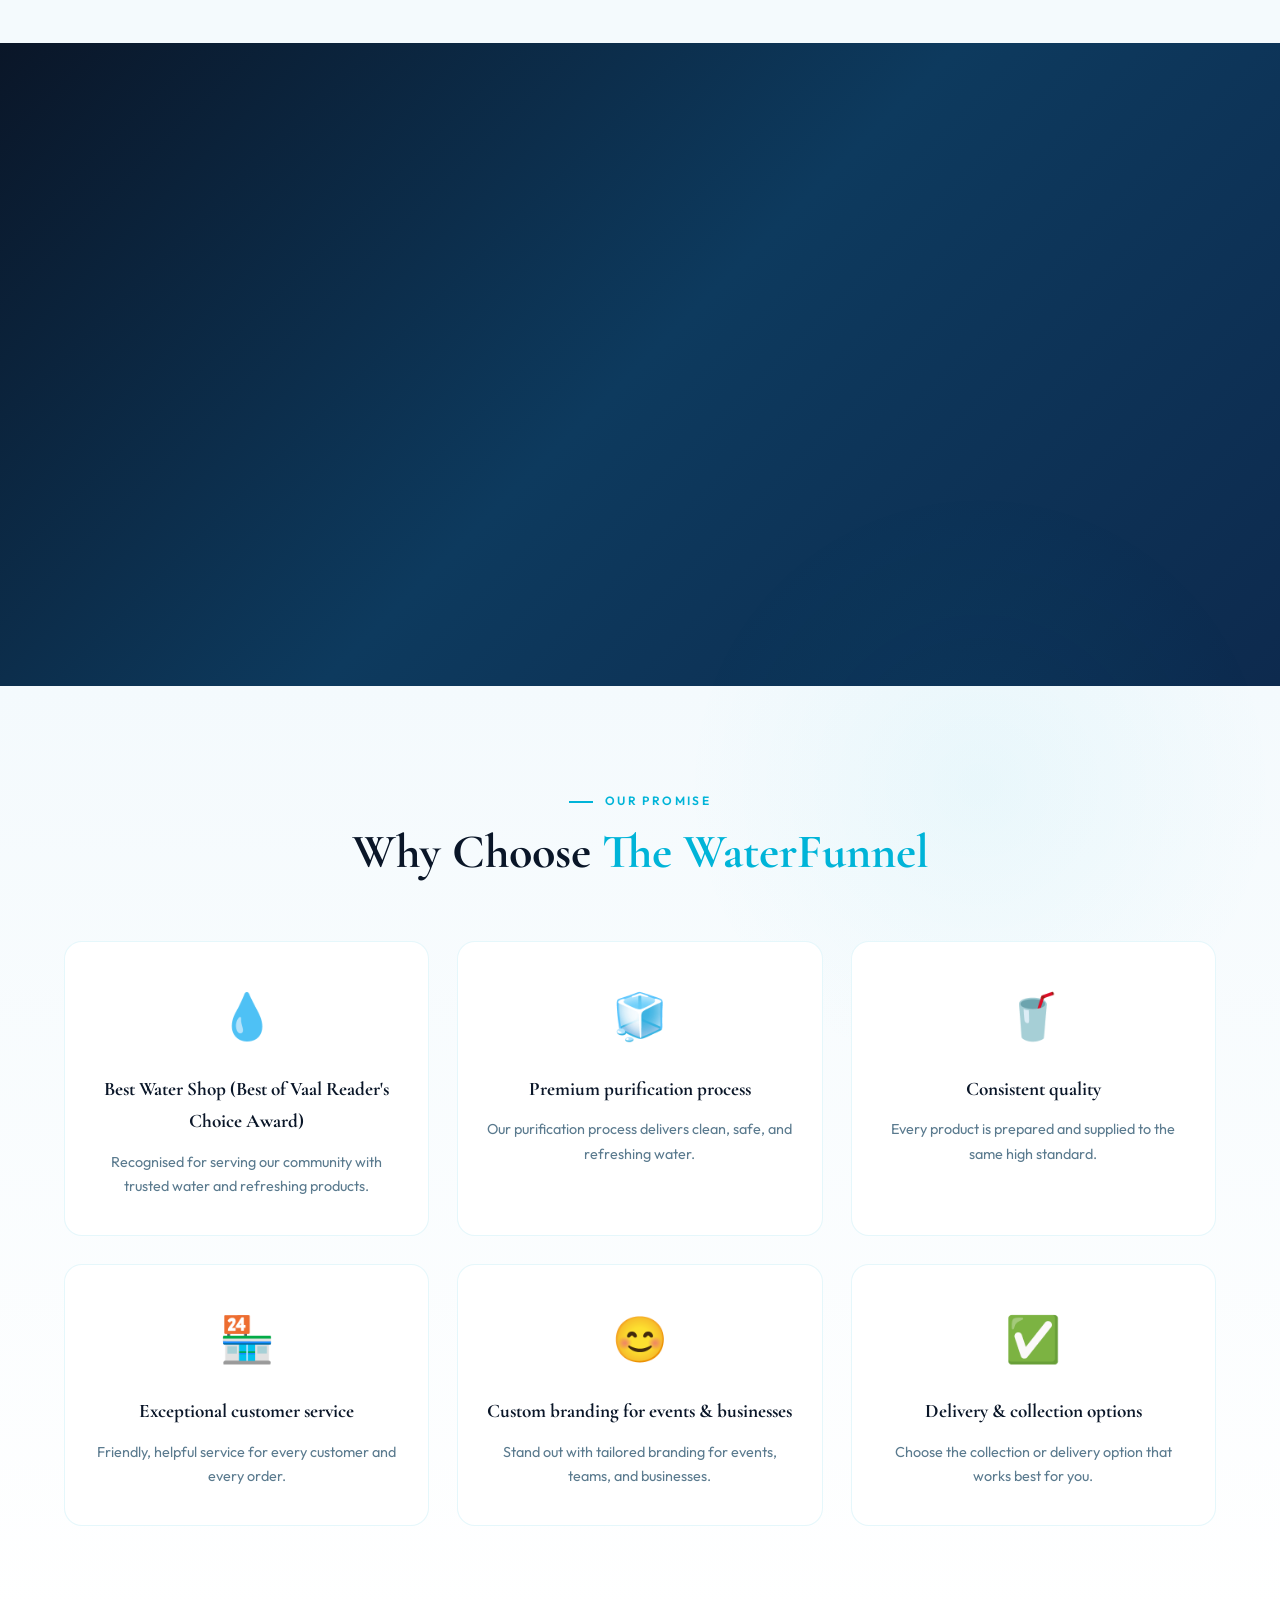
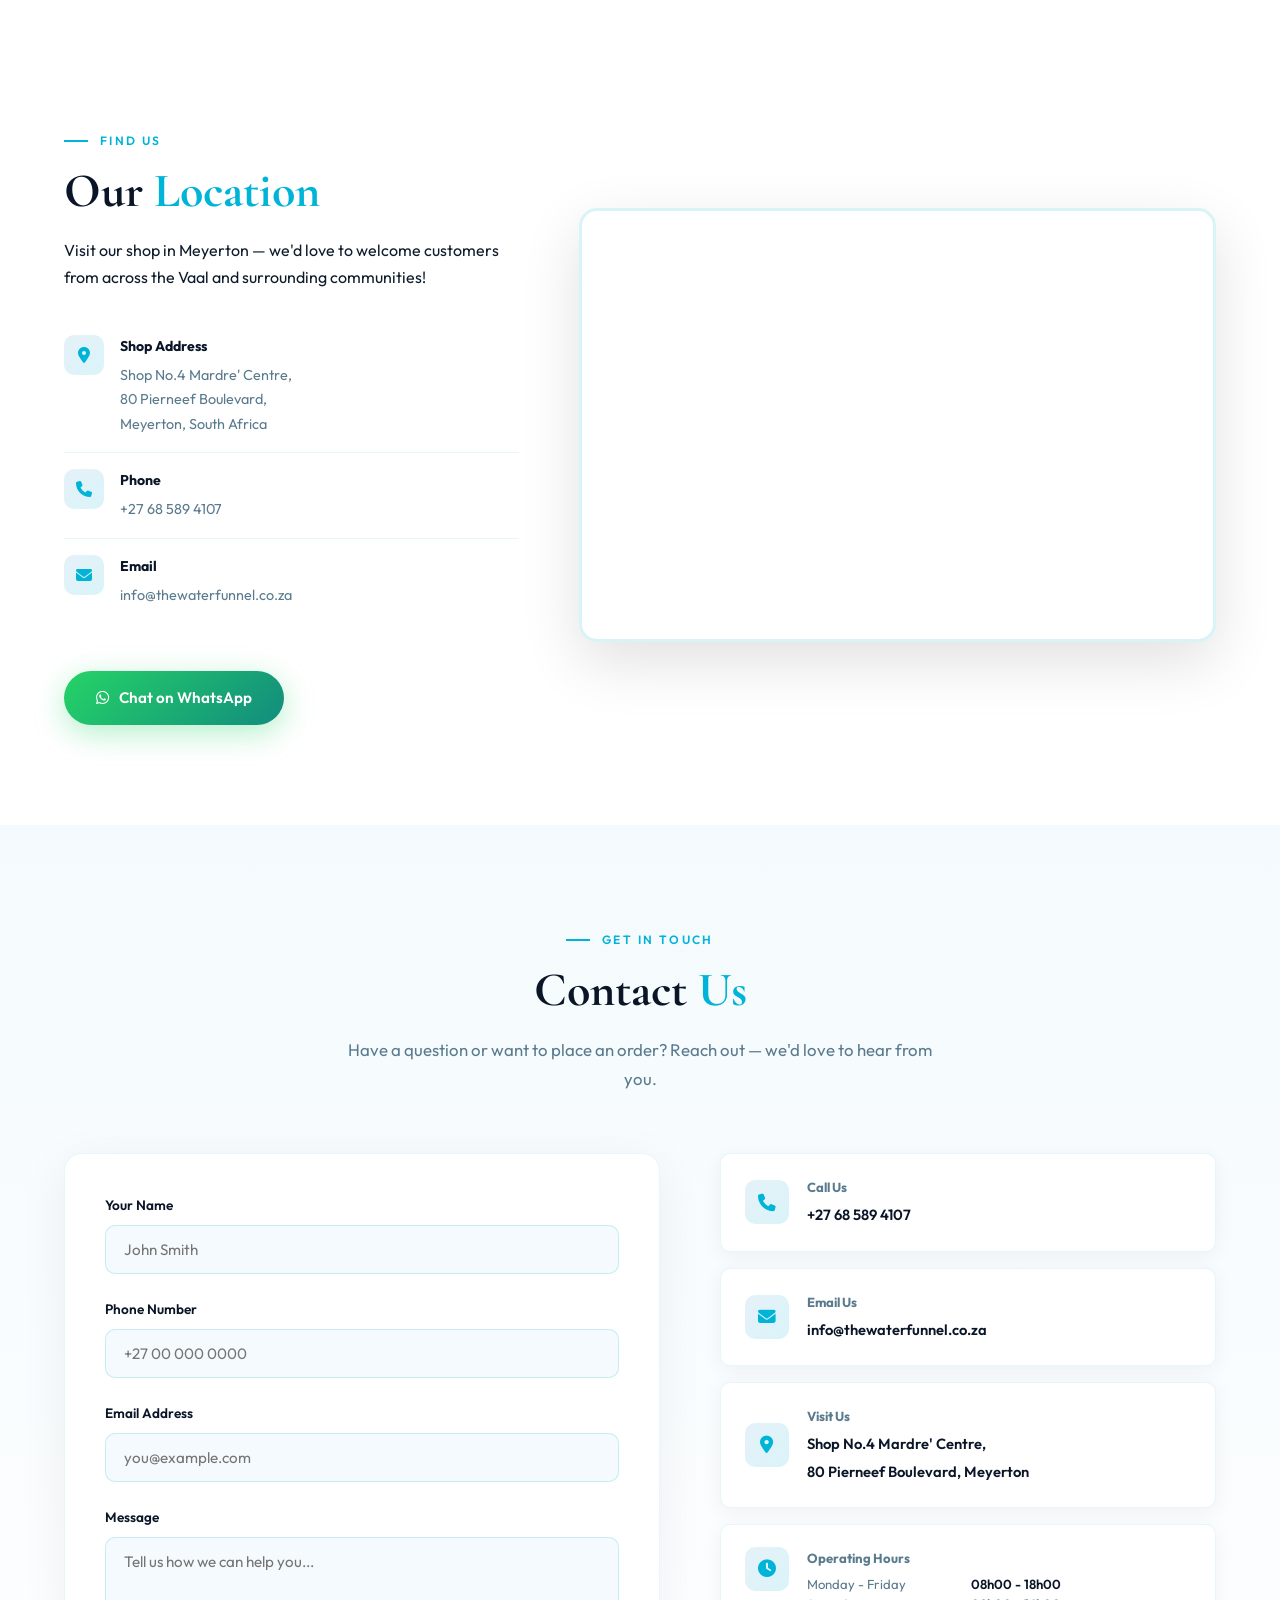
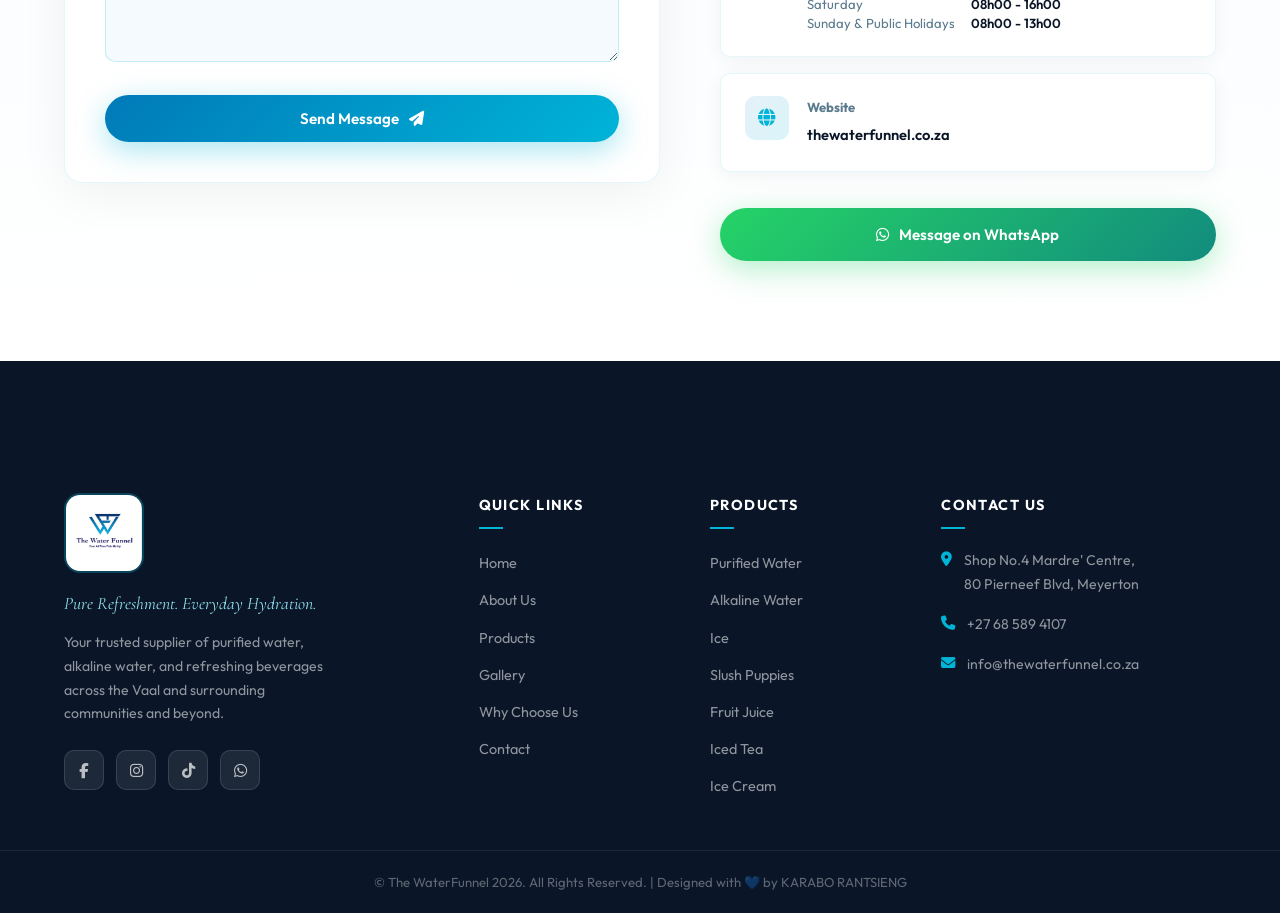
==== commit a7f1bf6b: "new" ====
--- a/index.html
+++ b/index.html
@@ -52,7 +52,7 @@
         Pure, Refreshing<br /><span class="gradient-text">Hydration</span><br />for Every Day
       </h1>
       <p class="hero-sub reveal-up delay-2">
-        The WaterFunnel supplies purified and alkaline water plus a range of refreshing beverages to keep you cool and hydrated.
+        The WaterFunnel (TWF) provides premium hydration and beverage solutions designed for wellness, convenience, and everyday enjoyment.
       </p>
       <div class="hero-buttons reveal-up delay-3">
         <a href="#products" class="btn btn-primary">
@@ -66,9 +66,30 @@
       <div class="hero-stats reveal-up delay-4">
         <div class="stat"><span class="stat-num">Exceptional</span><span class="stat-label">Customer Service</span></div>
         <div class="stat-divider"></div>
-        <div class="stat"><span class="stat-num">8+</span><span class="stat-label">Products</span></div>
+        <div class="stat"><span class="stat-num">10+</span><span class="stat-label">Products Categories</span></div>
         <div class="stat-divider"></div>
         <div class="stat"><span class="stat-num">pH9+</span><span class="stat-label">Alkaline</span></div>
+      </div>
+    </div>
+  </section>
+
+  <!-- ===== NEWS & ANNOUNCEMENTS ===== -->
+  <section class="trust-section section-pad" aria-labelledby="announcements-title">
+    <div class="container">
+      <div class="section-header text-center reveal-up">
+        <div class="section-label">News &amp; Announcements</div>
+        <h2 class="section-title" id="announcements-title">What’s <span class="accent">New</span></h2>
+      </div>
+      <div class="trust-grid announcements-grid reveal-up delay-1">
+        <article class="trust-card">
+          <div class="trust-icon"><i class="fas fa-calendar-days"></i></div>
+          <p>The WaterFunnel is proud to be part of the exhibitors at the 15th Annual ABSA ESD Expo 2026, taking place 15–16 September 2026 at Gallagher Estate.</p>
+          <!-- INSERT EXPO LINK HERE -->
+        </article>
+        <article class="trust-card">
+          <div class="trust-icon"><i class="fas fa-box-open"></i></div>
+          <p>The WaterFunnel is now a Courier Guy Point — drop off and collect your parcels with us for added convenience.</p>
+        </article>
       </div>
     </div>
   </section>
@@ -107,25 +128,34 @@
         <div class="about-content reveal-right">
           <div class="section-label">Who We Are</div>
           <h2 class="section-title">About <span class="accent">The WaterFunnel</span></h2>
+          <p class="section-sub">Clean, reliable hydration for all occasions.</p>
+          <h3 class="section-title">Our <span class="accent">Story</span></h3>
           <p class="about-desc">
             Established in 2020, The WaterFunnel provides clean, reliable, high-quality hydration solutions across South Africa — from purified and alkaline water to refreshing juices, ice, and more.
           </p>
-          <div class="homepage-credentials">
-            <article class="homepage-credential-card">
-              <div class="homepage-credential-icon"><i class="fas fa-certificate"></i></div>
-              <h3>Level 1 B-BBEE Contributor</h3>
-            </article>
-            <article class="homepage-credential-card">
-              <div class="homepage-credential-icon"><i class="fas fa-shield-halved"></i></div>
-              <h3>Registered on the National Treasury's Central Supplier Database</h3>
-            </article>
-            <article class="homepage-credential-card">
-              <div class="homepage-credential-icon"><i class="fas fa-trophy"></i></div>
-              <h3>Best Water Shop — Best of Vaal Reader's Choice Awards 2026</h3>
-            </article>
-          </div>
+          <h3 class="section-title">About <span class="accent">Us</span></h3>
+          <p class="about-desc">
+            The WaterFunnel is a trusted wellness‑focused beverage brand offering premium Purified Water and Alkaline Water as our core products, produced through advanced purification and pH‑balancing processes to deliver clean, healthy hydration.
+          </p>
+          <p class="about-desc">
+            Complementing our water range is our selection of refreshing fruit juices, crafted from quality ingredients sourced locally, to provide flavour‑rich refreshments. Through our refill model, sustainable packaging options, and commitment to freshness, [SENTENCE INCOMPLETE — awaiting client's closing line before this goes live].
+          </p>
           <a href="about.html" class="btn btn-primary">Learn More About Us <i class="fas fa-arrow-right"></i></a>
         </div>
+      </div>
+      <div class="homepage-credentials">
+        <article class="homepage-credential-card">
+          <div class="homepage-credential-icon"><i class="fas fa-certificate"></i></div>
+          <h3>Level 1 B-BBEE Contributor</h3>
+        </article>
+        <article class="homepage-credential-card">
+          <div class="homepage-credential-icon"><i class="fas fa-shield-halved"></i></div>
+          <h3>Registered on the National Treasury's Central Supplier Database</h3>
+        </article>
+        <article class="homepage-credential-card">
+          <div class="homepage-credential-icon"><i class="fas fa-trophy"></i></div>
+          <h3>Best Water Shop — Best of Vaal Reader's Choice Awards 2026</h3>
+        </article>
       </div>
     </div>
   </section>
@@ -142,12 +172,13 @@
 
         <div class="product-card reveal-up delay-1">
           <div class="product-img-wrap">
-            <img src="Bottled Water.jpeg" alt="Purified Still Water" />
+            <!-- REPLACE WITH CLIENT PHOTO: purified water single units -->
             <div class="product-overlay"><span>Crisp &amp; Clean</span></div>
           </div>
           <div class="product-info">
             <h3>Purified Still Water</h3>
             <p>Filtered to perfection for crisp, clean, and refreshing everyday hydration.</p>
+            <div class="chip-list"><span>330ml</span><span>500ml</span><span>760ml</span><span>1L</span><span>1.5L</span><span>5L</span><span>10L</span><span>bottled/pre-packed</span></div>
           </div>
         </div>
 
@@ -159,6 +190,7 @@
           <div class="product-info">
             <h3>Alkaline Water</h3>
             <p>High-pH alkaline water to support wellness, energy, and optimal hydration.</p>
+            <div class="chip-list"><span>500ml</span><span>1L</span><span>5L</span><span>10L</span><span>bottled/pre-packed</span></div>
           </div>
         </div>
 
@@ -169,7 +201,7 @@
           </div>
           <div class="product-info">
             <h3>H2Glo Flavoured Water</h3>
-            <p>Refreshing flavoured water for a delicious way to stay hydrated.</p>
+            <p>Sugar-free, vitamin-C infused sparkling flavoured water endorsed by Diabetes SA and the Heart &amp; Stroke Foundation SA.</p>
           </div>
         </div>
 
@@ -219,7 +251,7 @@
 
         <div class="product-card reveal-up delay-2">
           <div class="product-img-wrap">
-            <img src="catalogue1.jpg" alt="Event and Corporate Supply" />
+            <!-- REPLACE WITH CLIENT PHOTO: ETS event photo -->
             <div class="product-overlay"><span>Reliable Supply</span></div>
           </div>
           <div class="product-info">
@@ -229,6 +261,33 @@
         </div>
 
       </div>
+    </div>
+  </section>
+
+  <!-- ===== WATER QUALITY & SUSTAINABILITY ===== -->
+  <section class="why-us section-pad" aria-labelledby="quality-title">
+    <div class="container">
+      <div class="section-header text-center reveal-up">
+        <div class="section-label">Our Standards</div>
+        <h2 class="section-title" id="quality-title">Our Water Purification <span class="accent">Process</span></h2>
+        <p class="section-sub">We use reverse osmosis technology to remove impurities and contaminants, complemented by the UV-light for bacteria; as well as the alkaline filtration to balance pH levels. This ensures every drop meets our premium quality standards.</p>
+      </div>
+      <div class="why-grid">
+        <article class="why-card reveal-up delay-1"><div class="why-icon"><i class="fas fa-filter"></i></div><h3>Reverse Osmosis</h3></article>
+        <article class="why-card reveal-up delay-2"><div class="why-icon"><i class="fas fa-sun"></i></div><h3>UV-Light for Bacteria</h3></article>
+        <article class="why-card reveal-up delay-3"><div class="why-icon"><i class="fas fa-flask"></i></div><h3>Alkaline Filtration</h3></article>
+      </div>
+      <div class="section-header text-center reveal-up" style="margin-top: 80px; margin-bottom: 40px;">
+        <div class="section-label">Our Commitment</div>
+        <h2 class="section-title">Our <span class="accent">Sustainability Efforts</span></h2>
+        <p class="section-sub">We actively minimize environmental impact by:</p>
+      </div>
+      <ul class="why-grid">
+        <li class="why-card reveal-up delay-1"><div class="why-icon"><i class="fas fa-recycle"></i></div><h3>Using BPA-free recyclable and reusable bottles</h3></li>
+        <li class="why-card reveal-up delay-2"><div class="why-icon"><i class="fas fa-faucet"></i></div><h3>Offering refill stations to reduce plastic waste</h3></li>
+        <li class="why-card reveal-up delay-3"><div class="why-icon"><i class="fas fa-bolt"></i></div><h3>Gradually investing in energy-efficient purification and refrigeration systems</h3></li>
+        <li class="why-card reveal-up delay-1"><div class="why-icon"><i class="fas fa-location-dot"></i></div><h3>Sourcing materials locally to reduce our carbon footprint</h3></li>
+      </ul>
     </div>
   </section>
 
@@ -529,7 +588,7 @@
           <div class="footer-brand">
             <img src="logo.jpg" alt="The WaterFunnel" class="footer-logo" />
             <p class="footer-tagline">Pure Refreshment. Everyday Hydration.</p>
-            <p class="footer-desc">Your trusted supplier of purified water, alkaline water, and refreshing beverages across the Vaal and surrounding communities from Meyerton, South Africa.</p>
+            <p class="footer-desc">Your trusted supplier of purified water, alkaline water, and refreshing beverages across the Vaal and surrounding communities and beyond.</p>
             <div class="social-links">
               <a href="https://www.facebook.com/thewaterfunnel/" aria-label="Facebook"><i class="fab fa-facebook-f"></i></a>
               <a href="https://www.instagram.com/thewaterfunnel/" aria-label="Instagram"><i class="fab fa-instagram"></i></a>
--- a/style.css
+++ b/style.css
@@ -361,12 +361,13 @@
 /* ===== HERO ===== */
 .hero {
   position: relative;
-  height: 100vh;
-  min-height: 700px;
+  height: auto;
+  min-height: 780px;
   display: flex;
   align-items: flex-start;
   justify-content: center;
   overflow: hidden;
+  padding: 104px 0 80px;
 }
 
 .hero-video-wrap {
@@ -400,7 +401,7 @@
   text-align: center;
   padding: 0 24px;
   max-width: 800px;
-  margin-top: 104px;
+  margin-top: 0;
 }
 
 .hero-badge {
@@ -531,13 +532,14 @@
   display: grid;
   grid-template-columns: 1.08fr 0.92fr;
   gap: 64px;
-  align-items: start;
+  align-items: stretch;
 }
 
 .about-images {
   position: relative;
   display: flex;
   justify-content: center;
+  height: 100%;
 }
 
 .about-img-main {
@@ -552,13 +554,14 @@
   position: relative;
   width: 100%;
   max-width: none;
-  height: clamp(500px, 44vw, 528px);
+  height: 100%;
+  min-height: 528px;
   border-radius: var(--radius);
   overflow: hidden;
   border: 5px solid var(--white);
   box-shadow: 0 20px 60px rgba(0,0,0,0.15);
 }
-.about-img-secondary img { width: 100%; height: 100%; object-fit: cover; object-position: 62% 42%; }
+.about-img-secondary img { width: 100%; height: 100%; object-fit: contain; object-position: center; }
 .about-badge-float {
   position: absolute;
   top: 50%; left: 50%;
@@ -586,9 +589,9 @@
 
 .homepage-credentials {
   display: grid;
-  grid-template-columns: repeat(3, 1fr);
-  gap: 14px;
-  margin: 26px 0 24px;
+  grid-template-columns: repeat(3, minmax(0, 1fr));
+  gap: 24px;
+  margin: 56px 0 0;
 }
 .homepage-credential-card {
   min-height: 156px;
@@ -596,7 +599,7 @@
   flex-direction: column;
   align-items: center;
   justify-content: center;
-  padding: 18px 14px;
+  padding: 24px 20px;
   background: var(--deep-blue);
   border: 1px solid rgba(0,180,216,0.25);
   border-radius: var(--radius-sm);
@@ -605,6 +608,13 @@
 }
 .homepage-credential-icon { color: var(--aqua-light); font-size: 1.8rem; margin-bottom: 12px; }
 .homepage-credential-card h3 { color: var(--white); font-size: 0.82rem; line-height: 1.35; }
+
+.about-content > .btn-primary {
+  display: flex;
+  width: fit-content;
+  margin-left: auto;
+  margin-right: auto;
+}
 
 /* ===== PRODUCTS ===== */
 .products {
@@ -922,6 +932,11 @@
   align-items: stretch;
 }
 
+.announcements-grid {
+  grid-template-columns: repeat(2, minmax(260px, 360px));
+  justify-content: center;
+}
+
 .trust-card {
   min-height: 190px;
   padding: 28px 20px;
@@ -1020,6 +1035,10 @@
   display: grid;
   grid-template-columns: repeat(3, 1fr);
   gap: 28px;
+}
+
+.why-grid > :nth-child(4):last-child {
+  grid-column: 2;
 }
 
 .why-card {
@@ -1405,7 +1424,8 @@
   .catalogue-grid { grid-template-columns: repeat(2, minmax(0, 1fr)); }
   .branding-catalogue-card { grid-template-columns: 1fr; }
   .branding-catalogue-card > img { min-height: 220px; }
-  .about-img-secondary { height: auto; aspect-ratio: 4 / 3; }
+  .about-images { height: auto; }
+  .about-img-secondary { height: auto; min-height: 0; aspect-ratio: 4 / 3; }
   .values-grid { grid-template-columns: repeat(2, 1fr); }
   .awards-grid { gap: 36px; }
   .trust-grid { grid-template-columns: repeat(2, minmax(180px, 1fr)); }
@@ -1453,6 +1473,7 @@
   .hero-stats { gap: 20px; padding: 12px 24px; }
   .products-grid { grid-template-columns: repeat(2, 1fr); }
   .why-grid { grid-template-columns: 1fr; }
+  .why-grid > :nth-child(4):last-child { grid-column: auto; }
   .footer-grid { grid-template-columns: 1fr; }
   .hero-buttons { flex-direction: column; align-items: center; }
   .trust-grid {
@@ -1463,6 +1484,7 @@
     padding: 0;
     overflow-x: visible;
   }
+  .announcements-grid { grid-template-columns: 1fr; }
   .trust-card {
     min-height: 190px;
   }
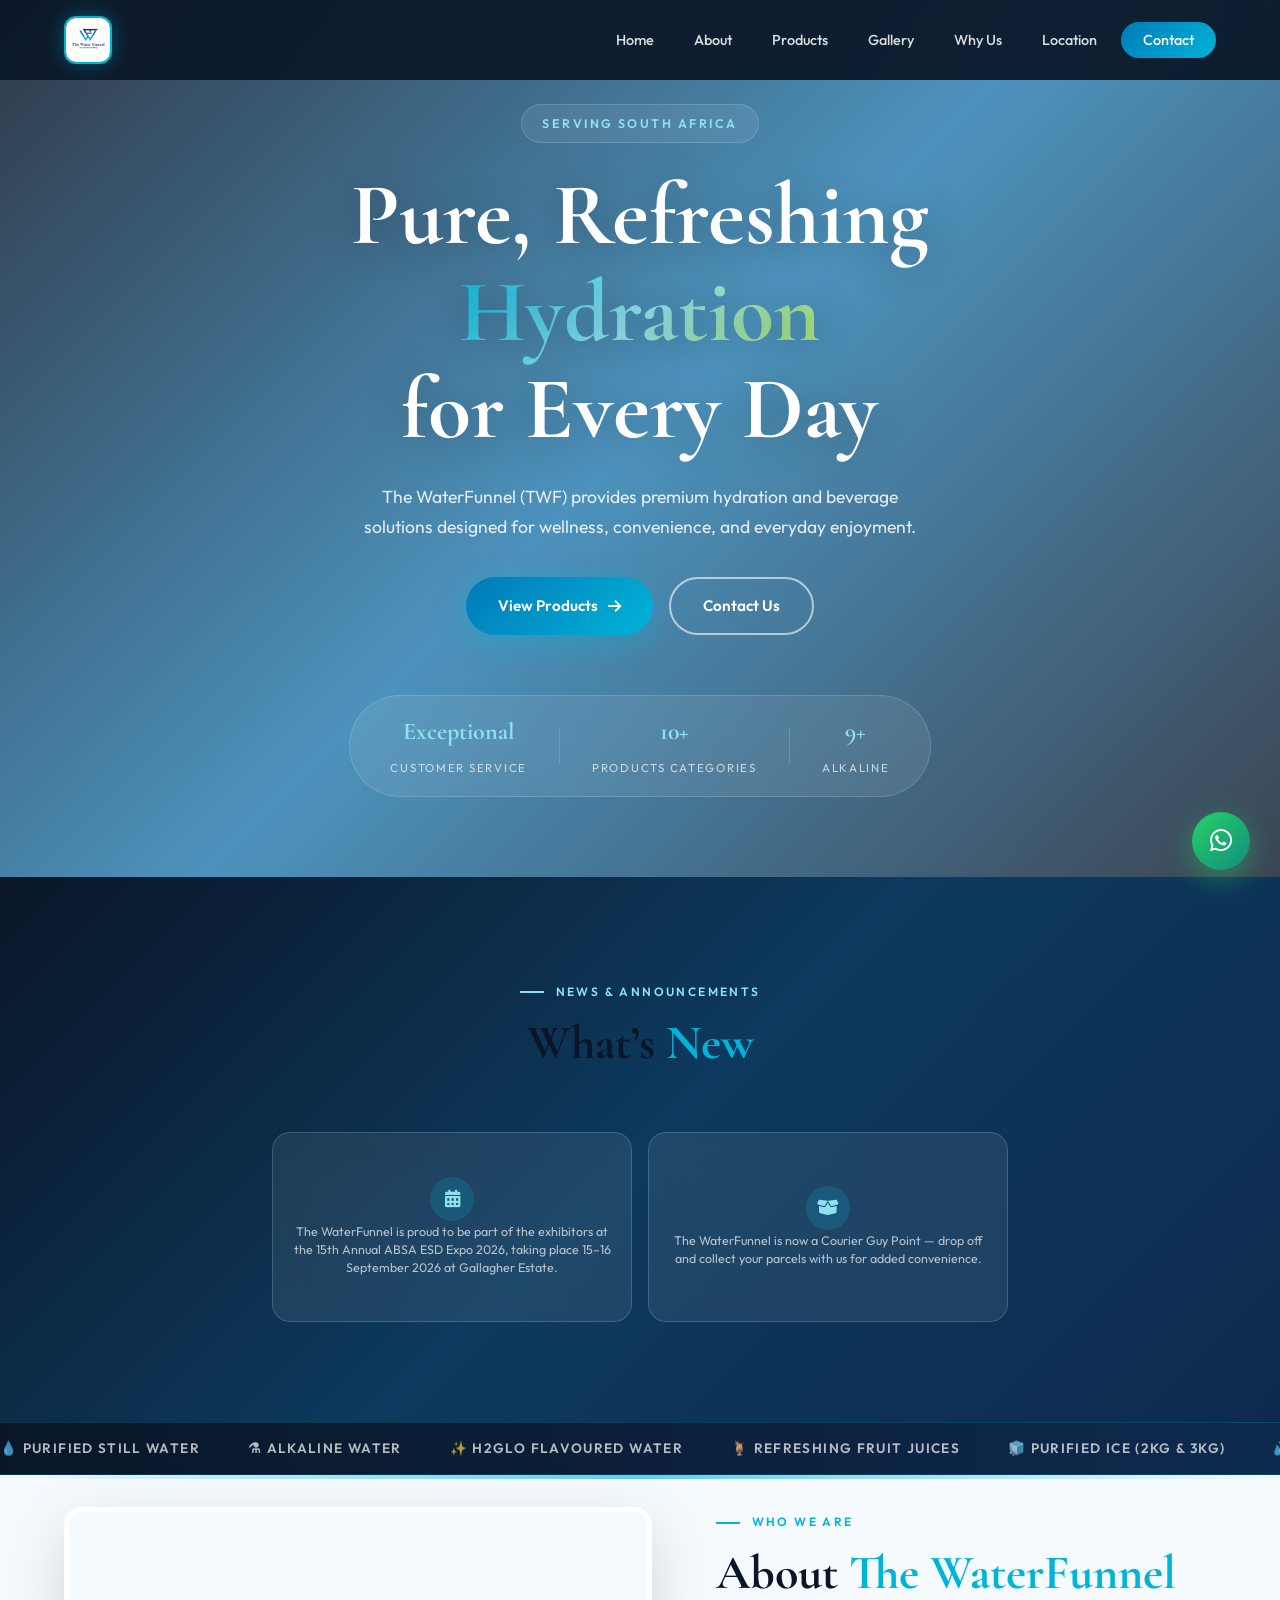
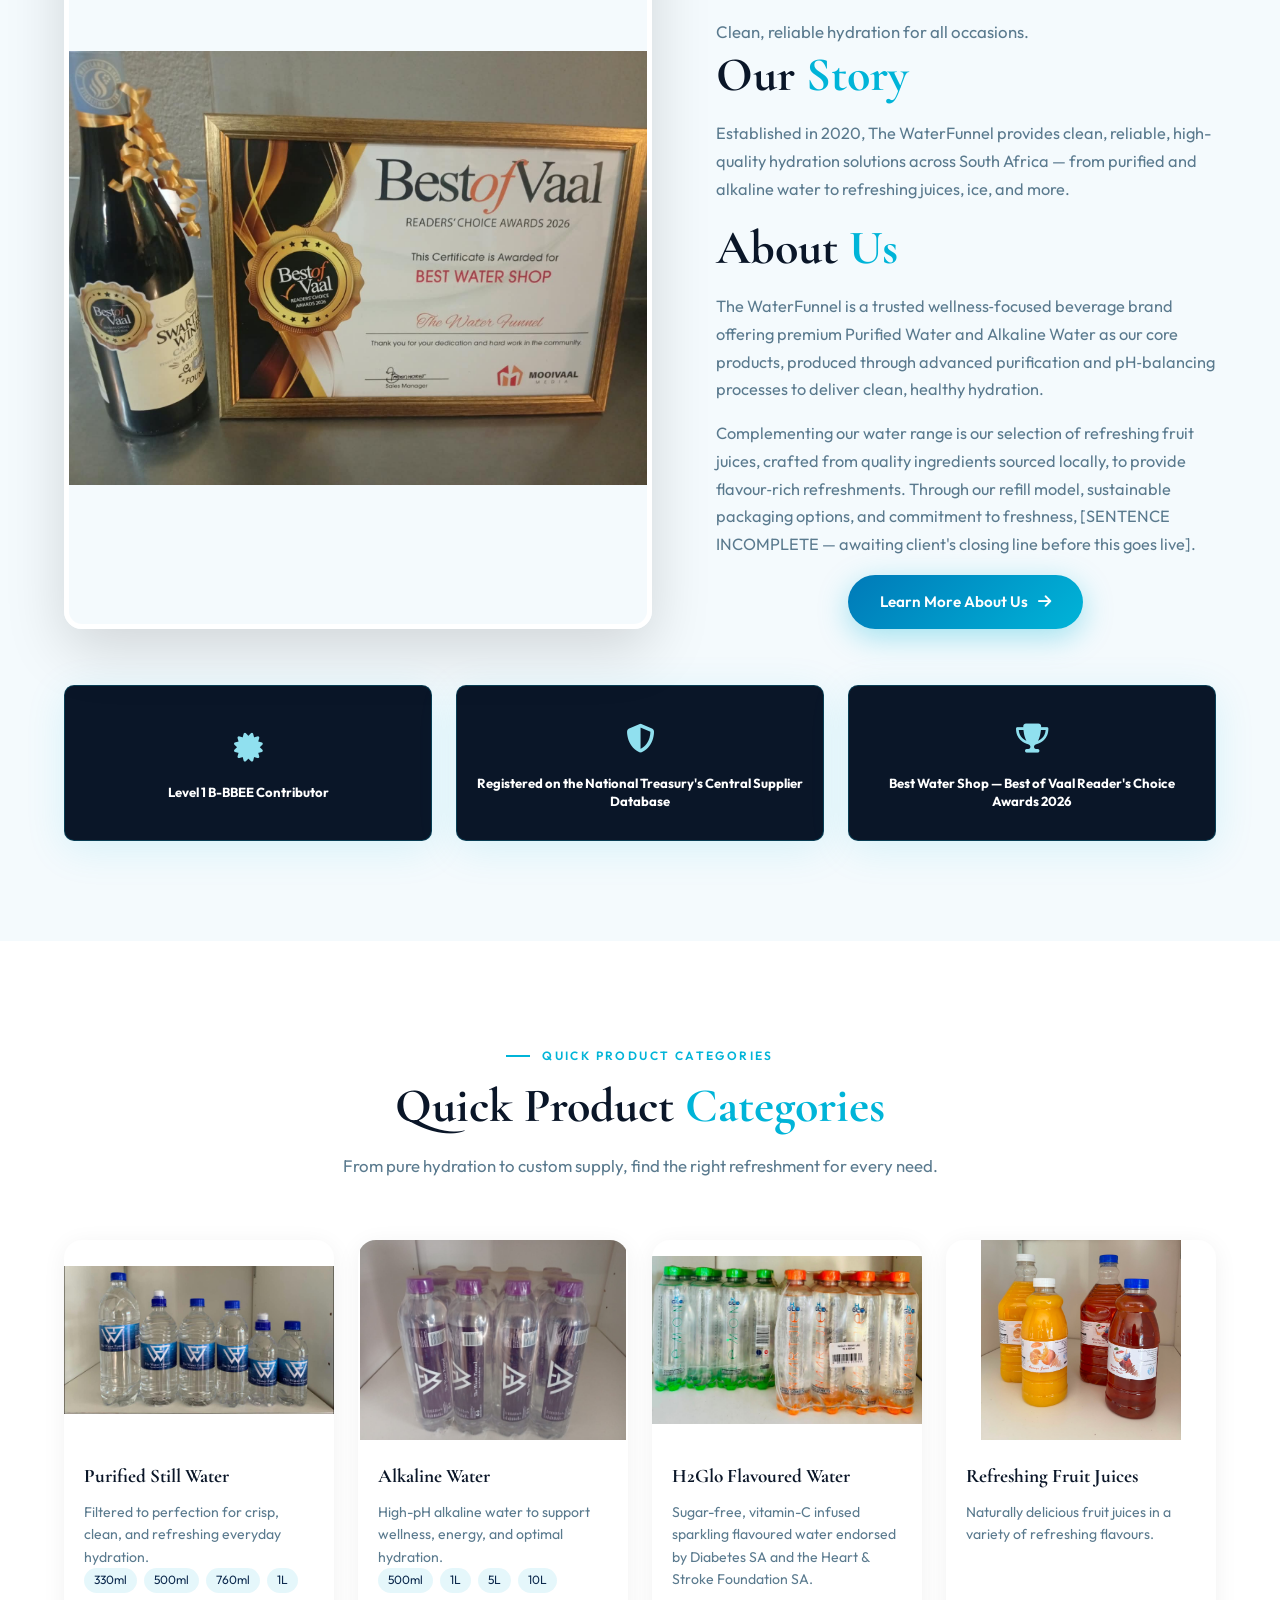
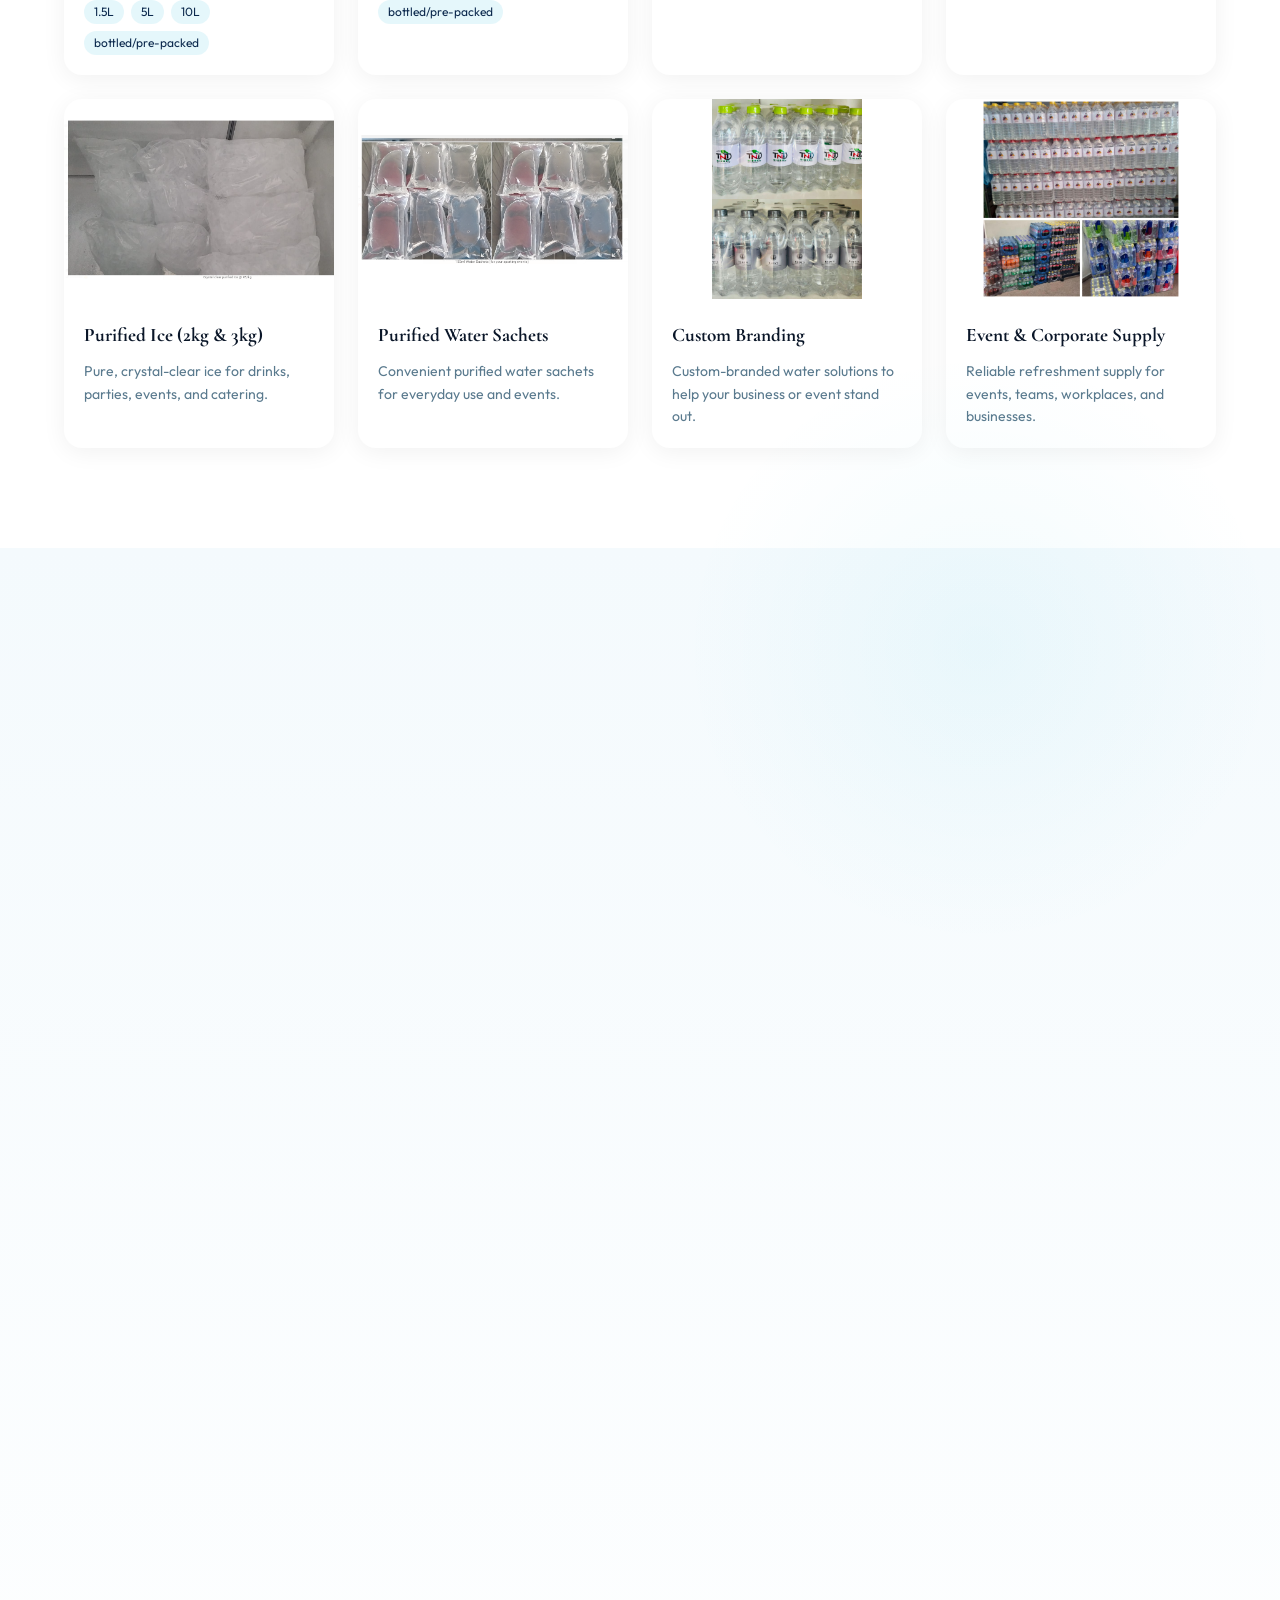
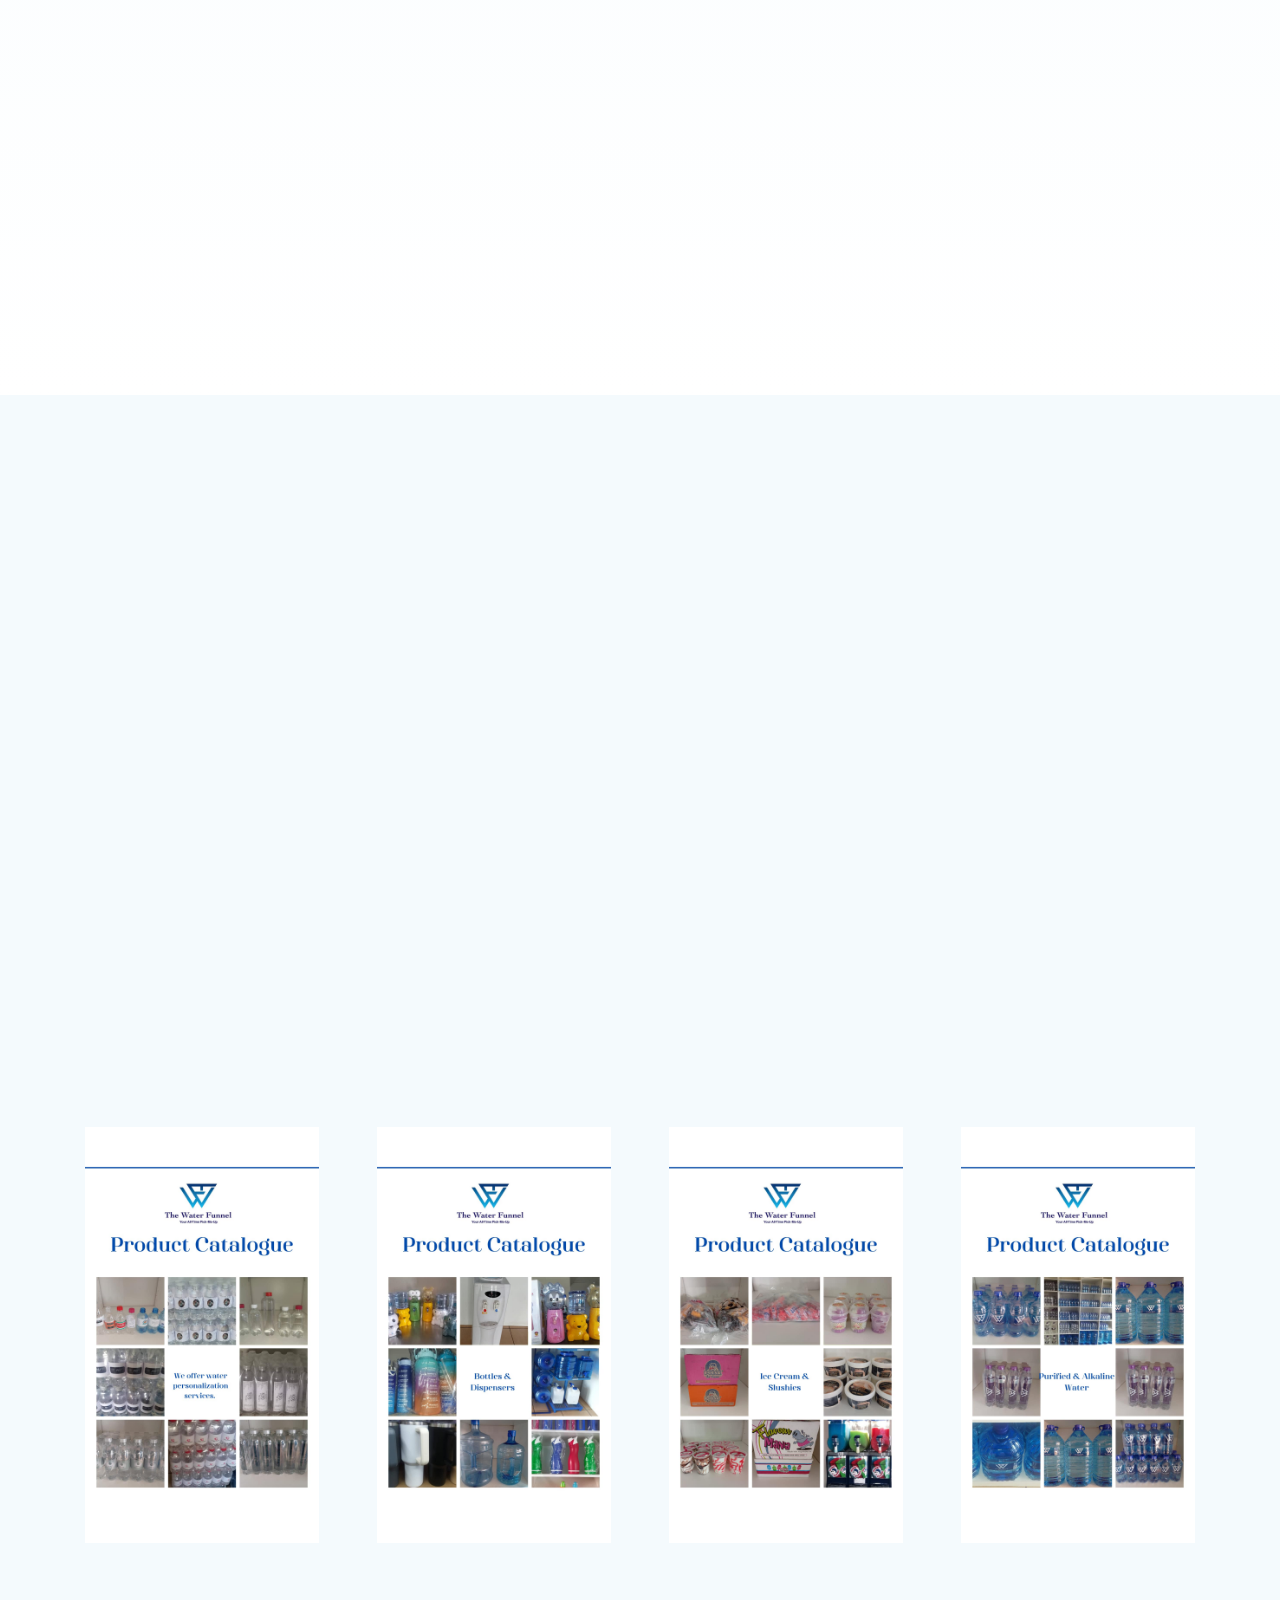
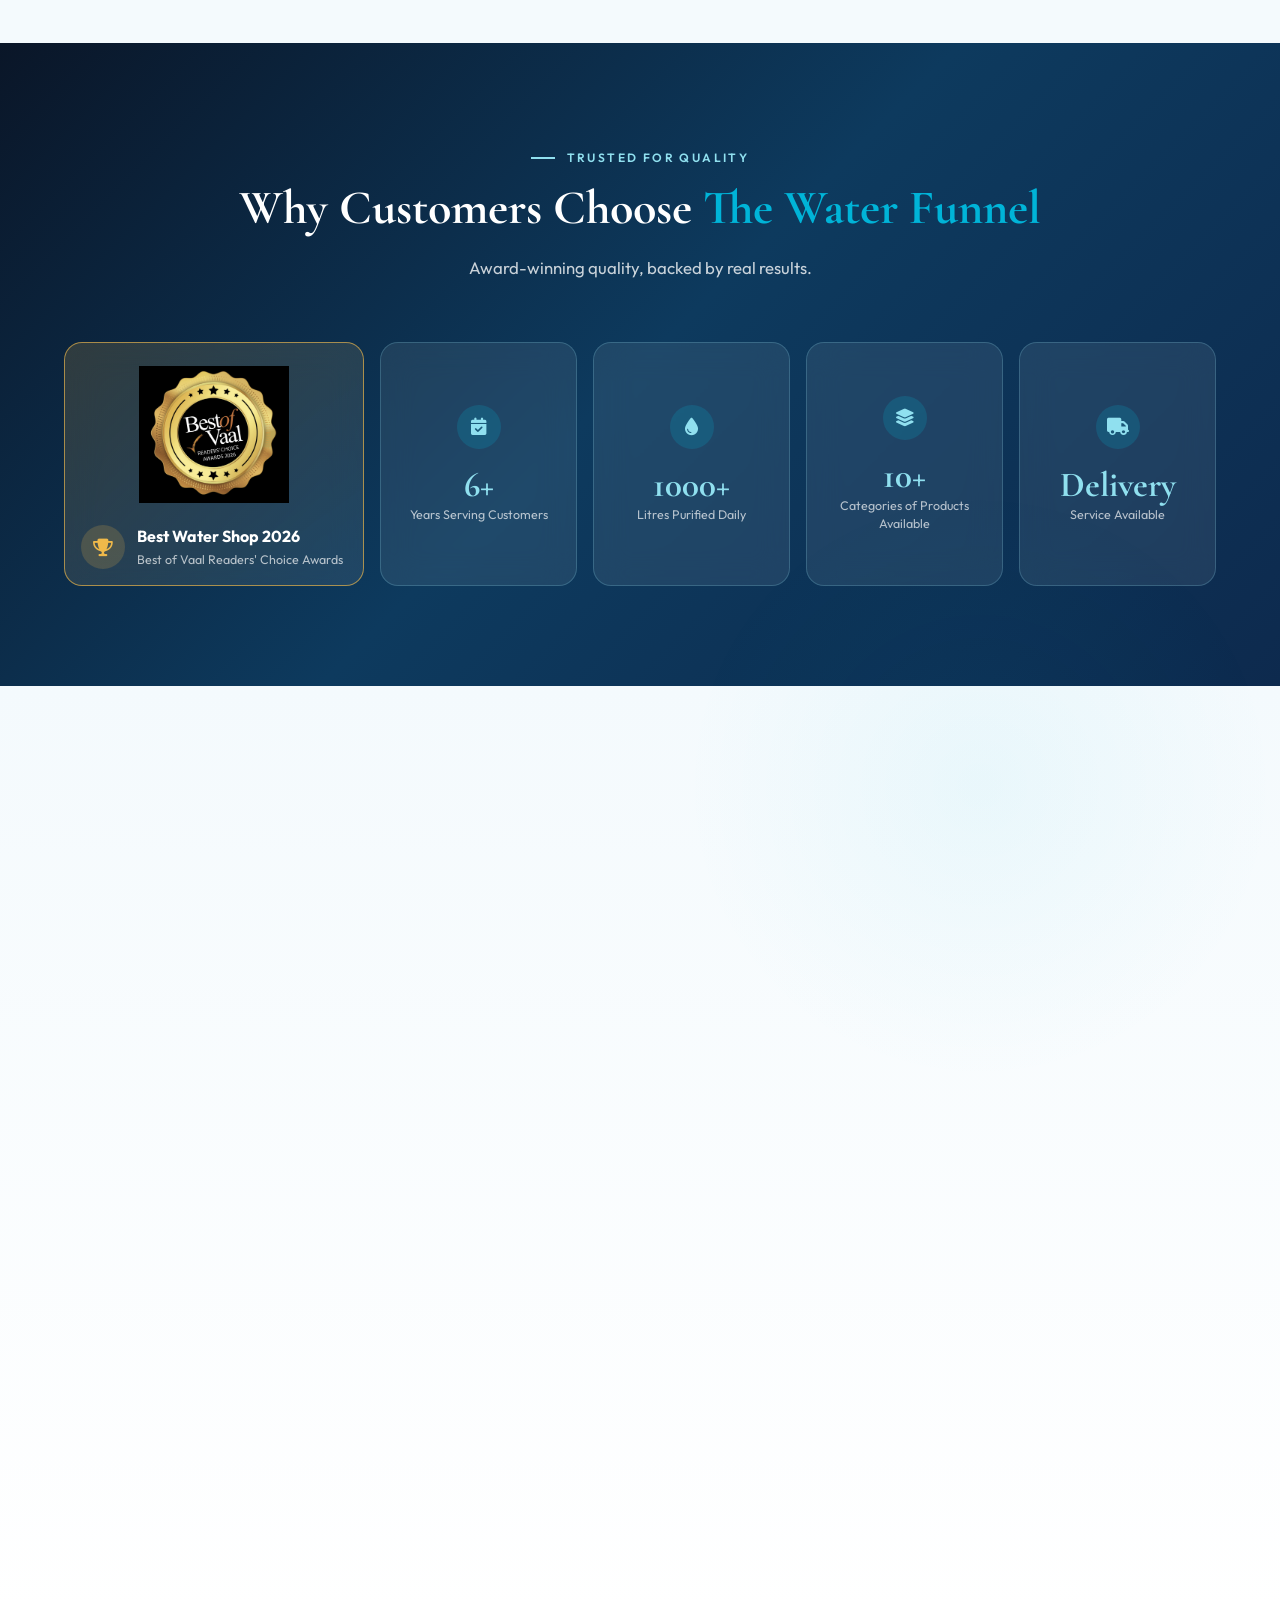
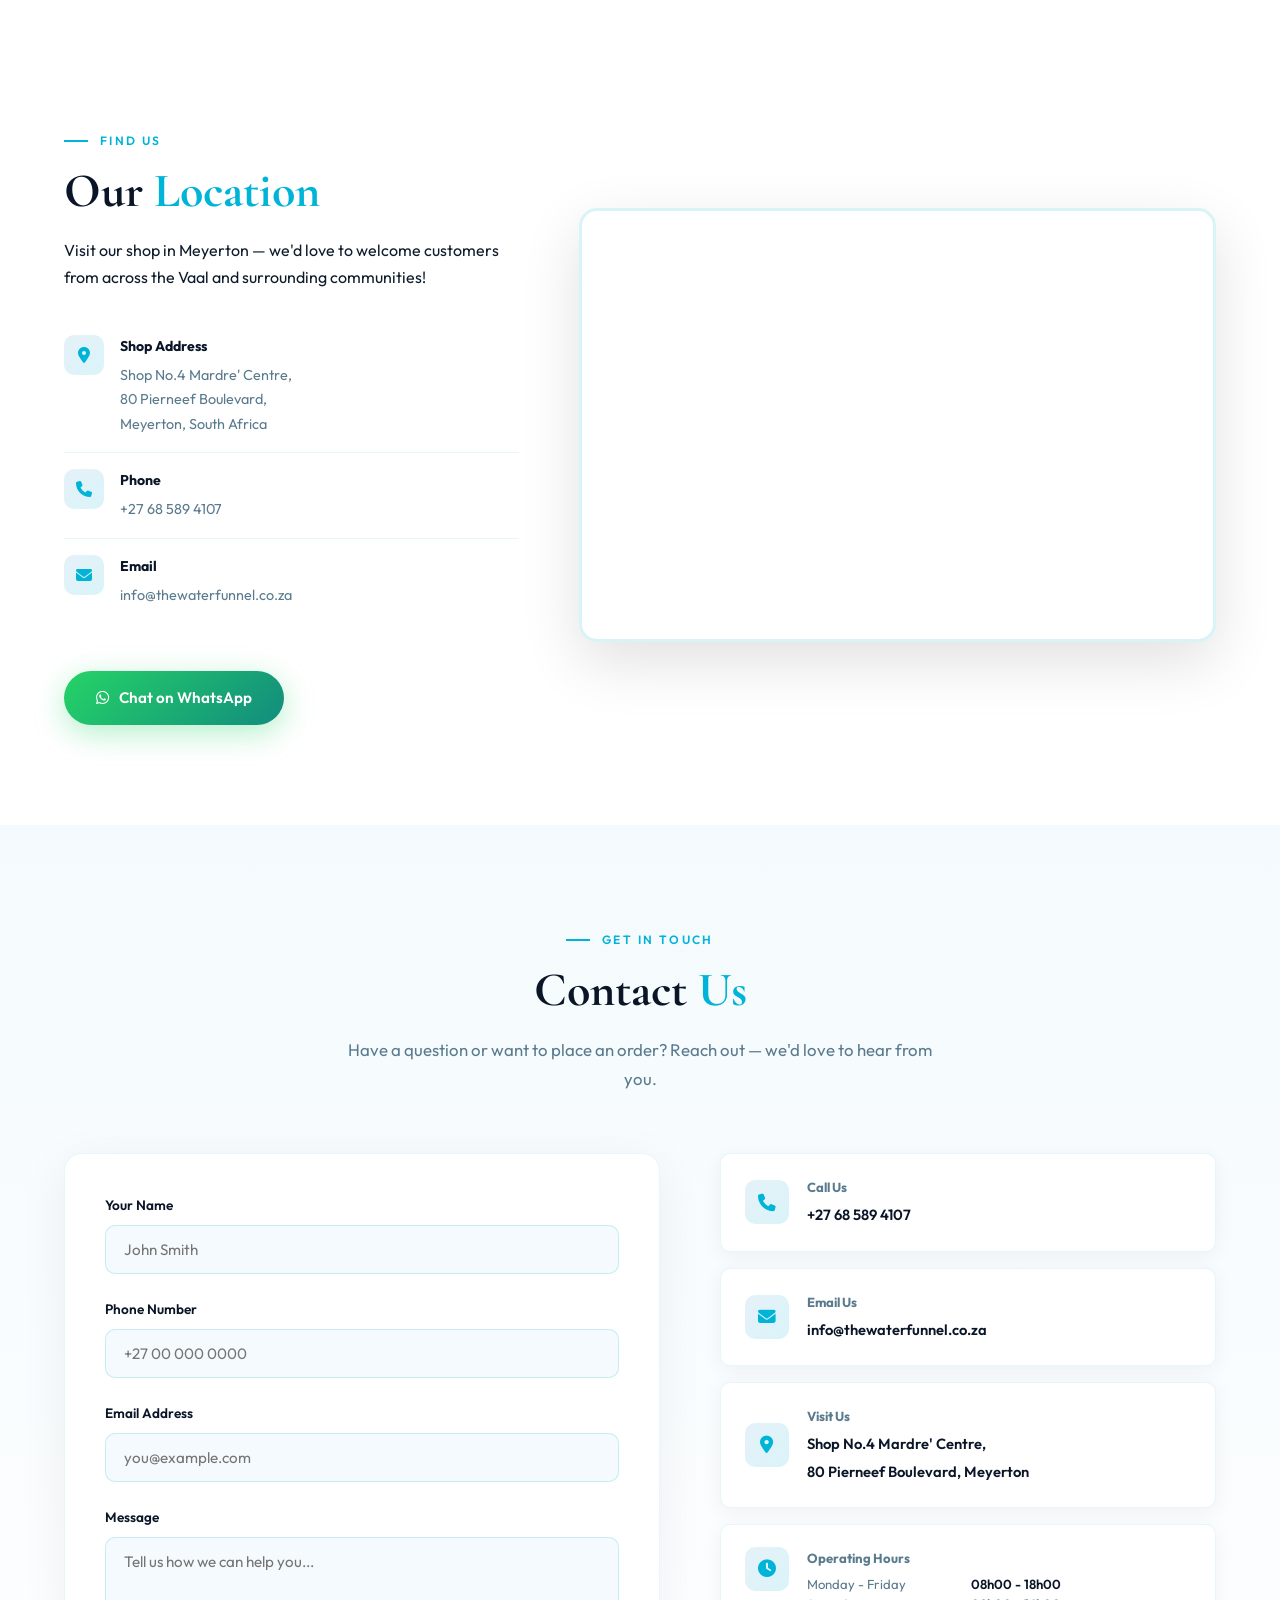
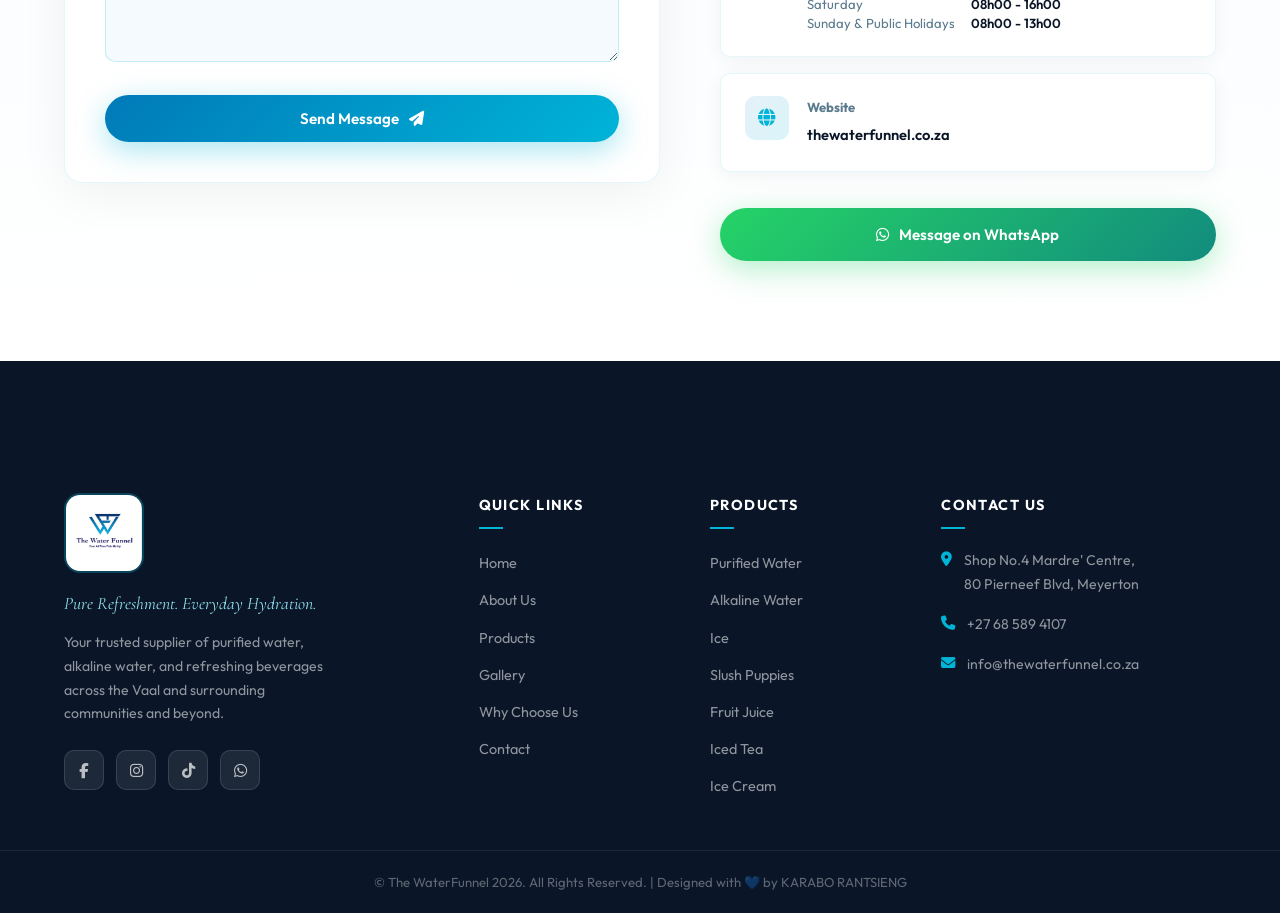
==== commit 02020165: "m" ====
--- a/index.html
+++ b/index.html
@@ -172,7 +172,7 @@
 
         <div class="product-card reveal-up delay-1">
           <div class="product-img-wrap">
-            <!-- REPLACE WITH CLIENT PHOTO: purified water single units -->
+            <img src="Purified still water.jpeg" alt="Purified still water bottles - The WaterFunnel" />
             <div class="product-overlay"><span>Crisp &amp; Clean</span></div>
           </div>
           <div class="product-info">
@@ -196,7 +196,7 @@
 
         <div class="product-card reveal-up delay-3">
           <div class="product-img-wrap">
-            <img src="H2Glo.jpeg" alt="H2Glo Flavoured Water" />
+            <img src="h2o.jpeg" alt="H2Glo Flavoured Water" />
             <div class="product-overlay"><span>Flavoured &amp; Refreshing</span></div>
           </div>
           <div class="product-info">
@@ -240,7 +240,7 @@
 
         <div class="product-card reveal-up delay-1">
           <div class="product-img-wrap">
-            <img src="branding.jpeg" alt="Custom Branding" />
+            <img src="branding.jpeg" alt="Custom branded water bottles for events - The WaterFunnel" />
             <div class="product-overlay"><span>Made for You</span></div>
           </div>
           <div class="product-info">
@@ -251,7 +251,7 @@
 
         <div class="product-card reveal-up delay-2">
           <div class="product-img-wrap">
-            <!-- REPLACE WITH CLIENT PHOTO: ETS event photo -->
+            <img src="supply.jpeg" alt="The WaterFunnel at corporate event supply" />
             <div class="product-overlay"><span>Reliable Supply</span></div>
           </div>
           <div class="product-info">
--- a/style.css
+++ b/style.css
@@ -646,6 +646,7 @@
   overflow: hidden;
 }
 .product-img-wrap img {
+  width: 100%;
   height: 100%;
   object-fit: contain;
   transition: transform 0.6s ease;
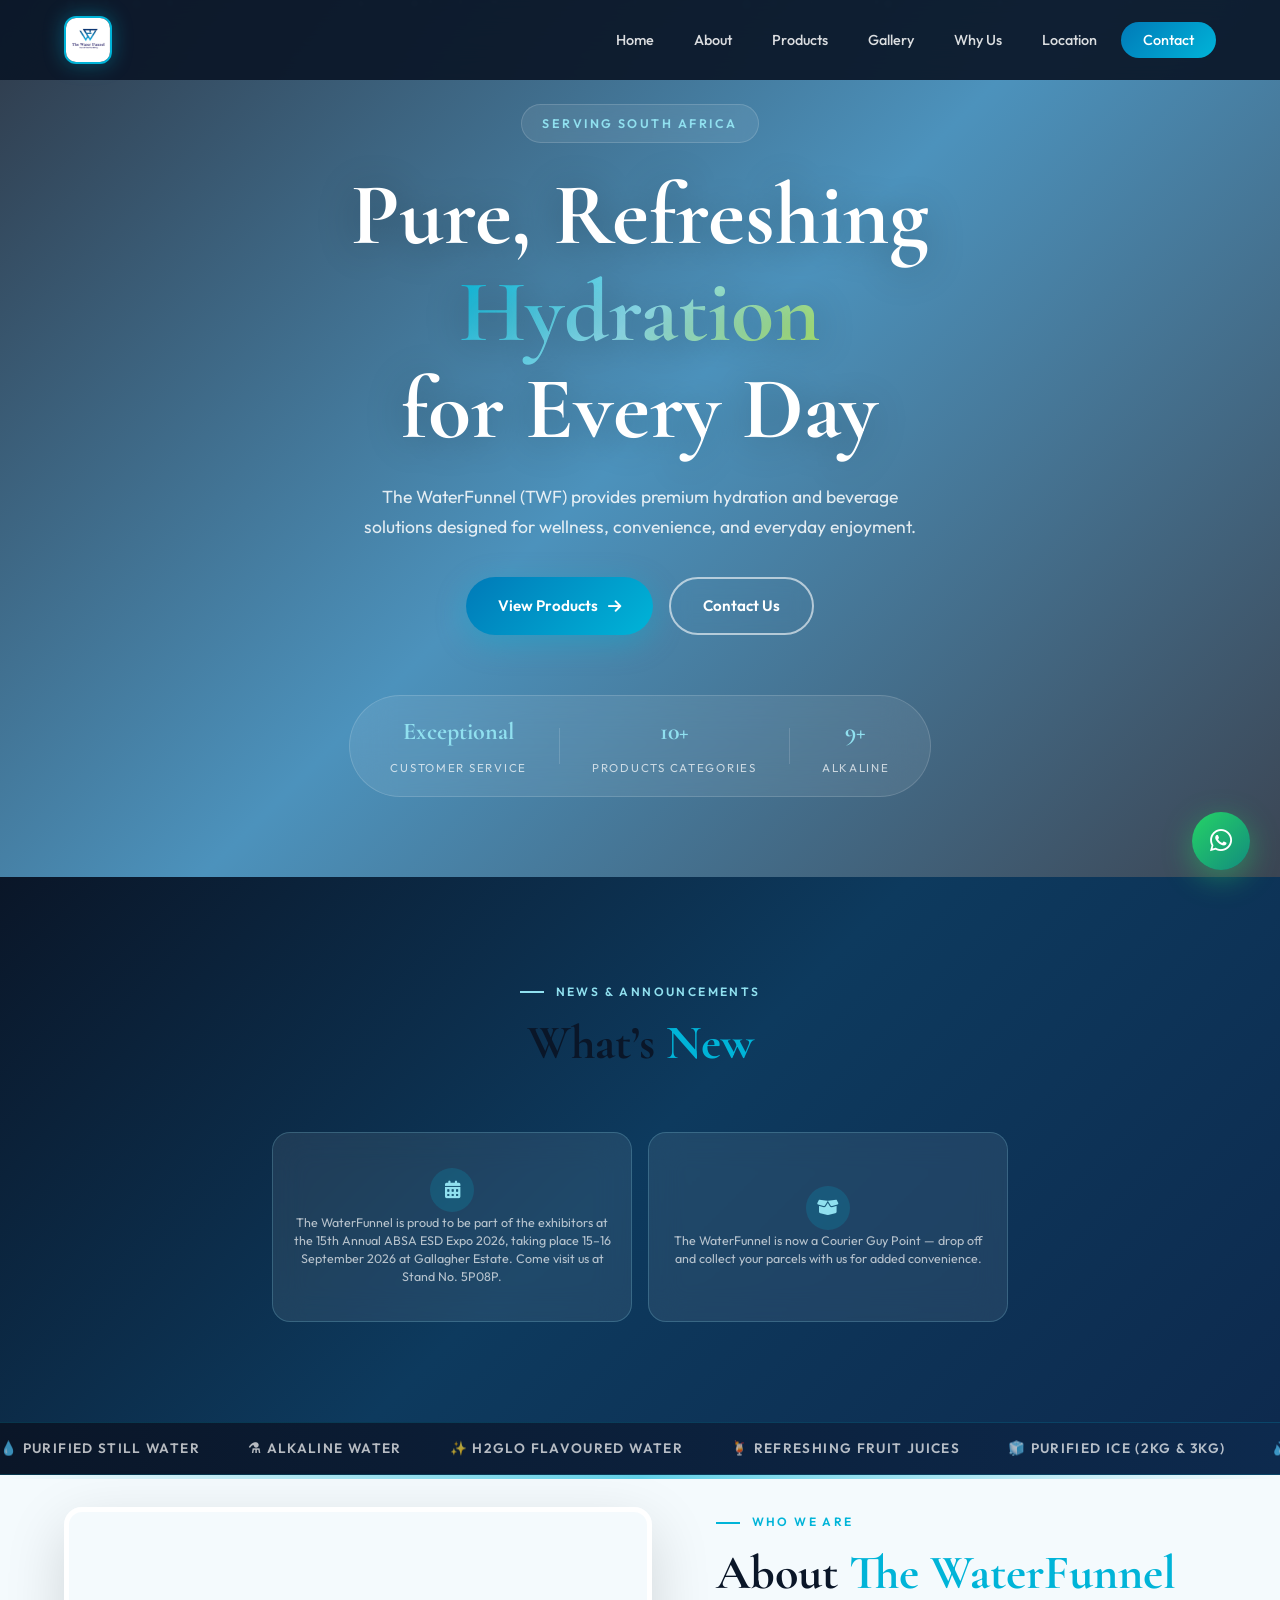
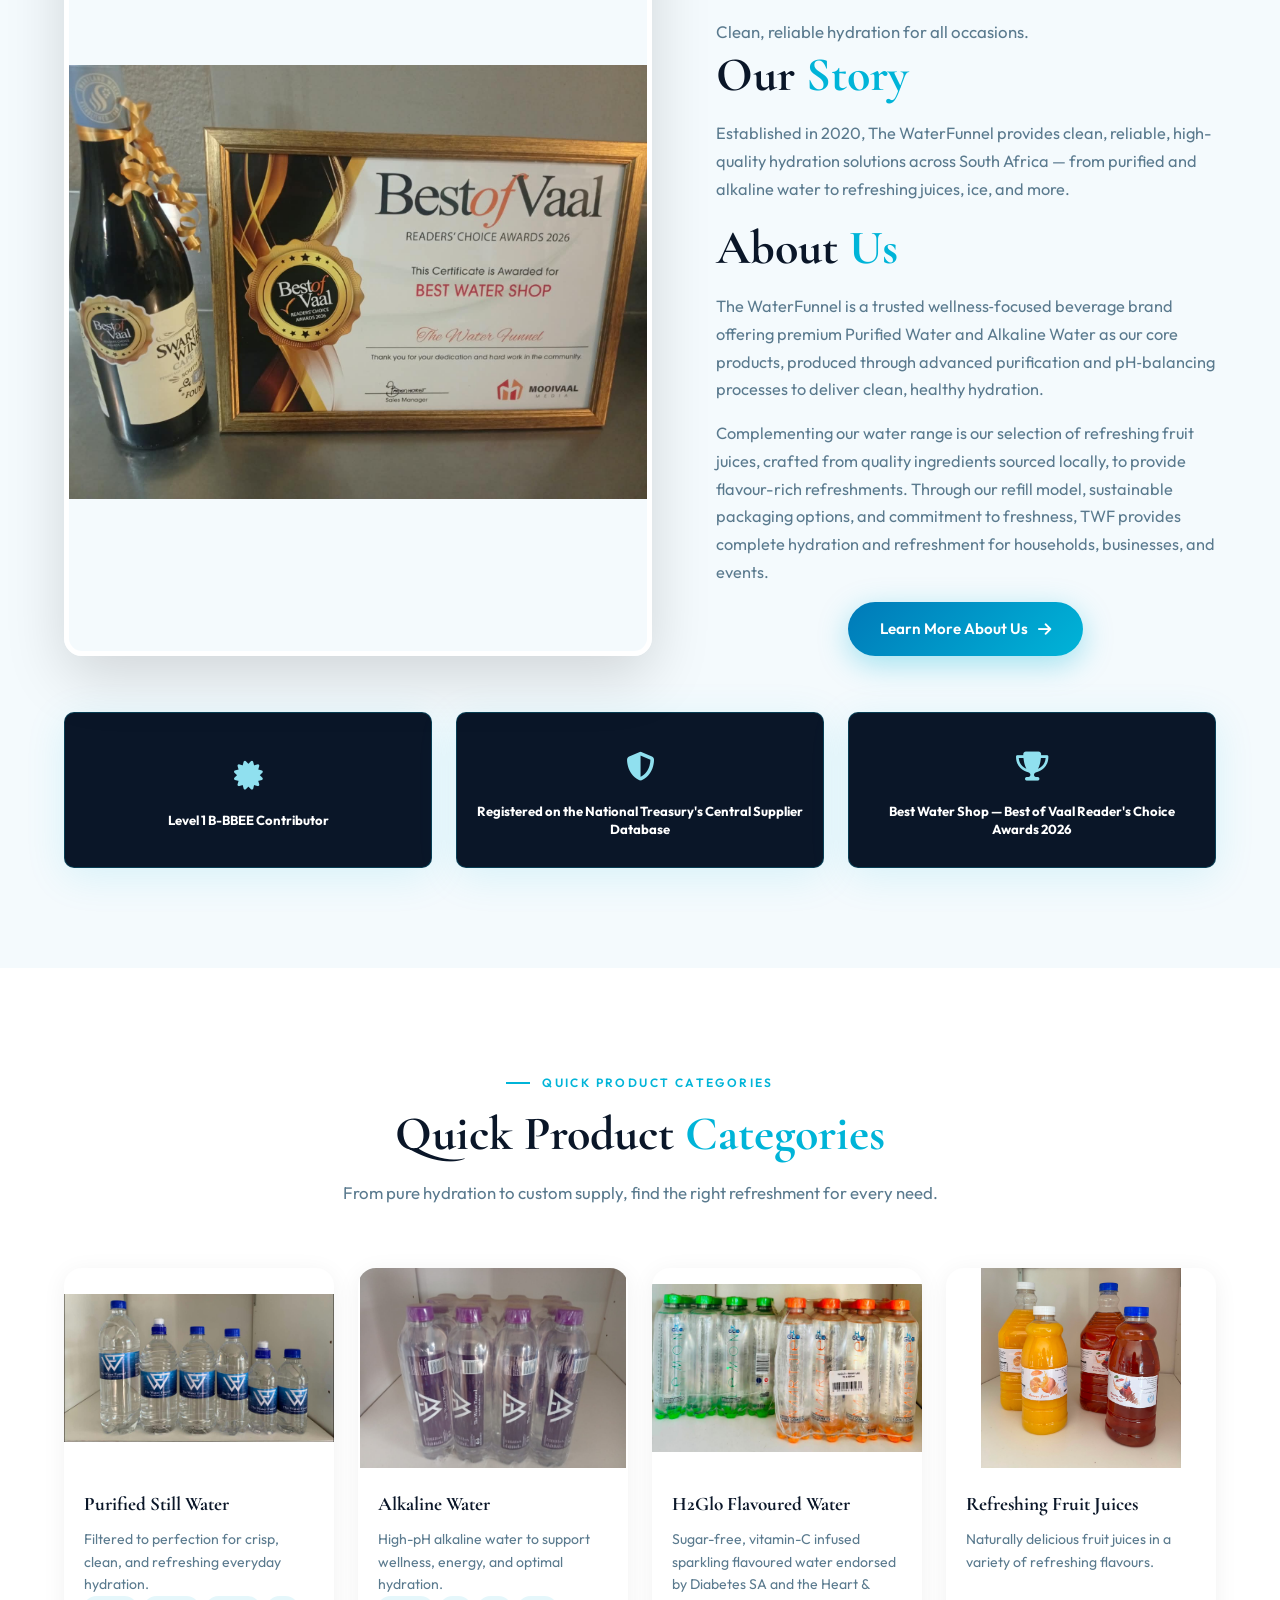
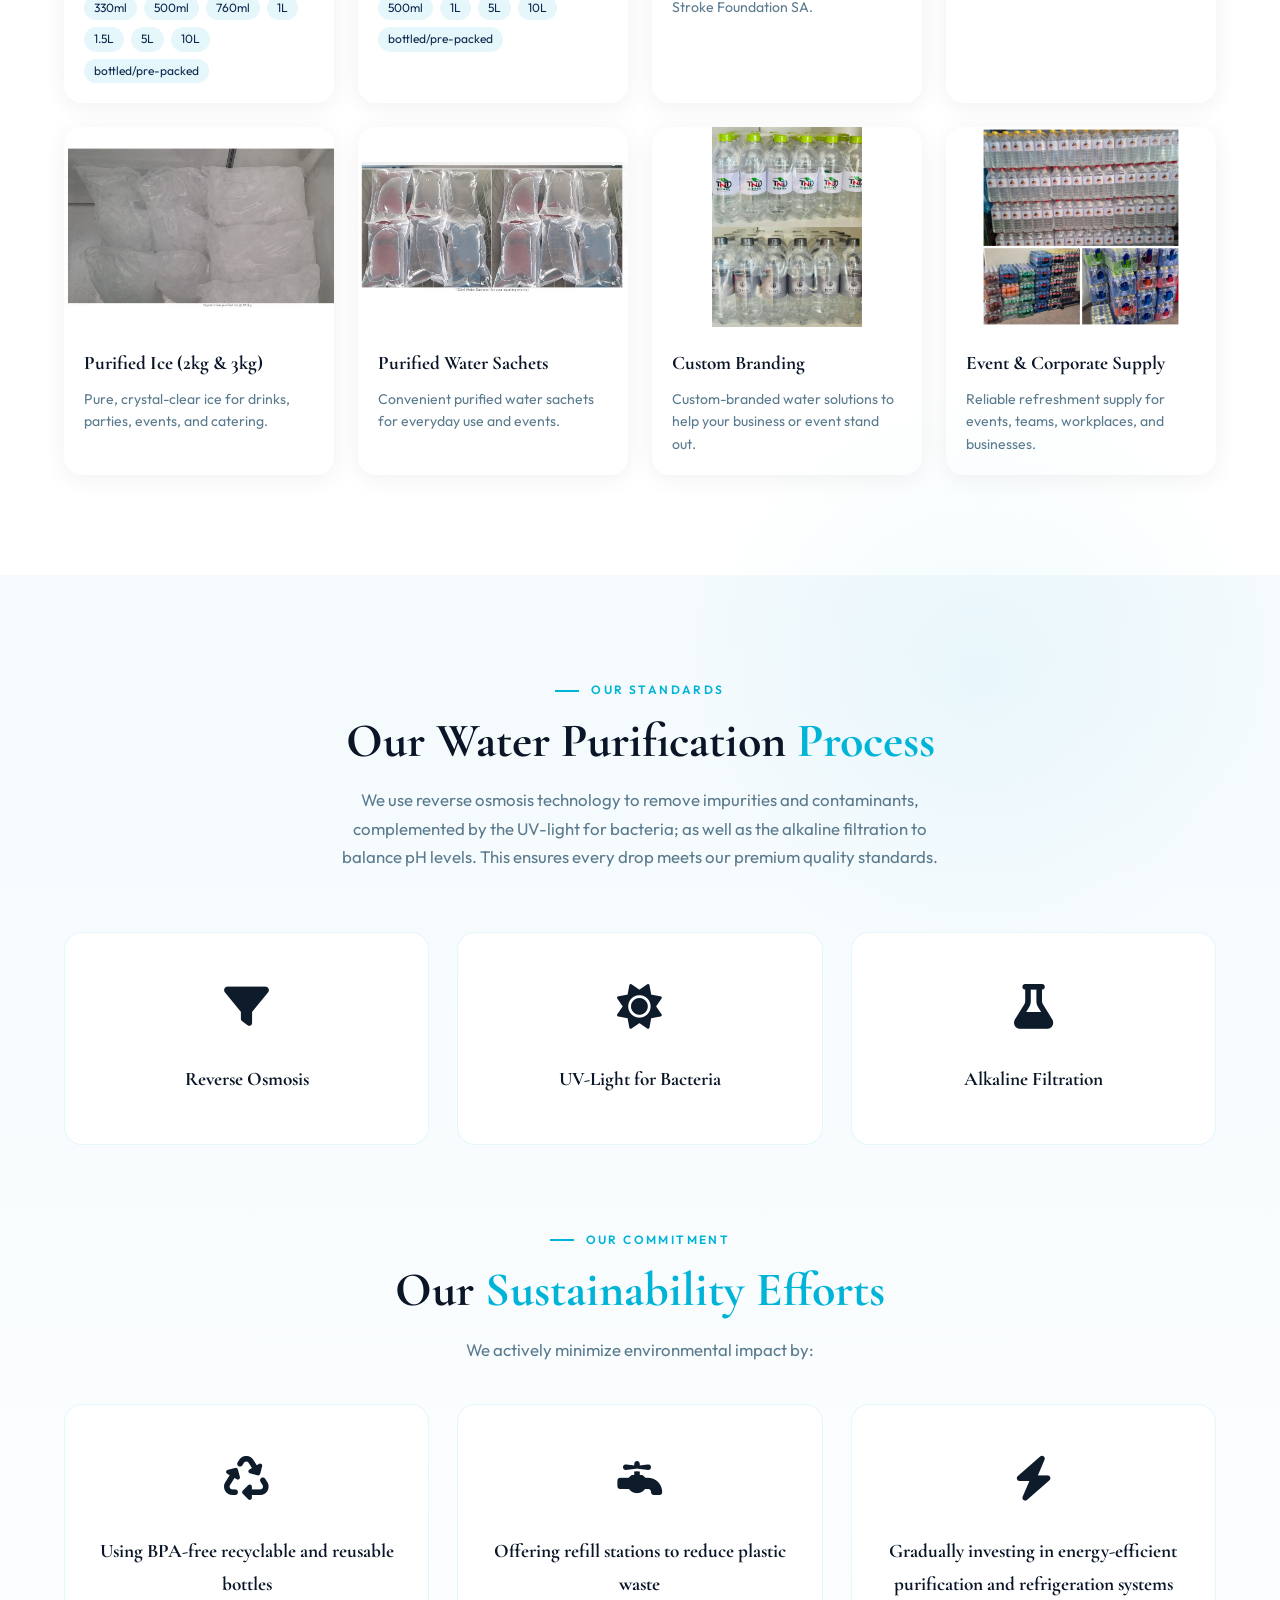
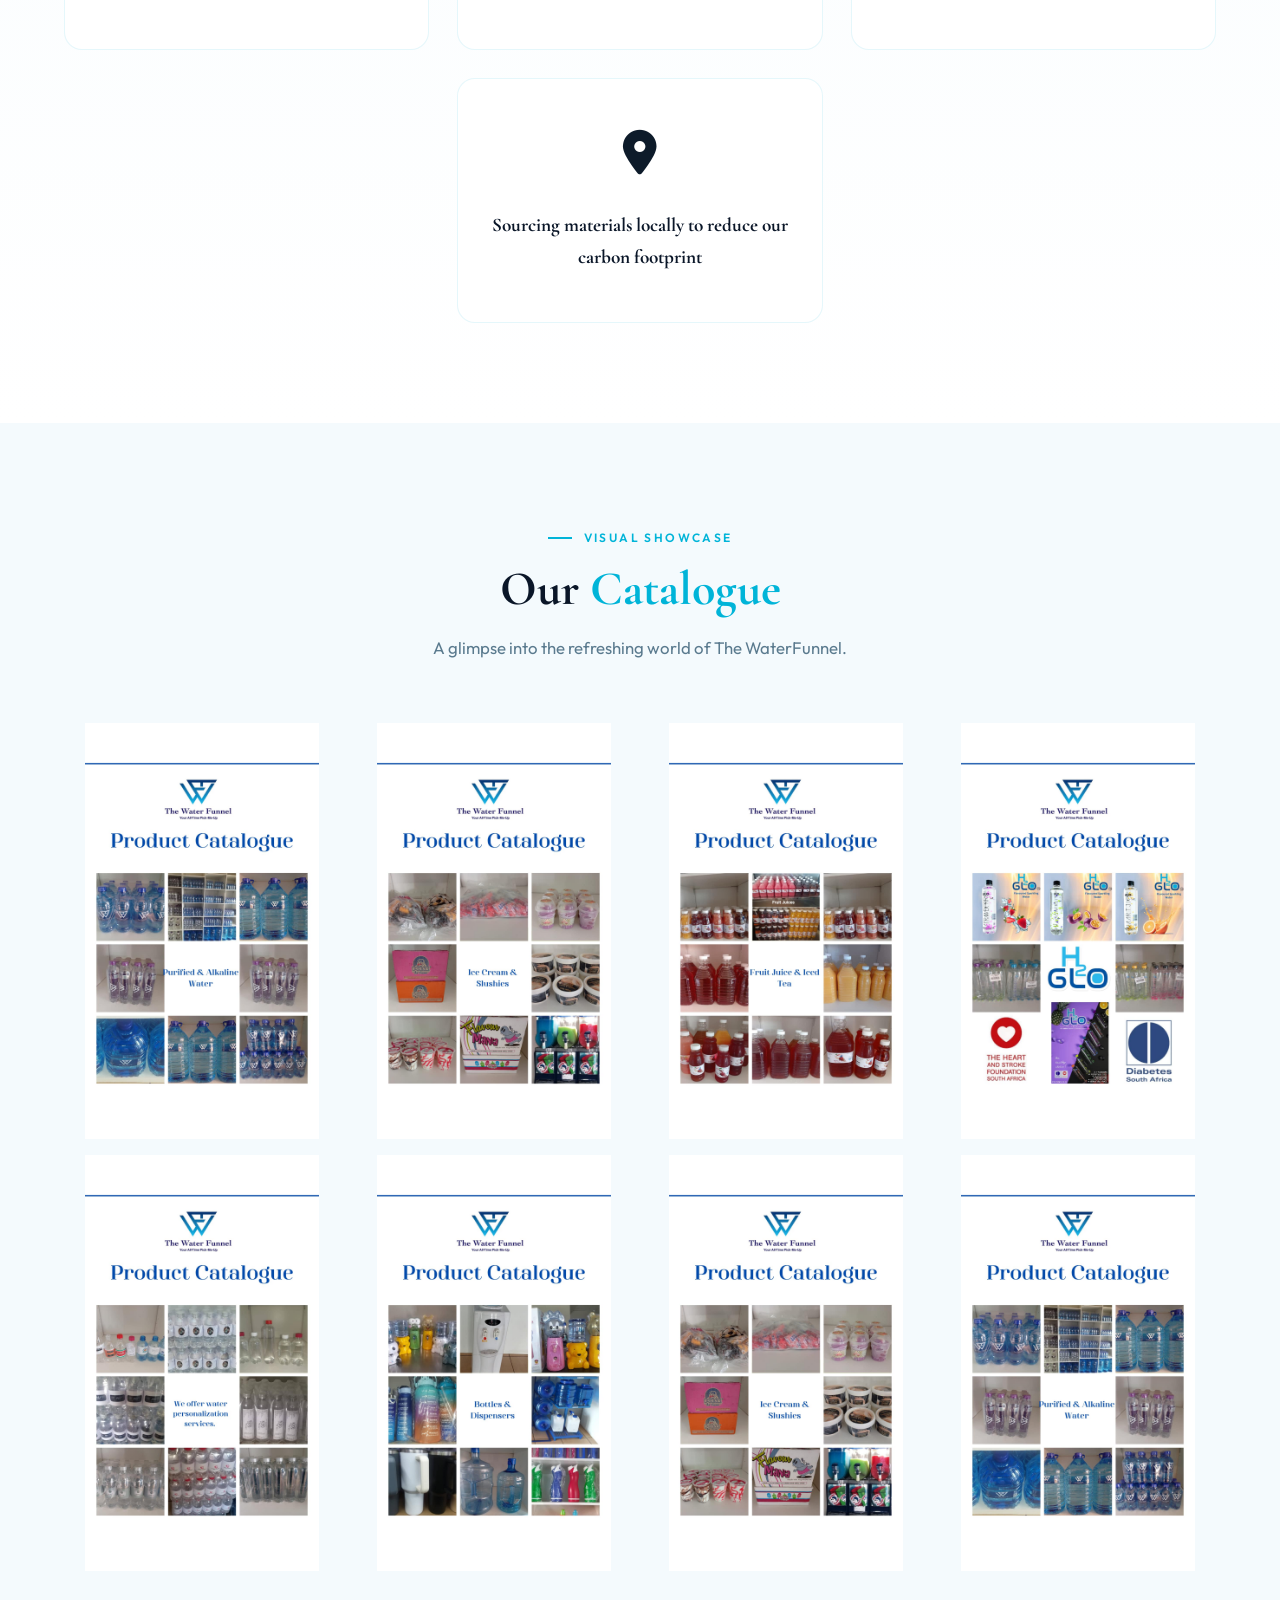
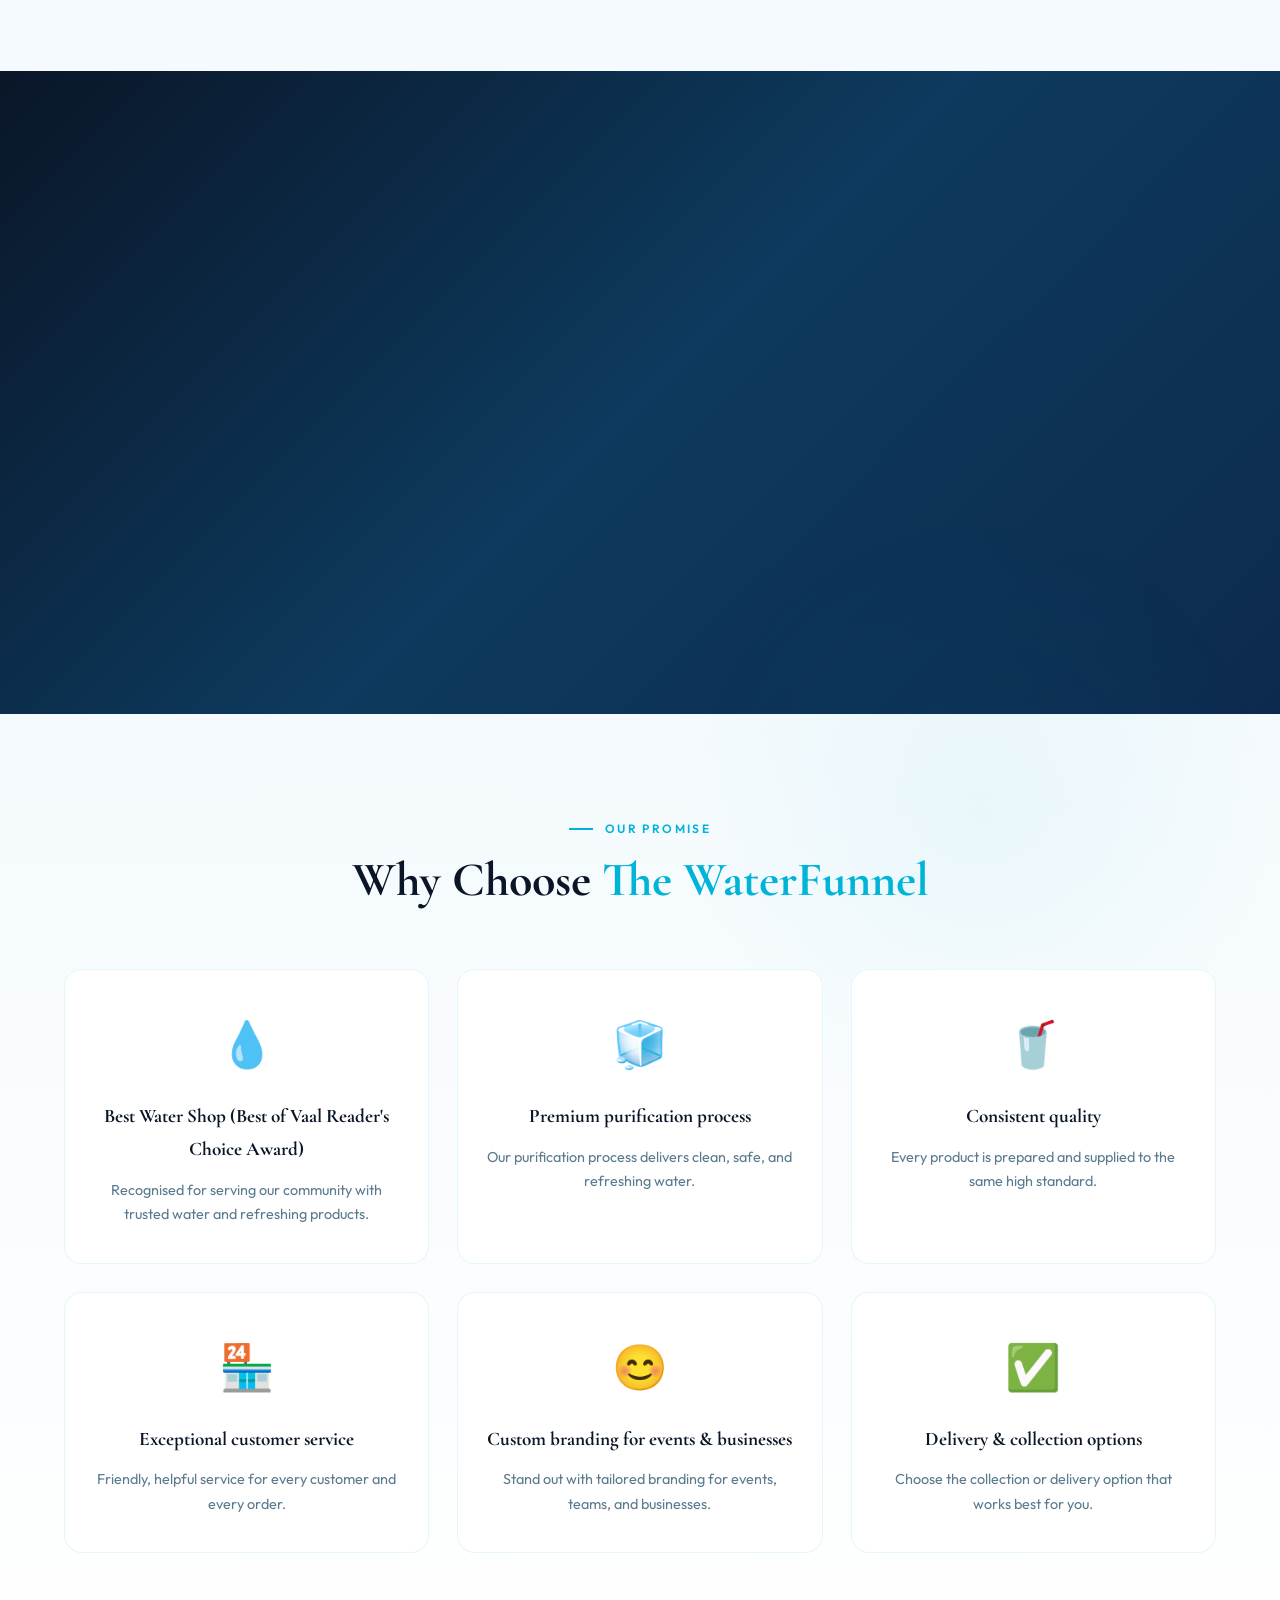
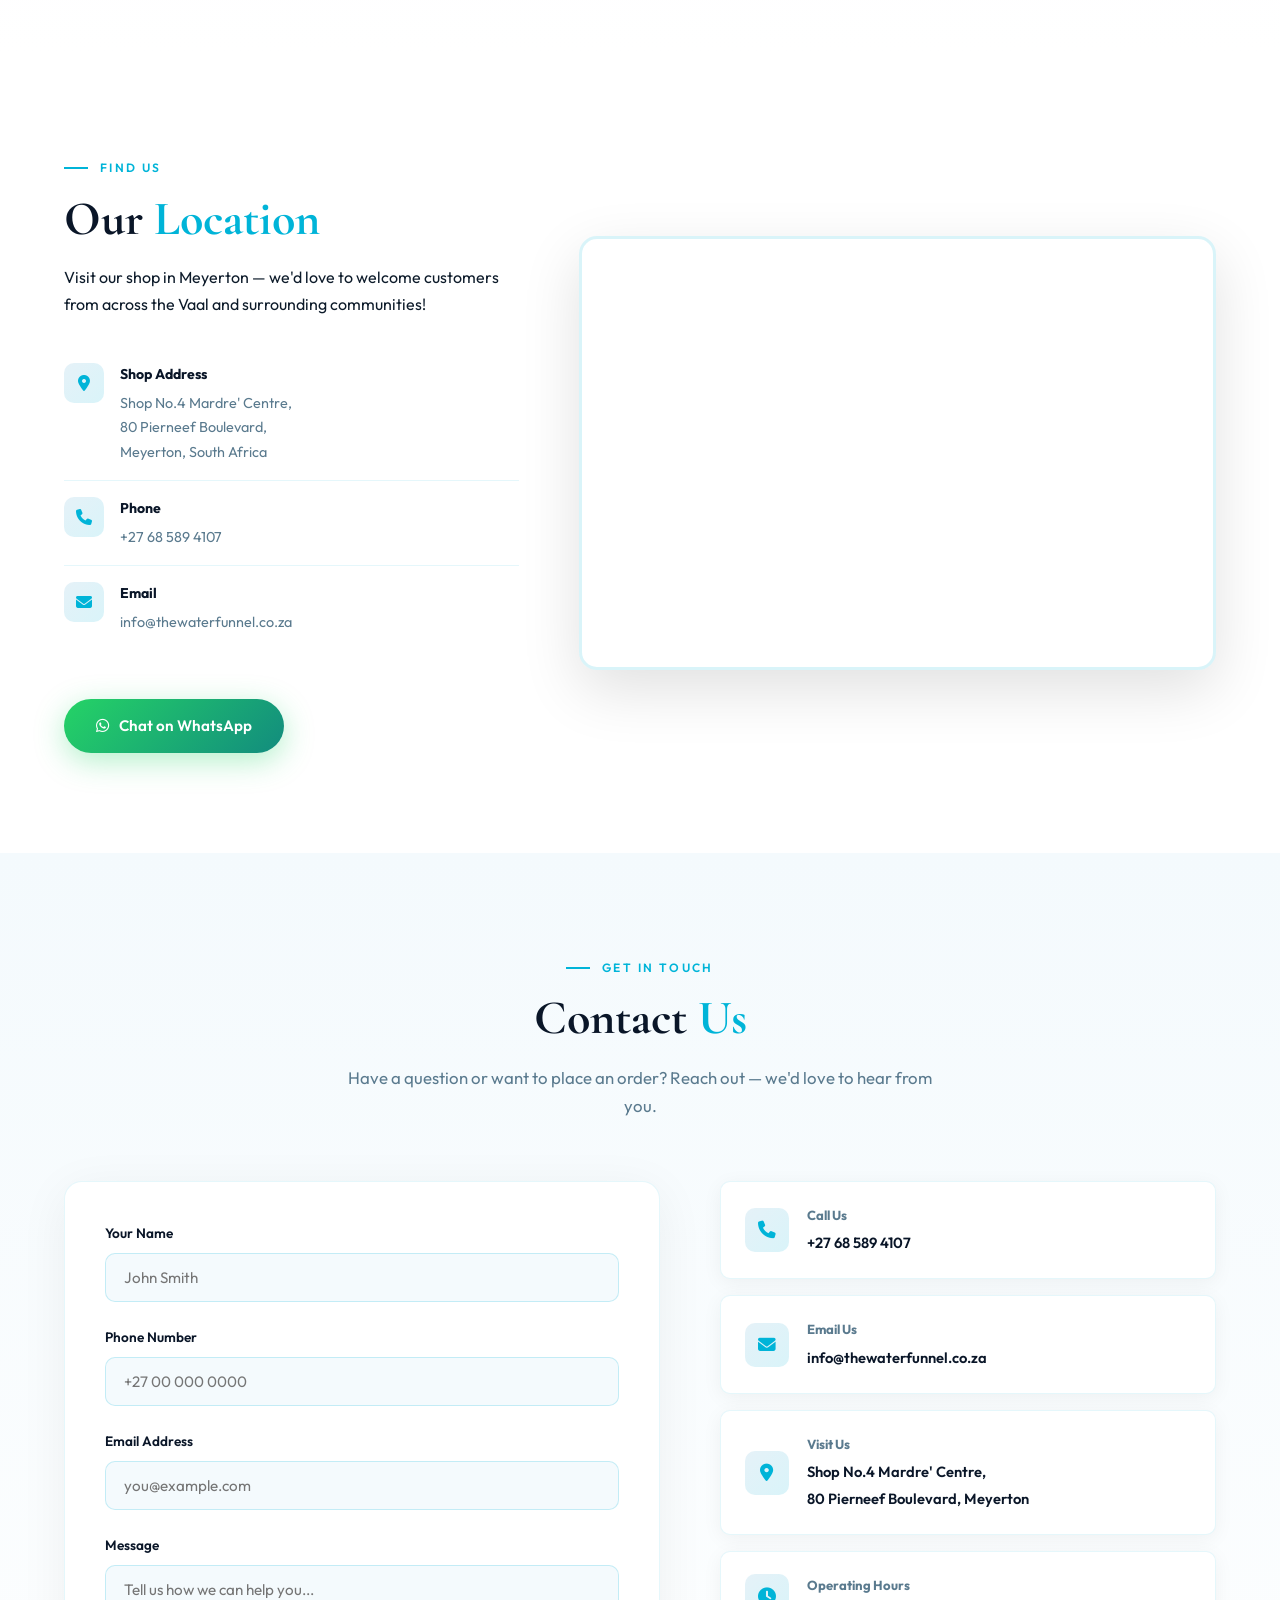
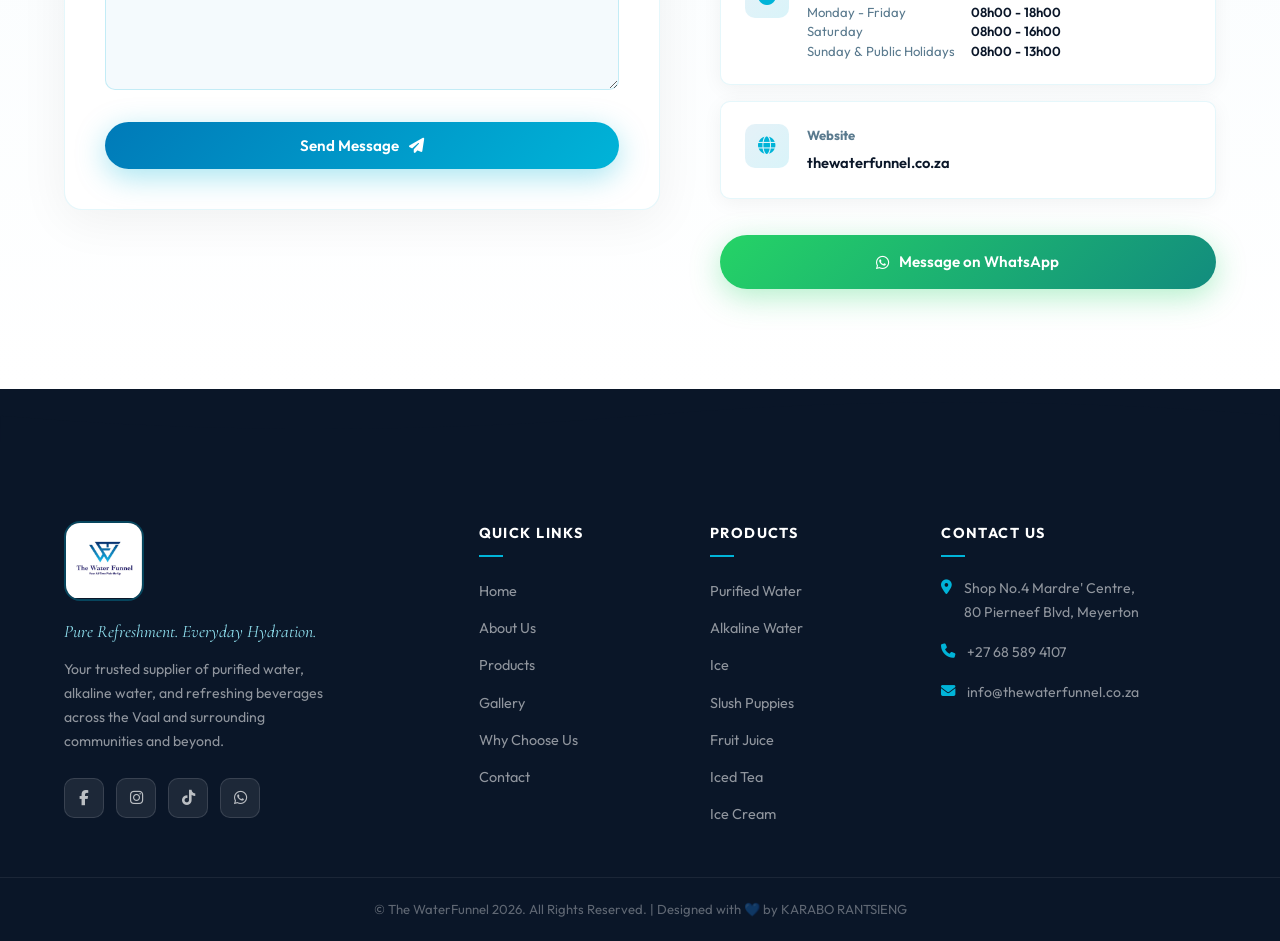
==== commit f8ce2226: "'new'" ====
--- a/index.html
+++ b/index.html
@@ -83,7 +83,7 @@
       <div class="trust-grid announcements-grid reveal-up delay-1">
         <article class="trust-card">
           <div class="trust-icon"><i class="fas fa-calendar-days"></i></div>
-          <p>The WaterFunnel is proud to be part of the exhibitors at the 15th Annual ABSA ESD Expo 2026, taking place 15–16 September 2026 at Gallagher Estate.</p>
+          <p>The WaterFunnel is proud to be part of the exhibitors at the 15th Annual ABSA ESD Expo 2026, taking place 15–16 September 2026 at Gallagher Estate. Come visit us at Stand No. 5P08P.</p>
           <!-- INSERT EXPO LINK HERE -->
         </article>
         <article class="trust-card">
@@ -138,7 +138,7 @@
             The WaterFunnel is a trusted wellness‑focused beverage brand offering premium Purified Water and Alkaline Water as our core products, produced through advanced purification and pH‑balancing processes to deliver clean, healthy hydration.
           </p>
           <p class="about-desc">
-            Complementing our water range is our selection of refreshing fruit juices, crafted from quality ingredients sourced locally, to provide flavour‑rich refreshments. Through our refill model, sustainable packaging options, and commitment to freshness, [SENTENCE INCOMPLETE — awaiting client's closing line before this goes live].
+            Complementing our water range is our selection of refreshing fruit juices, crafted from quality ingredients sourced locally, to provide flavour-rich refreshments. Through our refill model, sustainable packaging options, and commitment to freshness, TWF provides complete hydration and refreshment for households, businesses, and events.
           </p>
           <a href="about.html" class="btn btn-primary">Learn More About Us <i class="fas fa-arrow-right"></i></a>
         </div>
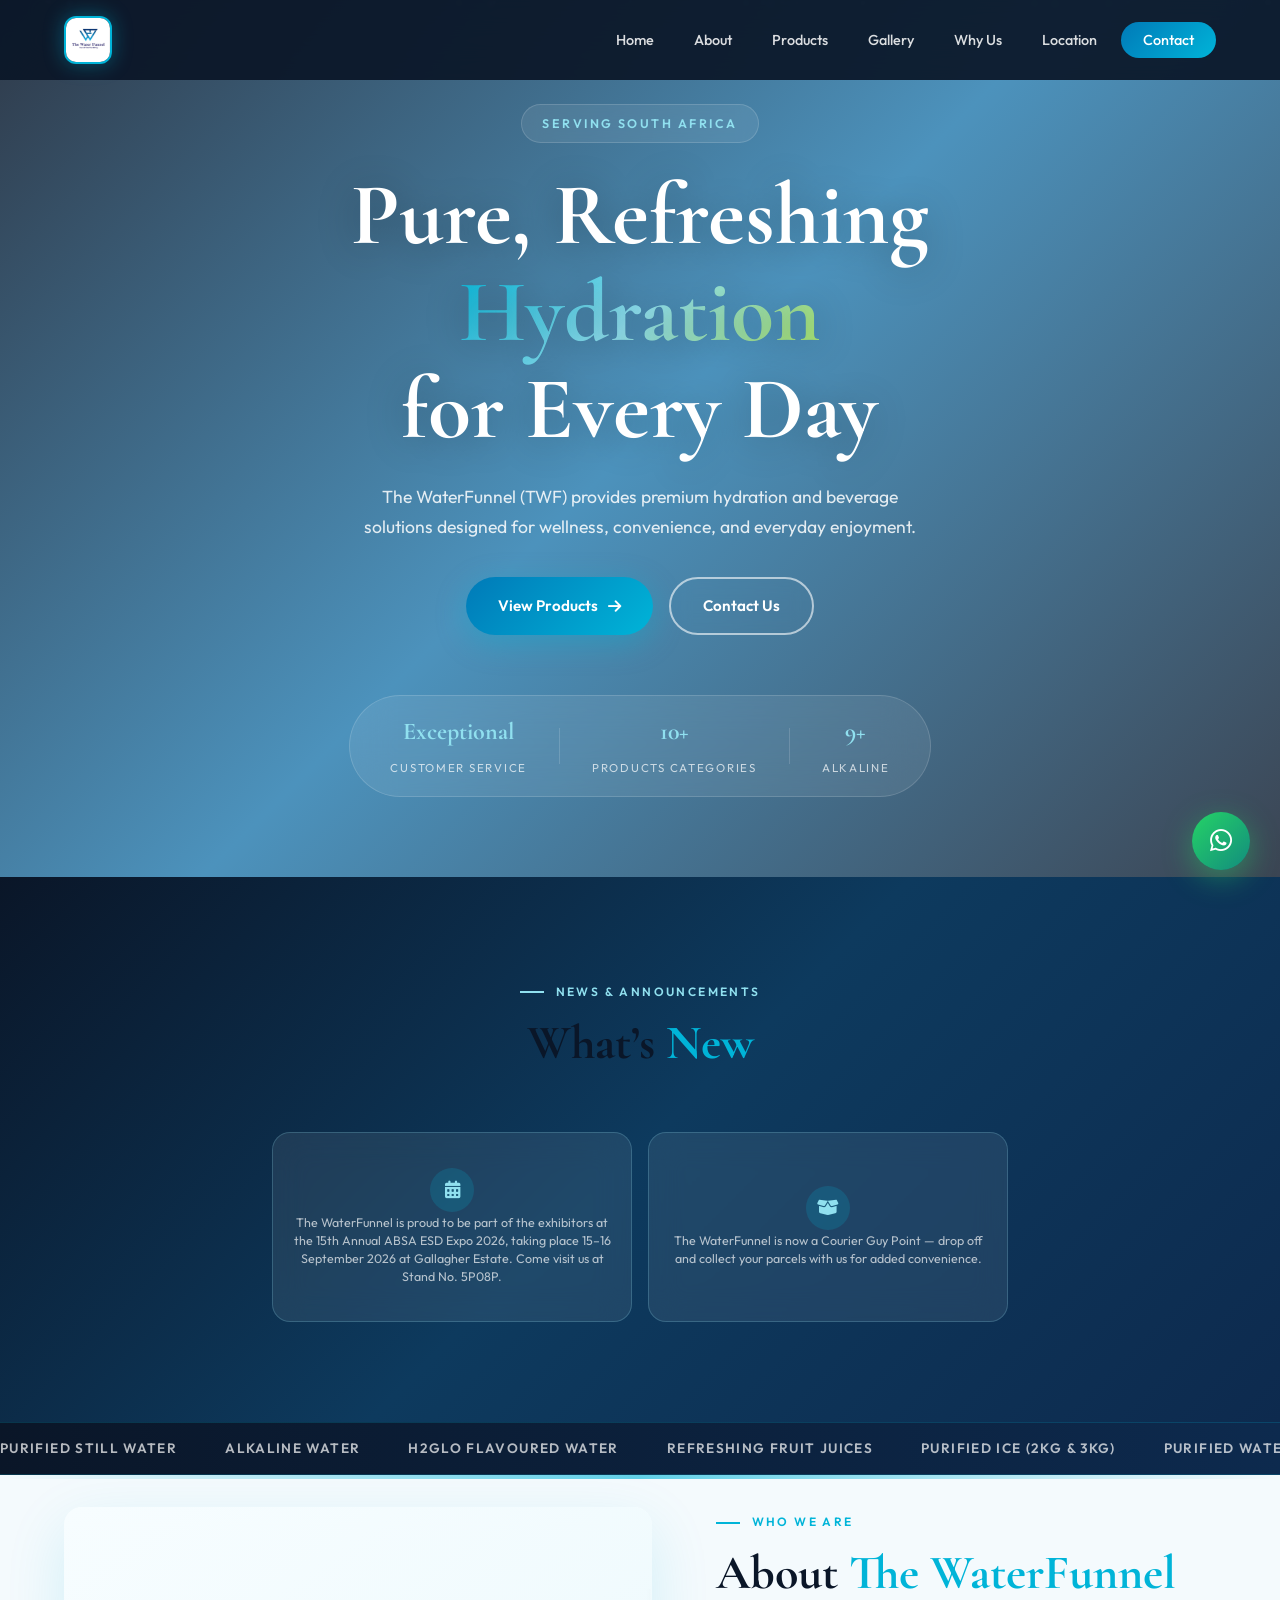
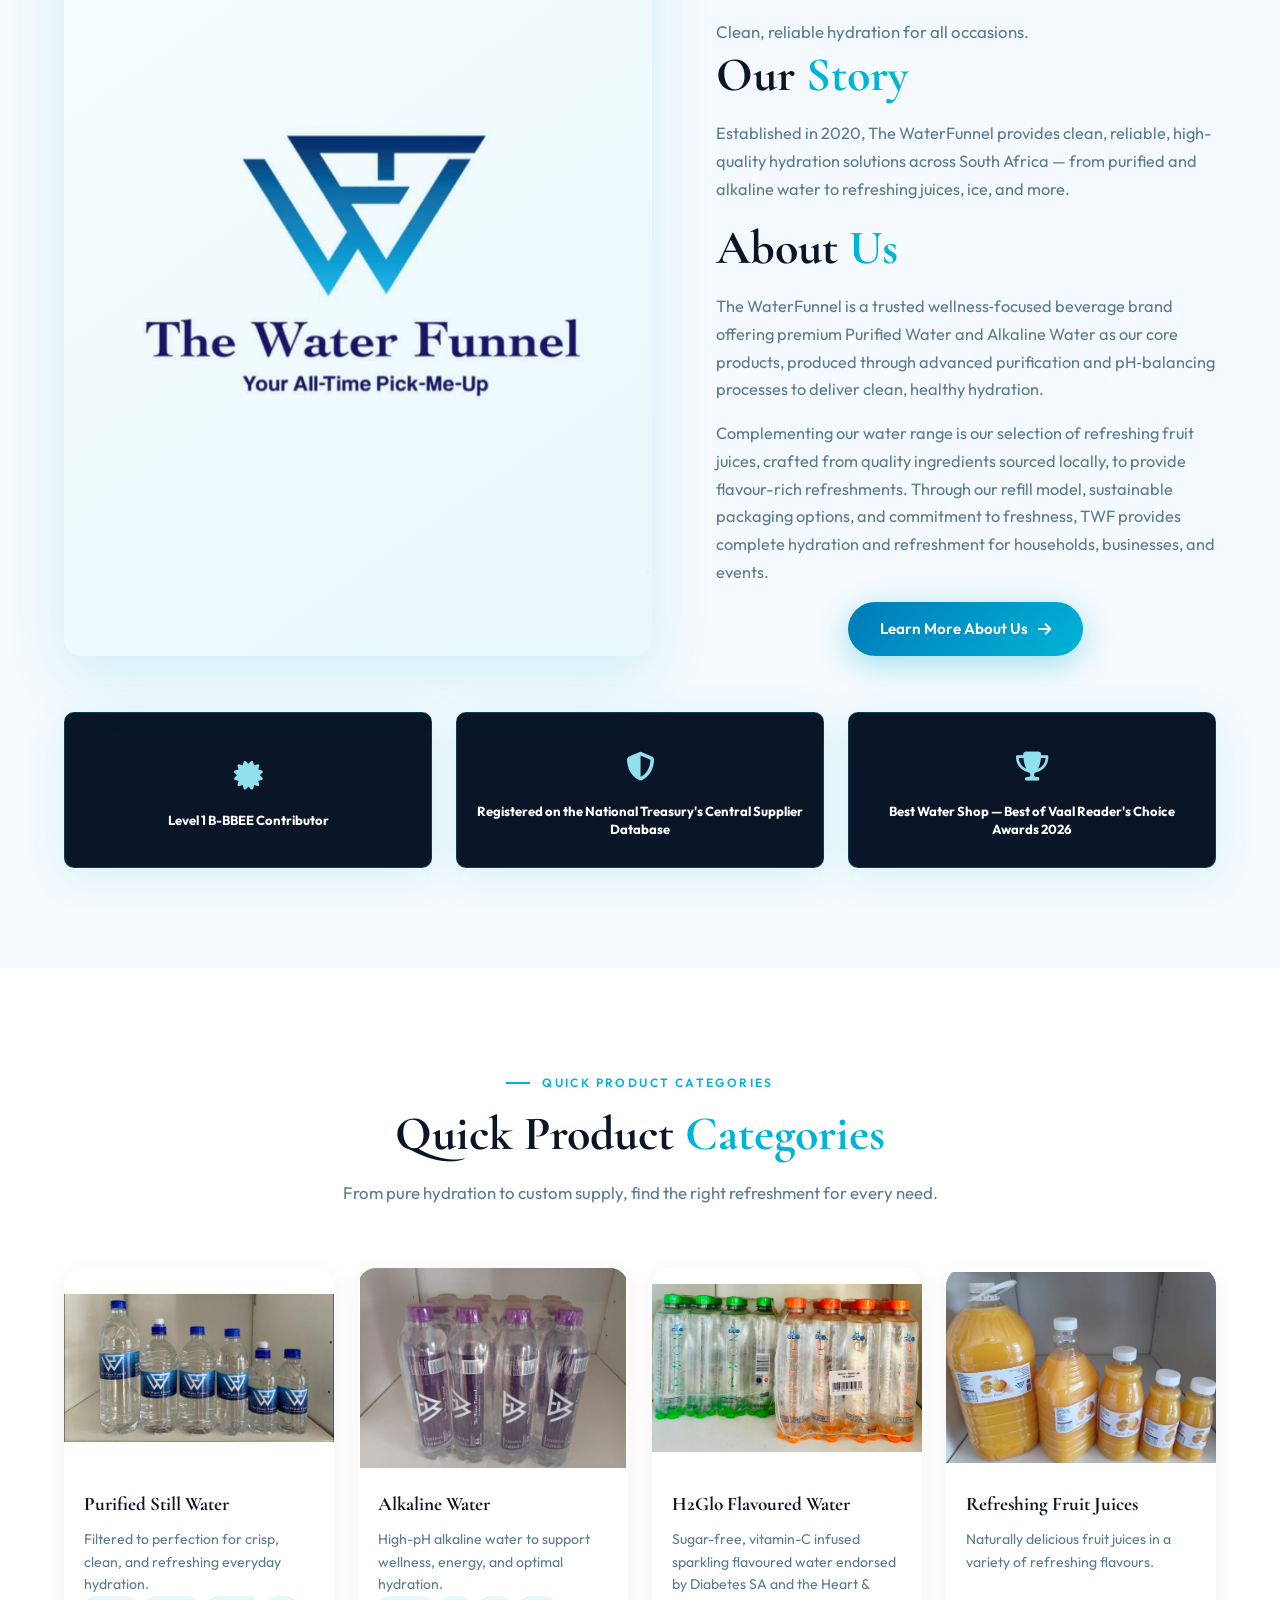
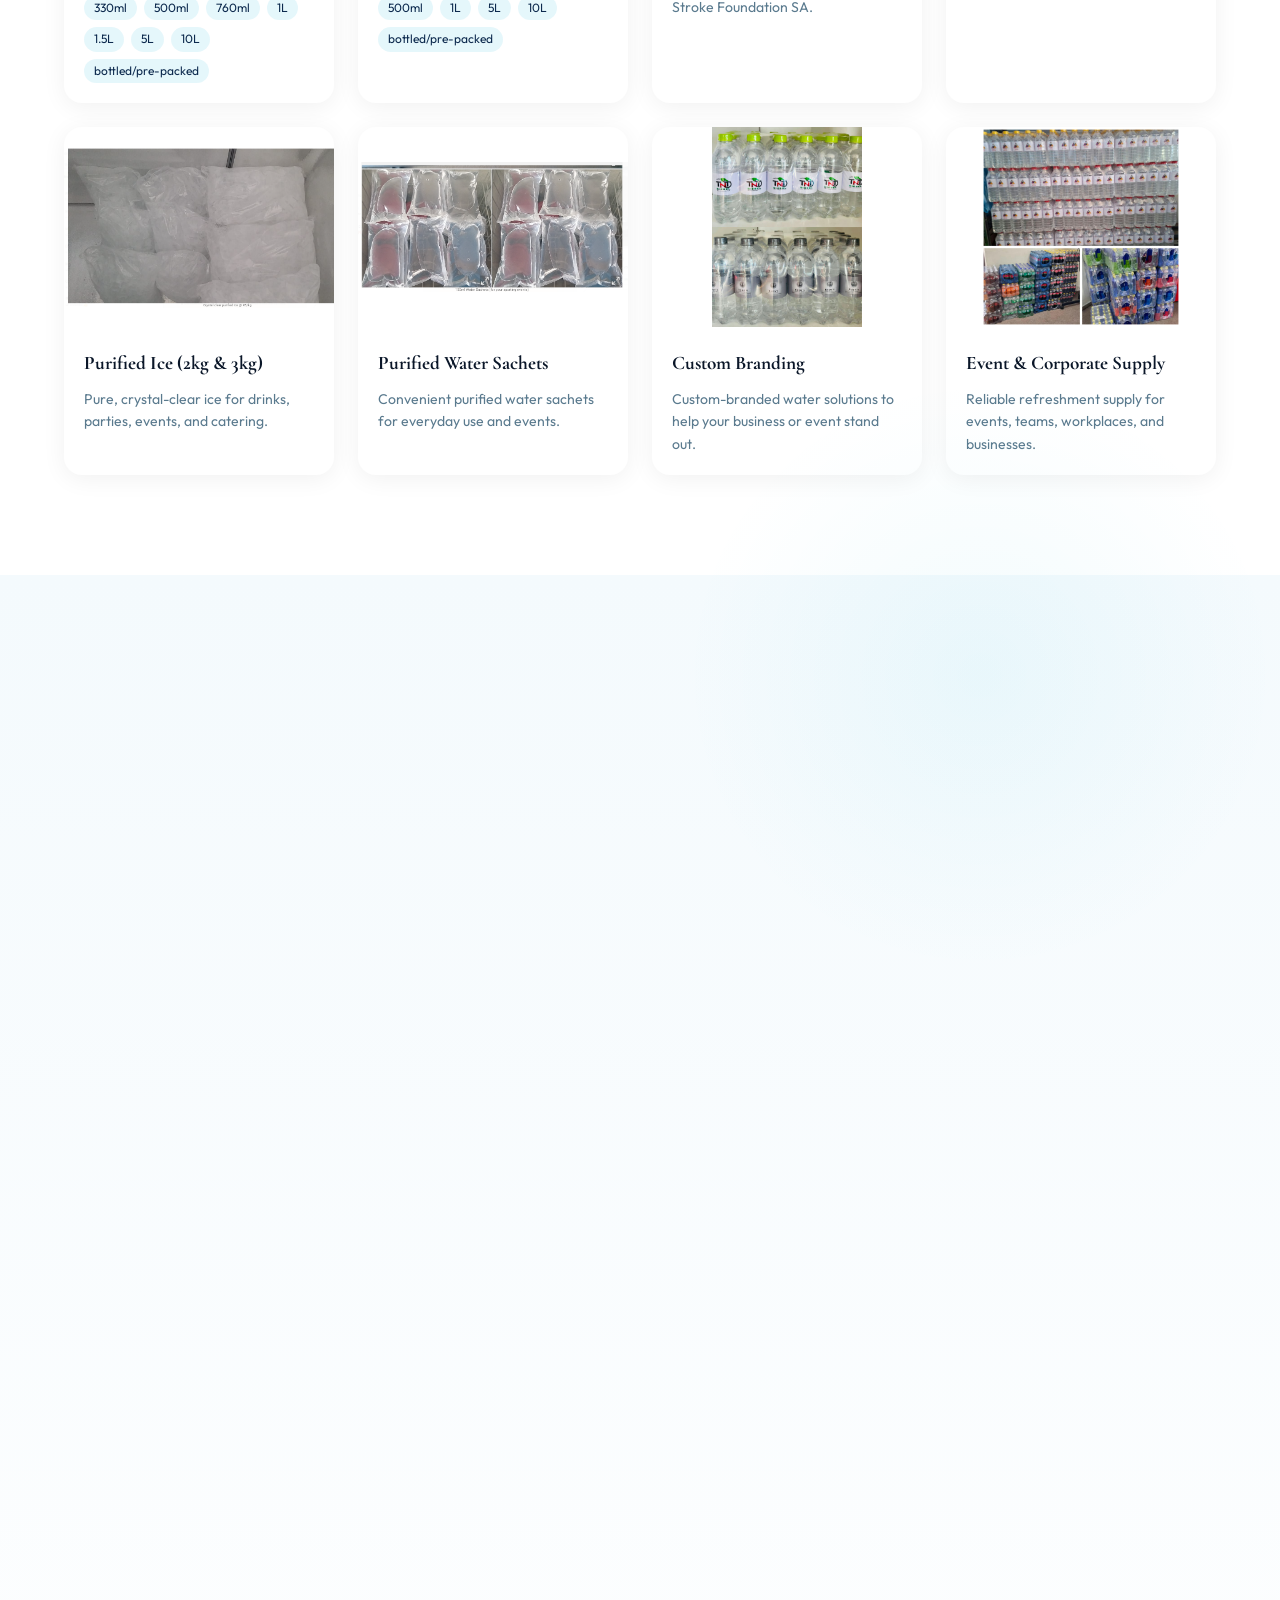
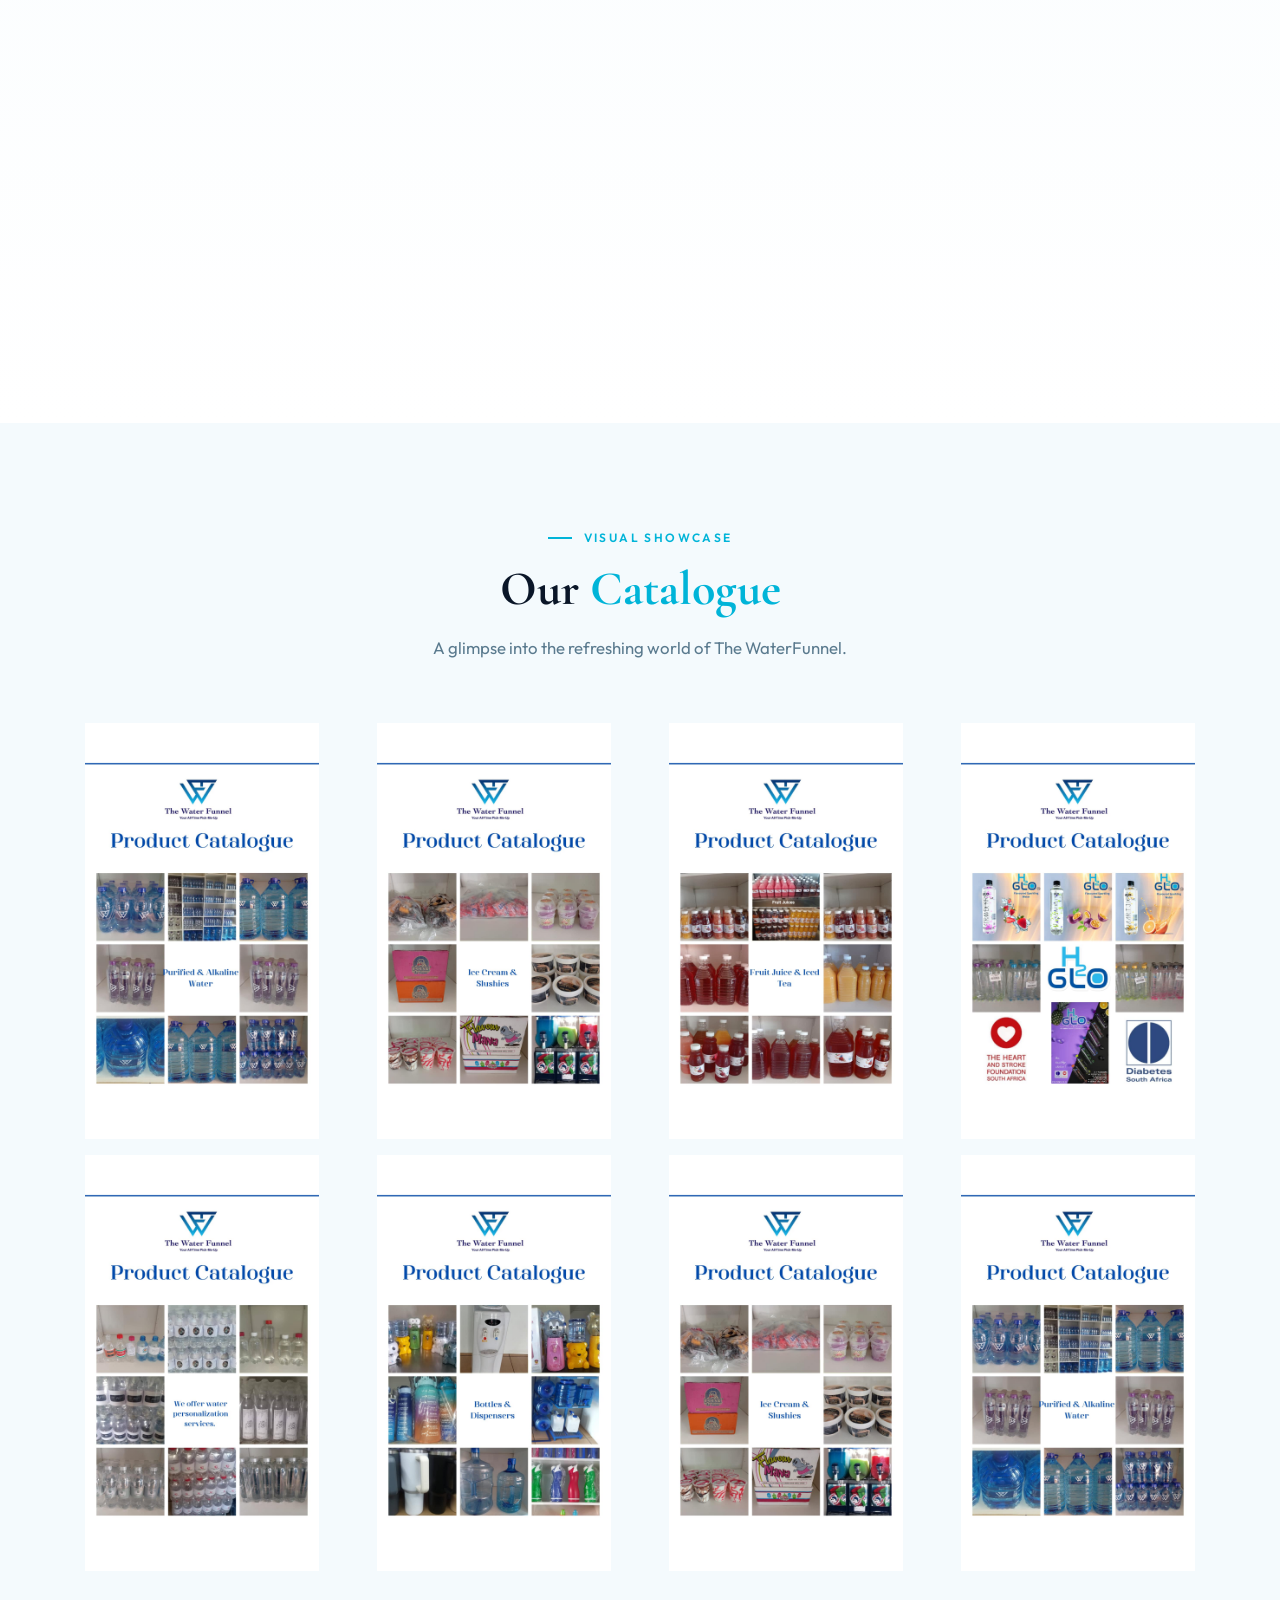
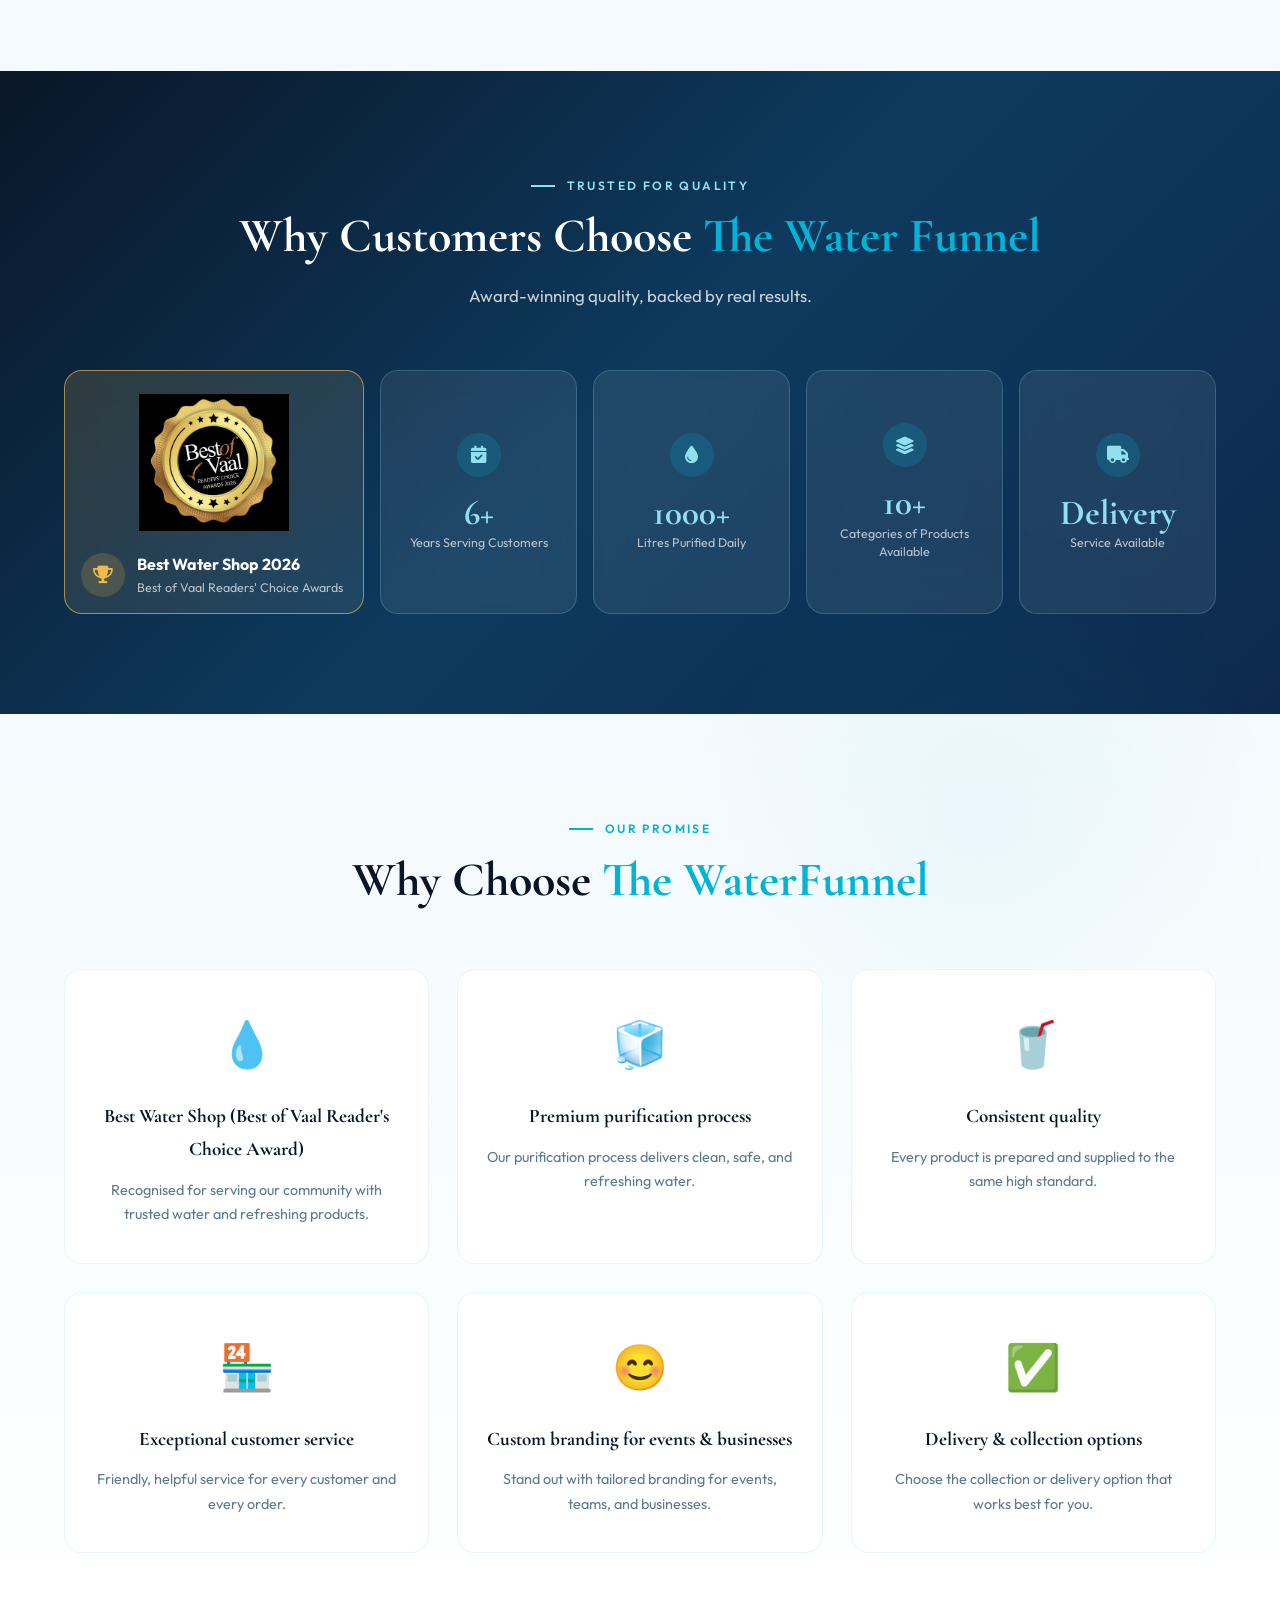
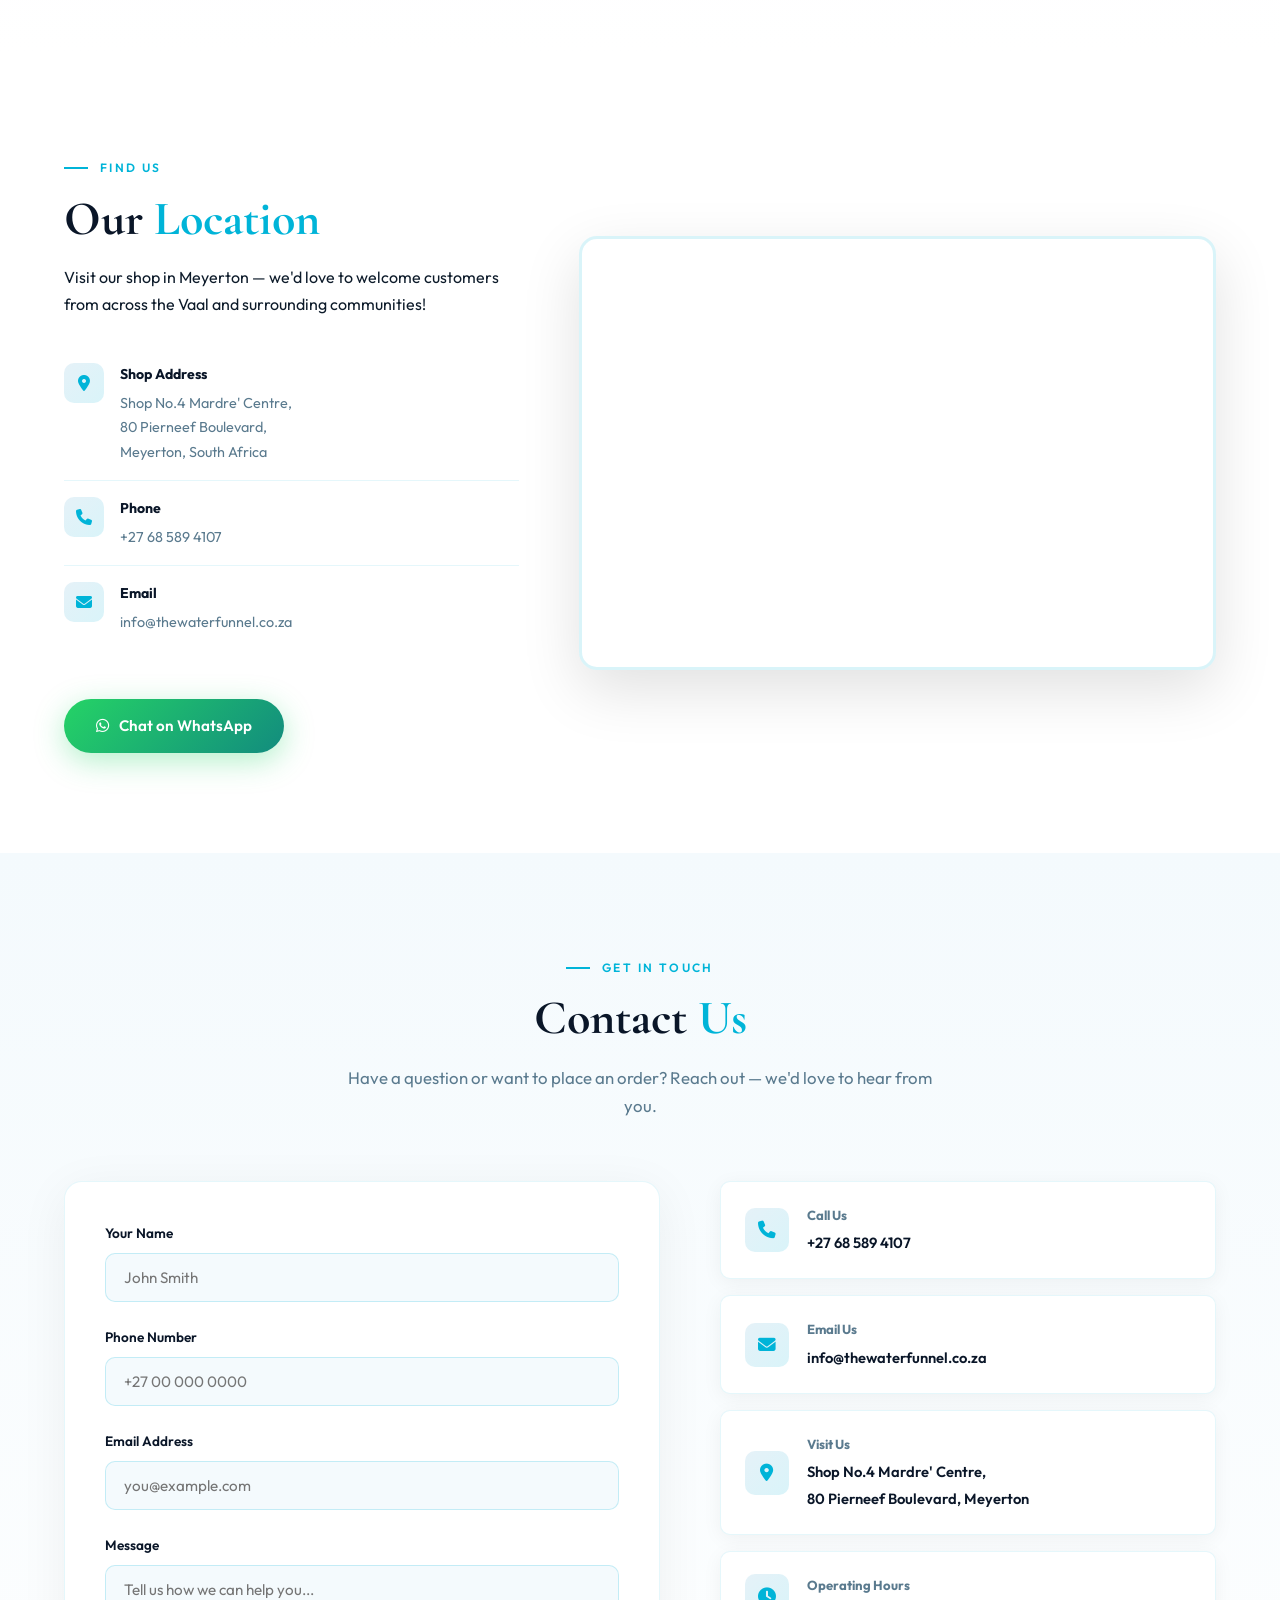
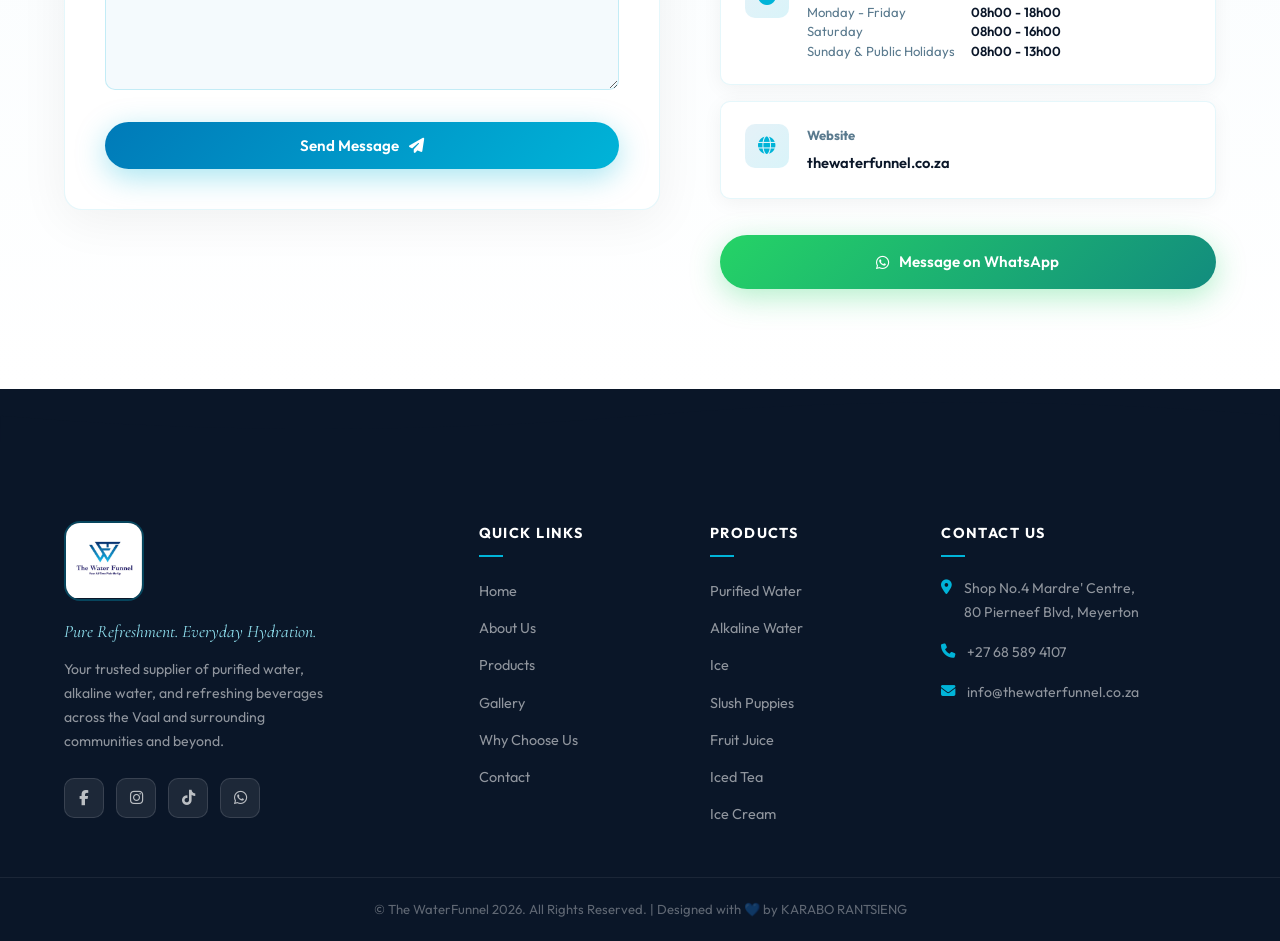
==== commit aff6198a: "'m'" ====
--- a/index.html
+++ b/index.html
@@ -96,22 +96,22 @@
   <!-- ===== MARQUEE STRIP ===== -->
   <div class="marquee-strip">
     <div class="marquee-track">
-      <span>💧 Purified Still Water</span>
-      <span>⚗ Alkaline Water</span>
-      <span>✨ H2Glo Flavoured Water</span>
-      <span>🍹 Refreshing Fruit Juices</span>
-      <span>🧊 Purified Ice (2kg &amp; 3kg)</span>
-      <span>💦 Purified Water Sachets</span>
-      <span>🏷 Custom Branding</span>
-      <span>📦 Event &amp; Corporate Supply</span>
-      <span>💧 Purified Still Water</span>
-      <span>⚗ Alkaline Water</span>
-      <span>✨ H2Glo Flavoured Water</span>
-      <span>🍹 Refreshing Fruit Juices</span>
-      <span>🧊 Purified Ice (2kg &amp; 3kg)</span>
-      <span>💦 Purified Water Sachets</span>
-      <span>🏷 Custom Branding</span>
-      <span>📦 Event &amp; Corporate Supply</span>
+      <span>Purified Still Water</span>
+      <span>Alkaline Water</span>
+      <span>H2Glo Flavoured Water</span>
+      <span>Refreshing Fruit Juices</span>
+      <span>Purified Ice (2kg &amp; 3kg)</span>
+      <span>Purified Water Sachets</span>
+      <span>Custom Branding</span>
+      <span>Event &amp; Corporate Supply</span>
+      <span>Purified Still Water</span>
+      <span>Alkaline Water</span>
+      <span>H2Glo Flavoured Water</span>
+      <span>Refreshing Fruit Juices</span>
+      <span>Purified Ice (2kg &amp; 3kg)</span>
+      <span>Purified Water Sachets</span>
+      <span>Custom Branding</span>
+      <span>Event &amp; Corporate Supply</span>
     </div>
   </div>
 
@@ -121,7 +121,7 @@
       <div class="about-grid">
         <div class="about-images reveal-left">
           <div class="about-img-secondary">
-            <img src="award2.jpeg" alt="Award Recognition" />
+            <img src="logo.jpg" alt="Award Recognition" />
           </div>
          
         </div>
@@ -207,7 +207,7 @@
 
         <div class="product-card reveal-up delay-1">
           <div class="product-img-wrap">
-            <img src="juice.jpeg" alt="Refreshing Fruit Juices" />
+            <img src="newjiuce.jpeg" alt="Refreshing Fruit Juices" />
             <div class="product-overlay"><span>100% Natural</span></div>
           </div>
           <div class="product-info">
--- a/style.css
+++ b/style.css
@@ -556,12 +556,22 @@
   max-width: none;
   height: 100%;
   min-height: 528px;
+  display: flex;
+  align-items: center;
+  justify-content: center;
   border-radius: var(--radius);
   overflow: hidden;
-  border: 5px solid var(--white);
-  box-shadow: 0 20px 60px rgba(0,0,0,0.15);
-}
-.about-img-secondary img { width: 100%; height: 100%; object-fit: contain; object-position: center; }
+  background: linear-gradient(145deg, #f7fdff 0%, #e8f8fc 100%);
+  box-shadow: 0 20px 60px rgba(0,180,216,0.14);
+}
+.about-img-secondary img {
+  width: 100%;
+  height: auto;
+  object-fit: contain;
+  object-position: center;
+  mix-blend-mode: multiply;
+  clip-path: inset(0 1px 0 0);
+}
 .about-badge-float {
   position: absolute;
   top: 50%; left: 50%;
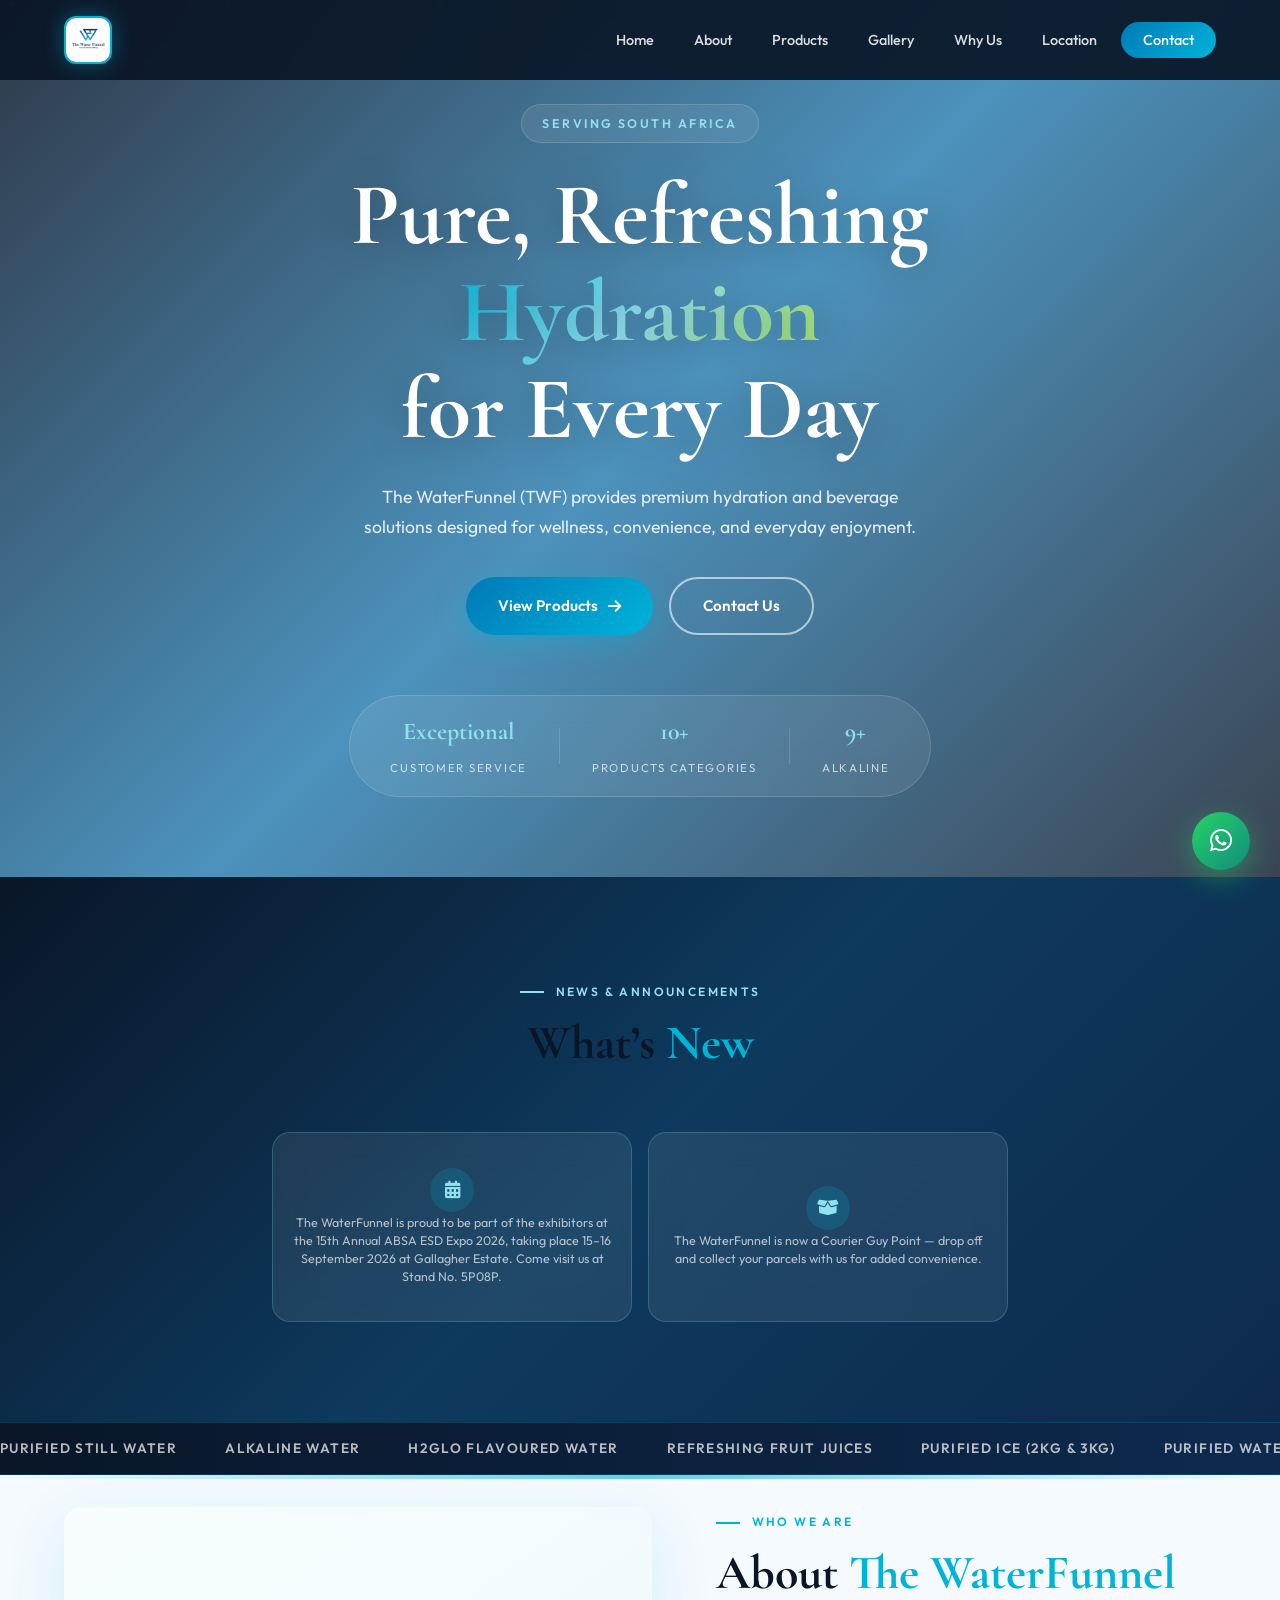
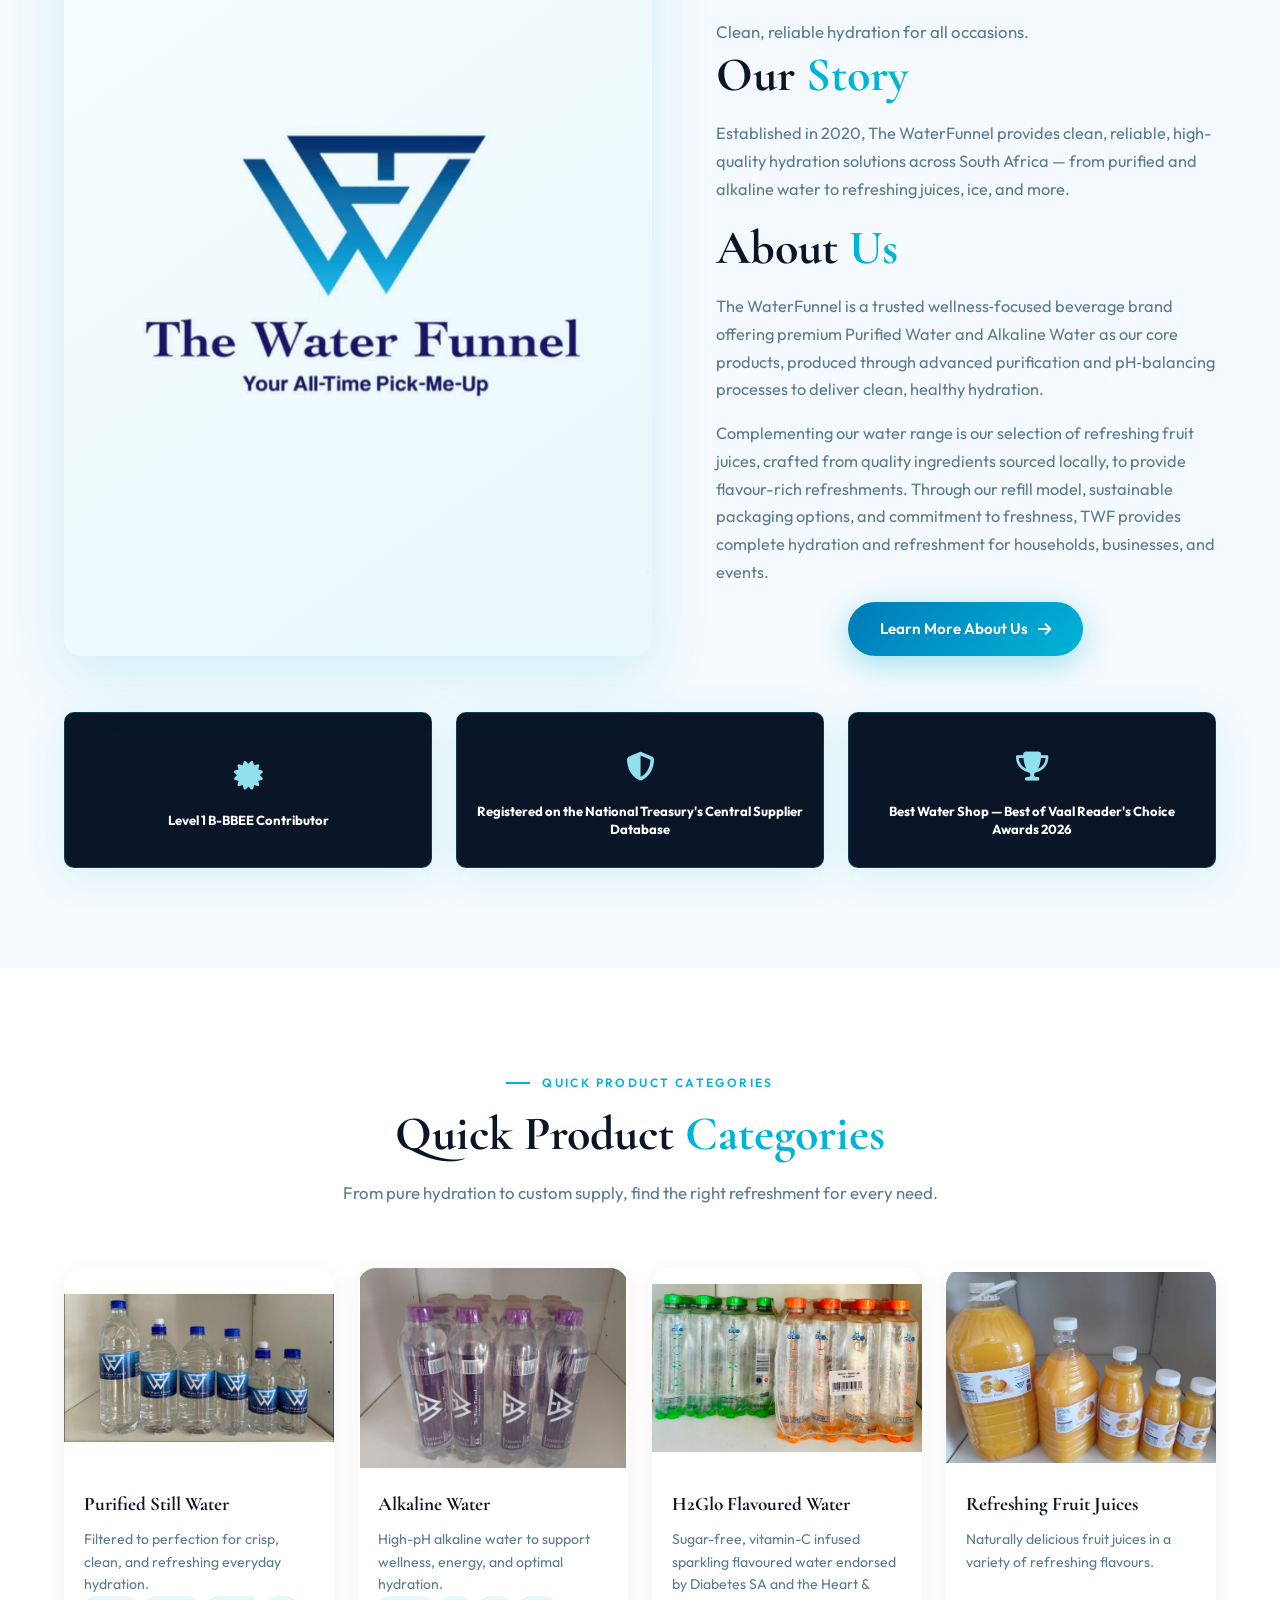
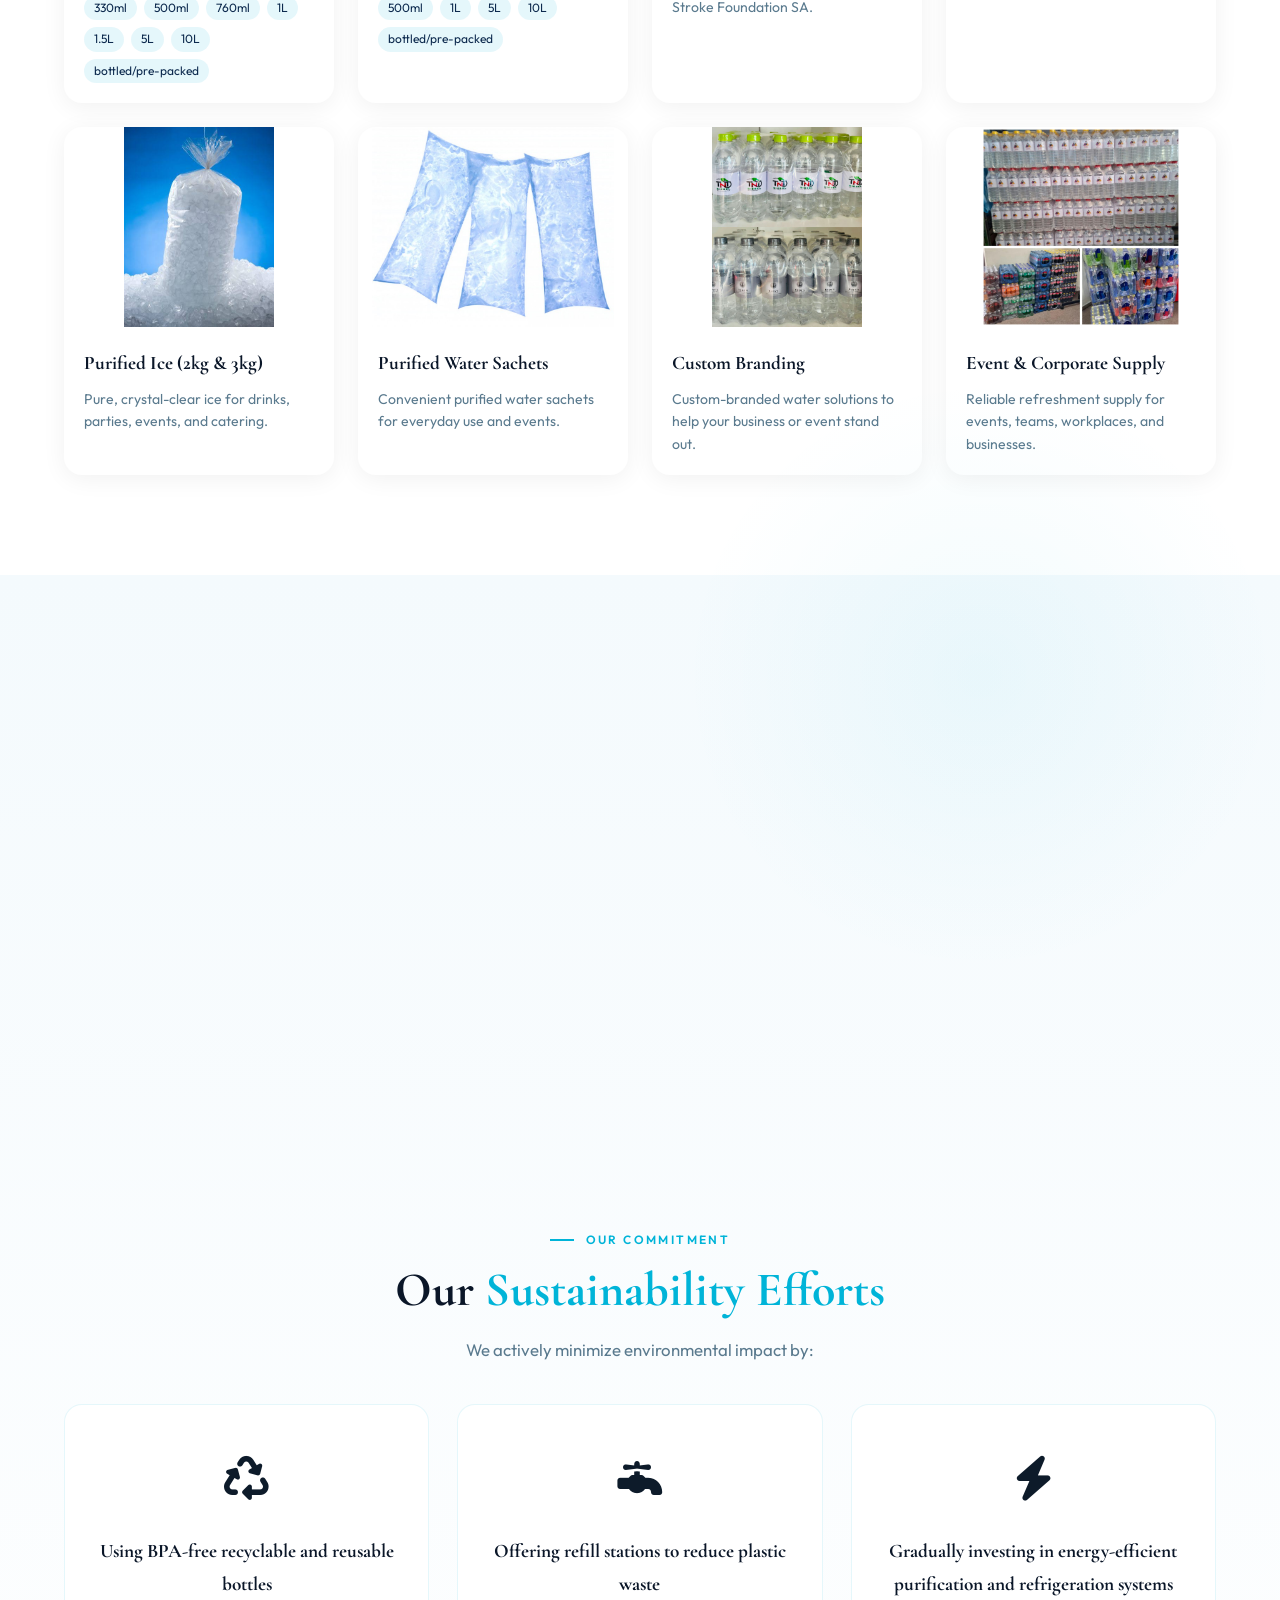
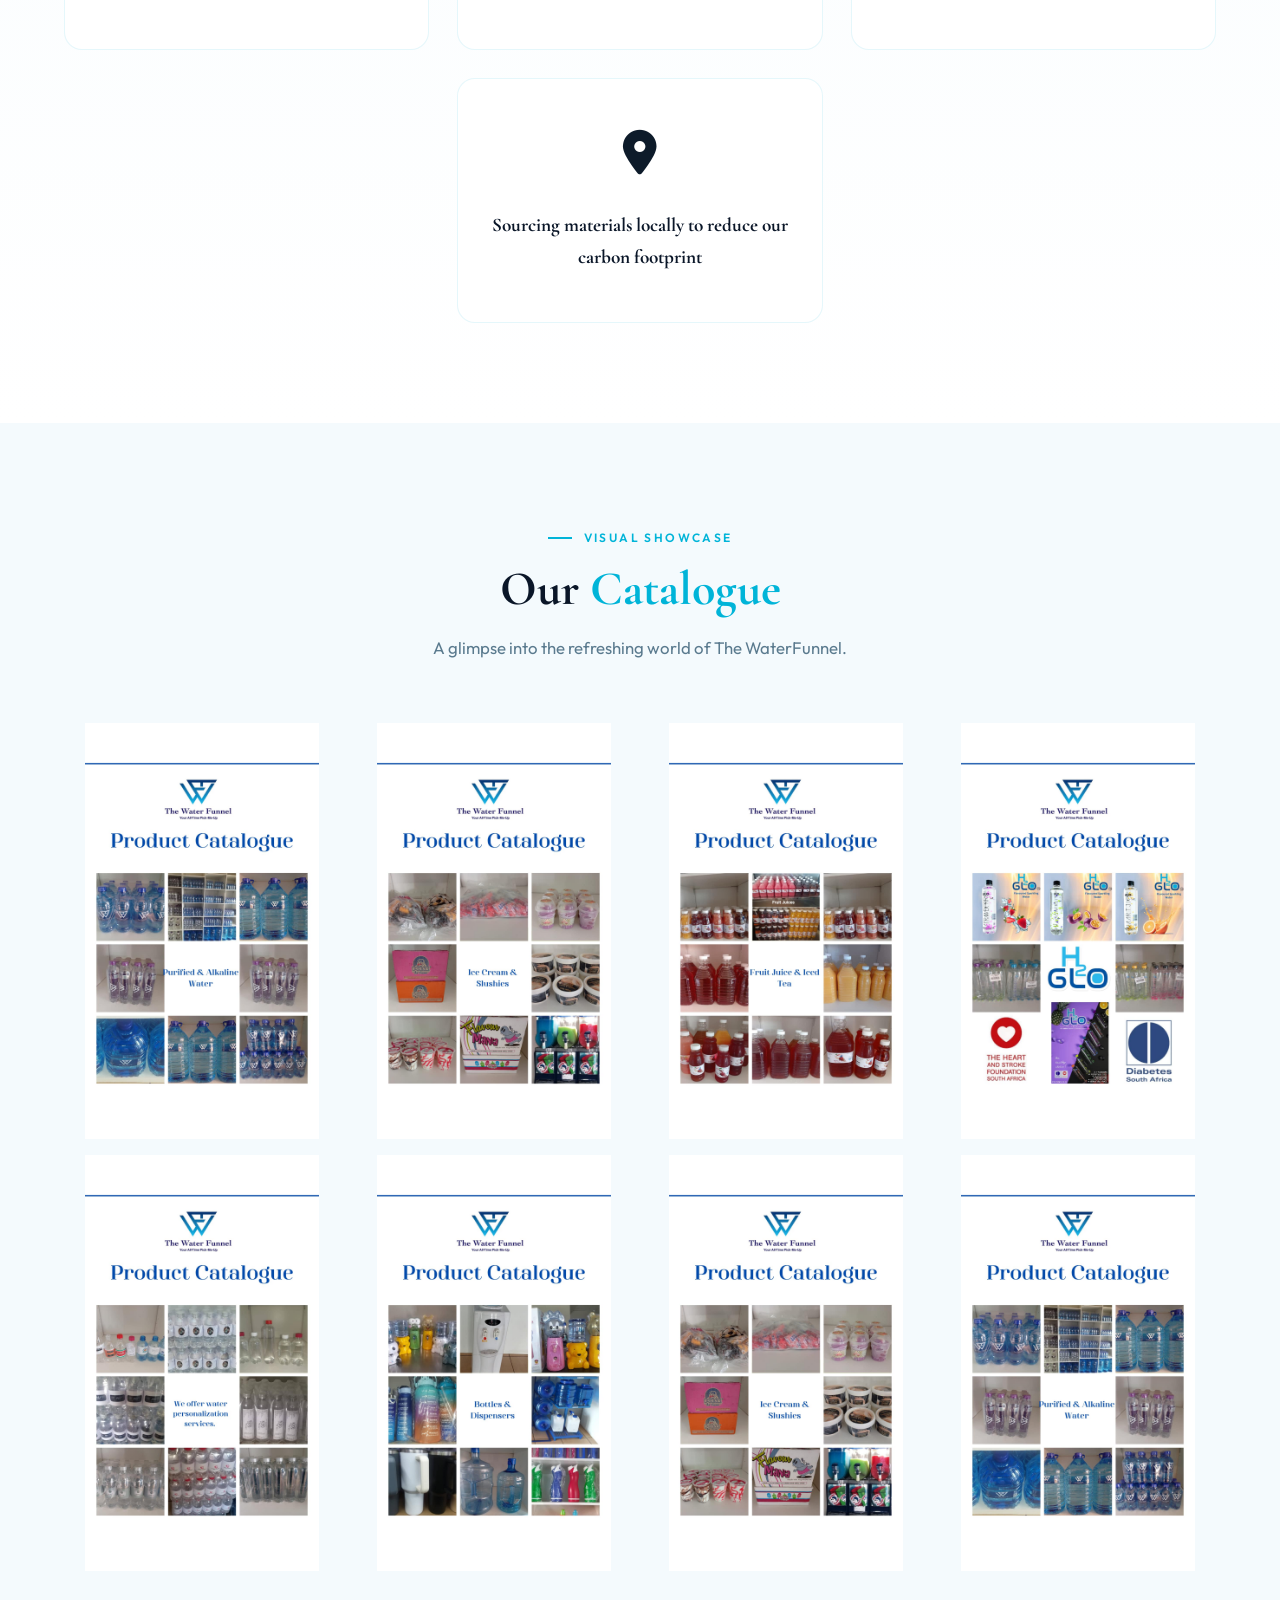
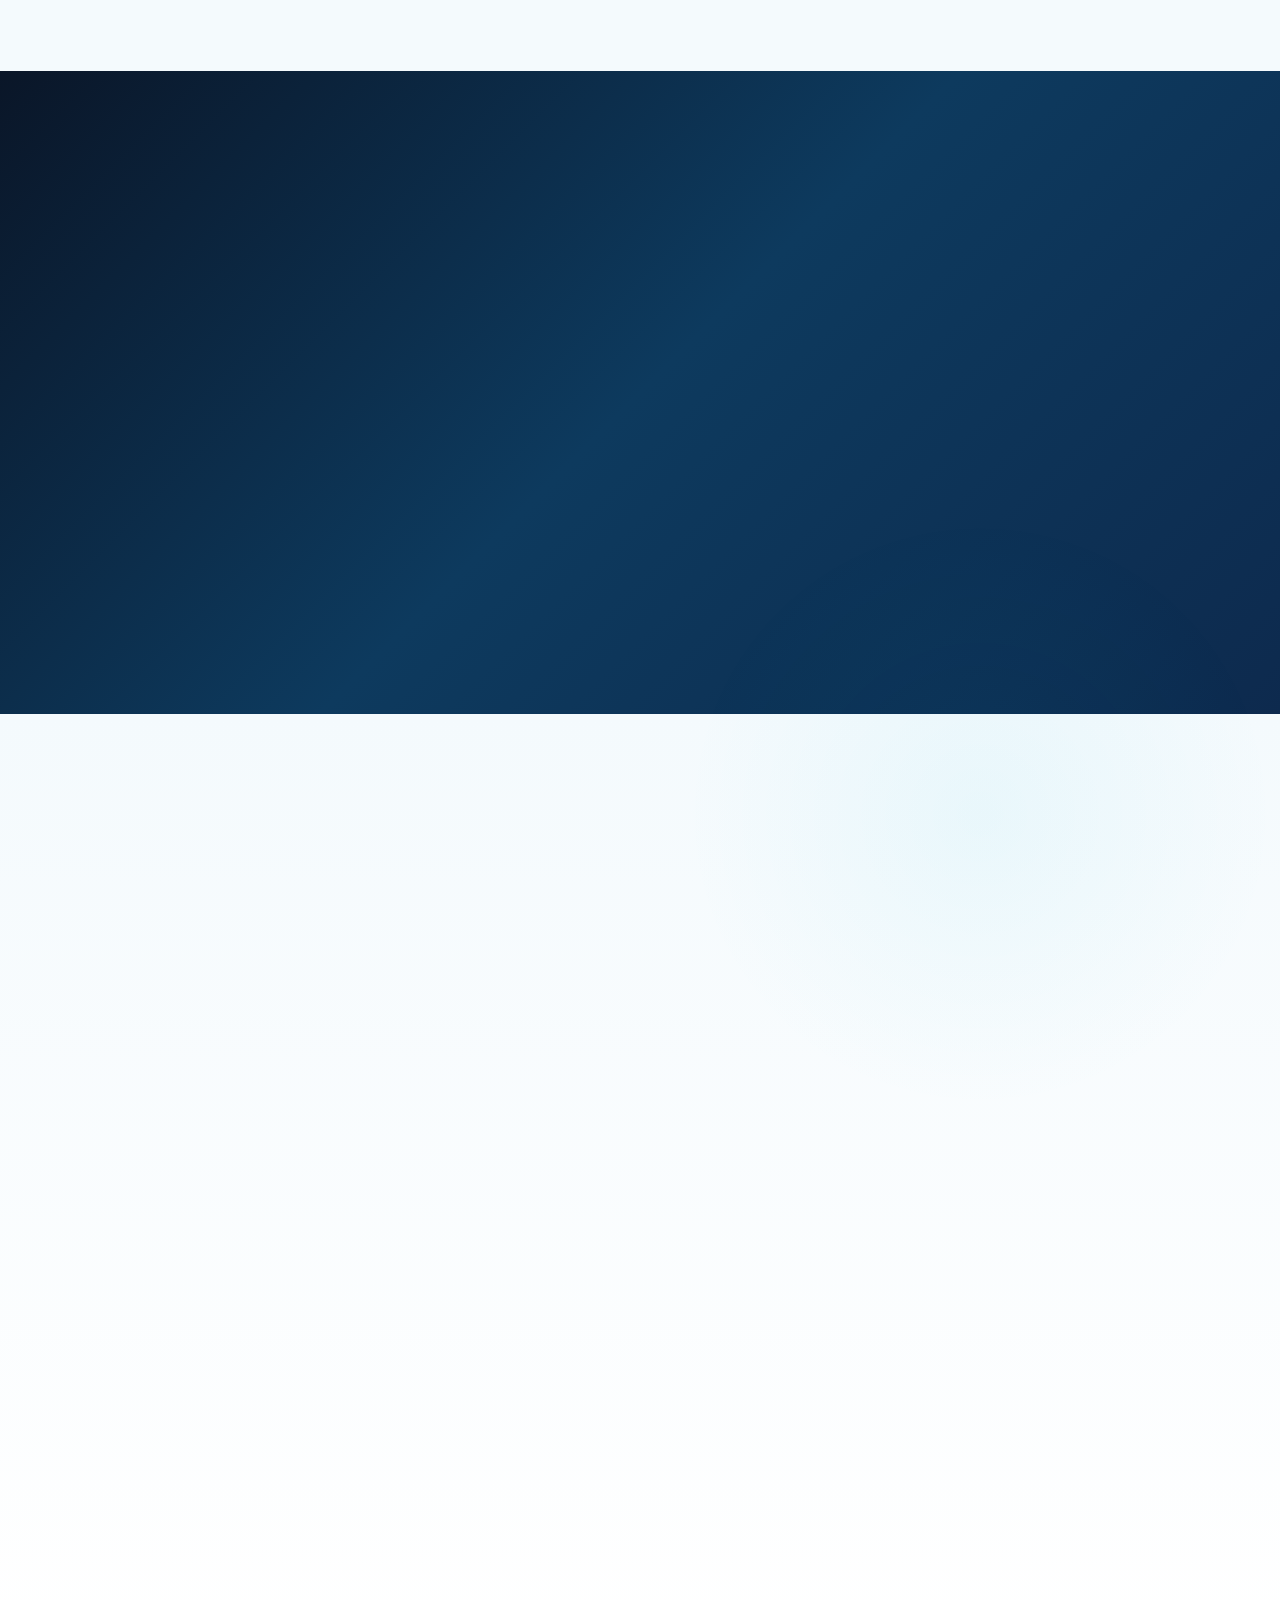
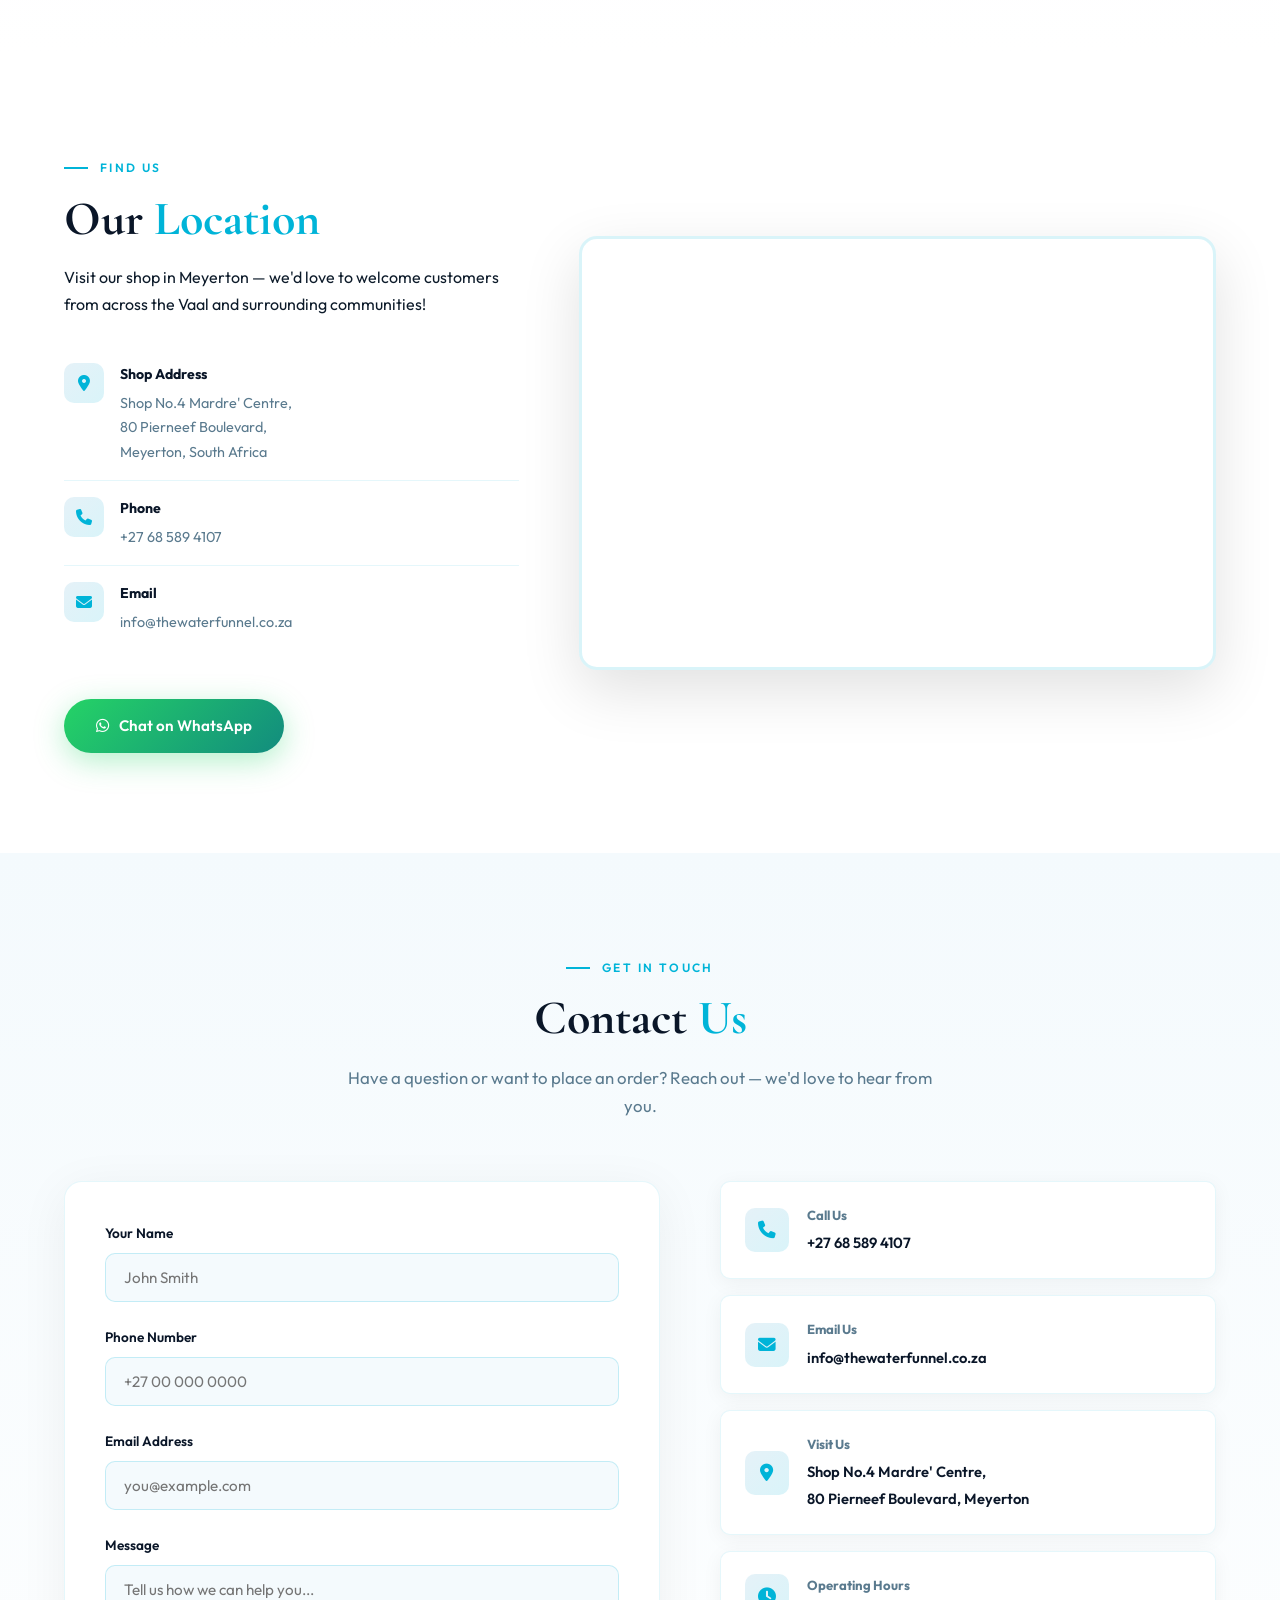
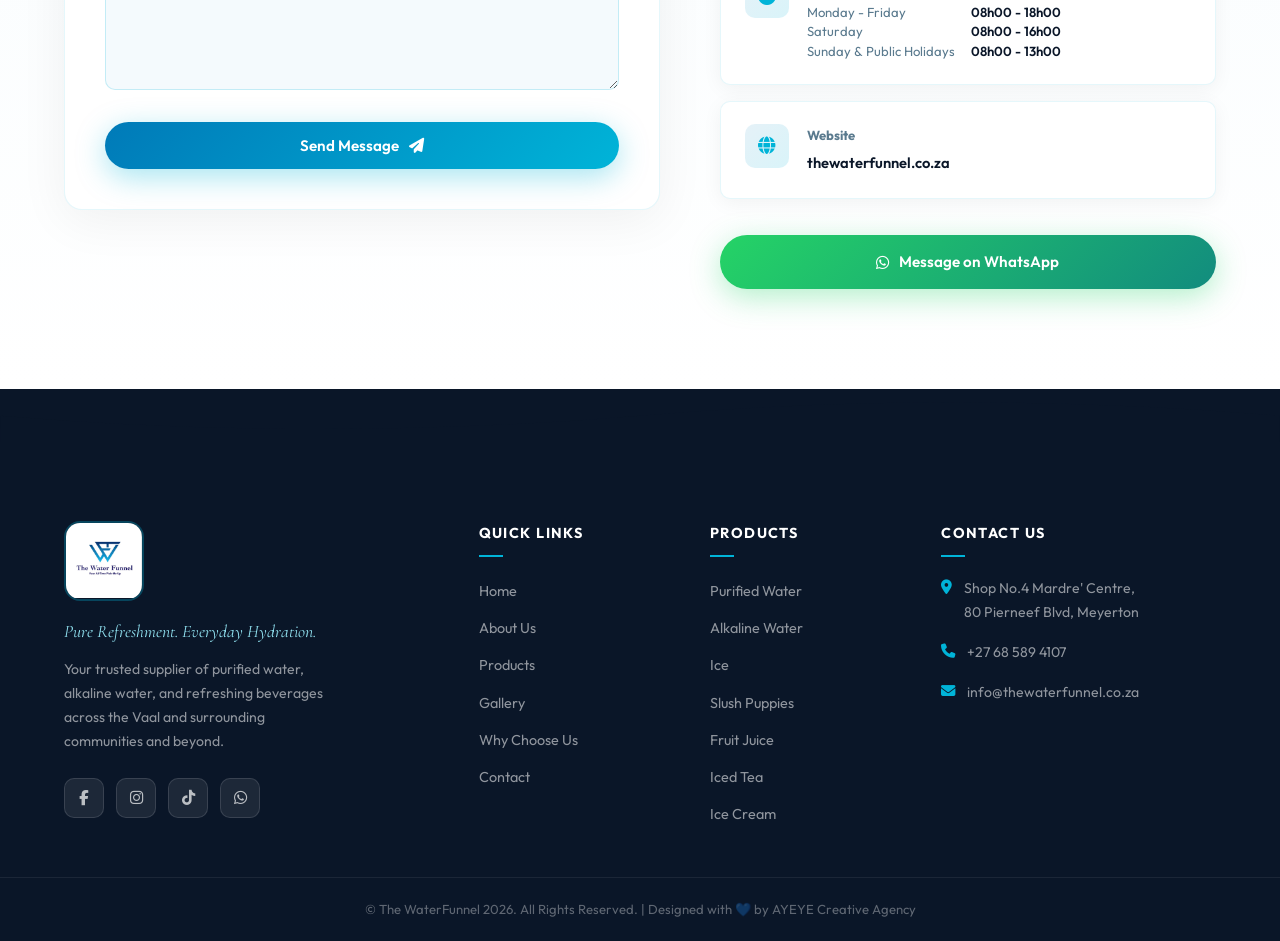
==== commit 6d26e4a3: "'m'" ====
--- a/index.html
+++ b/index.html
@@ -218,7 +218,7 @@
 
         <div class="product-card reveal-up delay-2">
           <div class="product-img-wrap">
-            <img src="ice.png" alt="Purified Ice (2kg and 3kg)" />
+            <img src="ice.jpg" alt="Purified Ice (2kg and 3kg)" />
             <div class="product-overlay"><span>Always Fresh</span></div>
           </div>
           <div class="product-info">
@@ -229,7 +229,7 @@
 
         <div class="product-card reveal-up delay-3">
           <div class="product-img-wrap">
-            <img src="water sarchet.png" alt="Purified Water Sachets" />
+            <img src="satchet.jpg" alt="Purified Water Sachets" />
             <div class="product-overlay"><span>Pure &amp; Convenient</span></div>
           </div>
           <div class="product-info">
@@ -632,7 +632,7 @@
     </div>
     <div class="footer-bottom">
       <div class="container">
-        <p>© The WaterFunnel 2026. All Rights Reserved. | Designed with 💙 by KARABO RANTSIENG</p>
+        <p>© The WaterFunnel 2026. All Rights Reserved. | Designed with 💙 by <a class="footer-credit-link" href="https://ayeyecreativeagency.co.za" target="_blank" rel="noopener noreferrer">AYEYE Creative Agency</a></p>
       </div>
     </div>
   </footer>
--- a/style.css
+++ b/style.css
@@ -1352,6 +1352,10 @@
   font-size: 0.82rem;
   color: rgba(255,255,255,0.35);
 }
+.footer-credit-link:hover {
+  text-decoration: underline;
+  color: rgba(255,255,255,0.55);
+}
 
 /* ===== WHATSAPP FLOAT ===== */
 .wa-float {
@@ -1455,7 +1459,7 @@
   .catalogue-grid, .catalogue-grid-small { grid-template-columns: 1fr; }
   .catalogue-tabs { top: 72px; }
   .catalogue-tabs-list { justify-content: center; overflow: visible; flex-wrap: wrap; }
-  .values-grid, .awards-grid { grid-template-columns: 1fr; }
+  .values-grid, .awards-grid, .principles-grid { grid-template-columns: 1fr; }
   .promise-callout { padding: 36px 26px; }
   .hero {
     height: auto;
